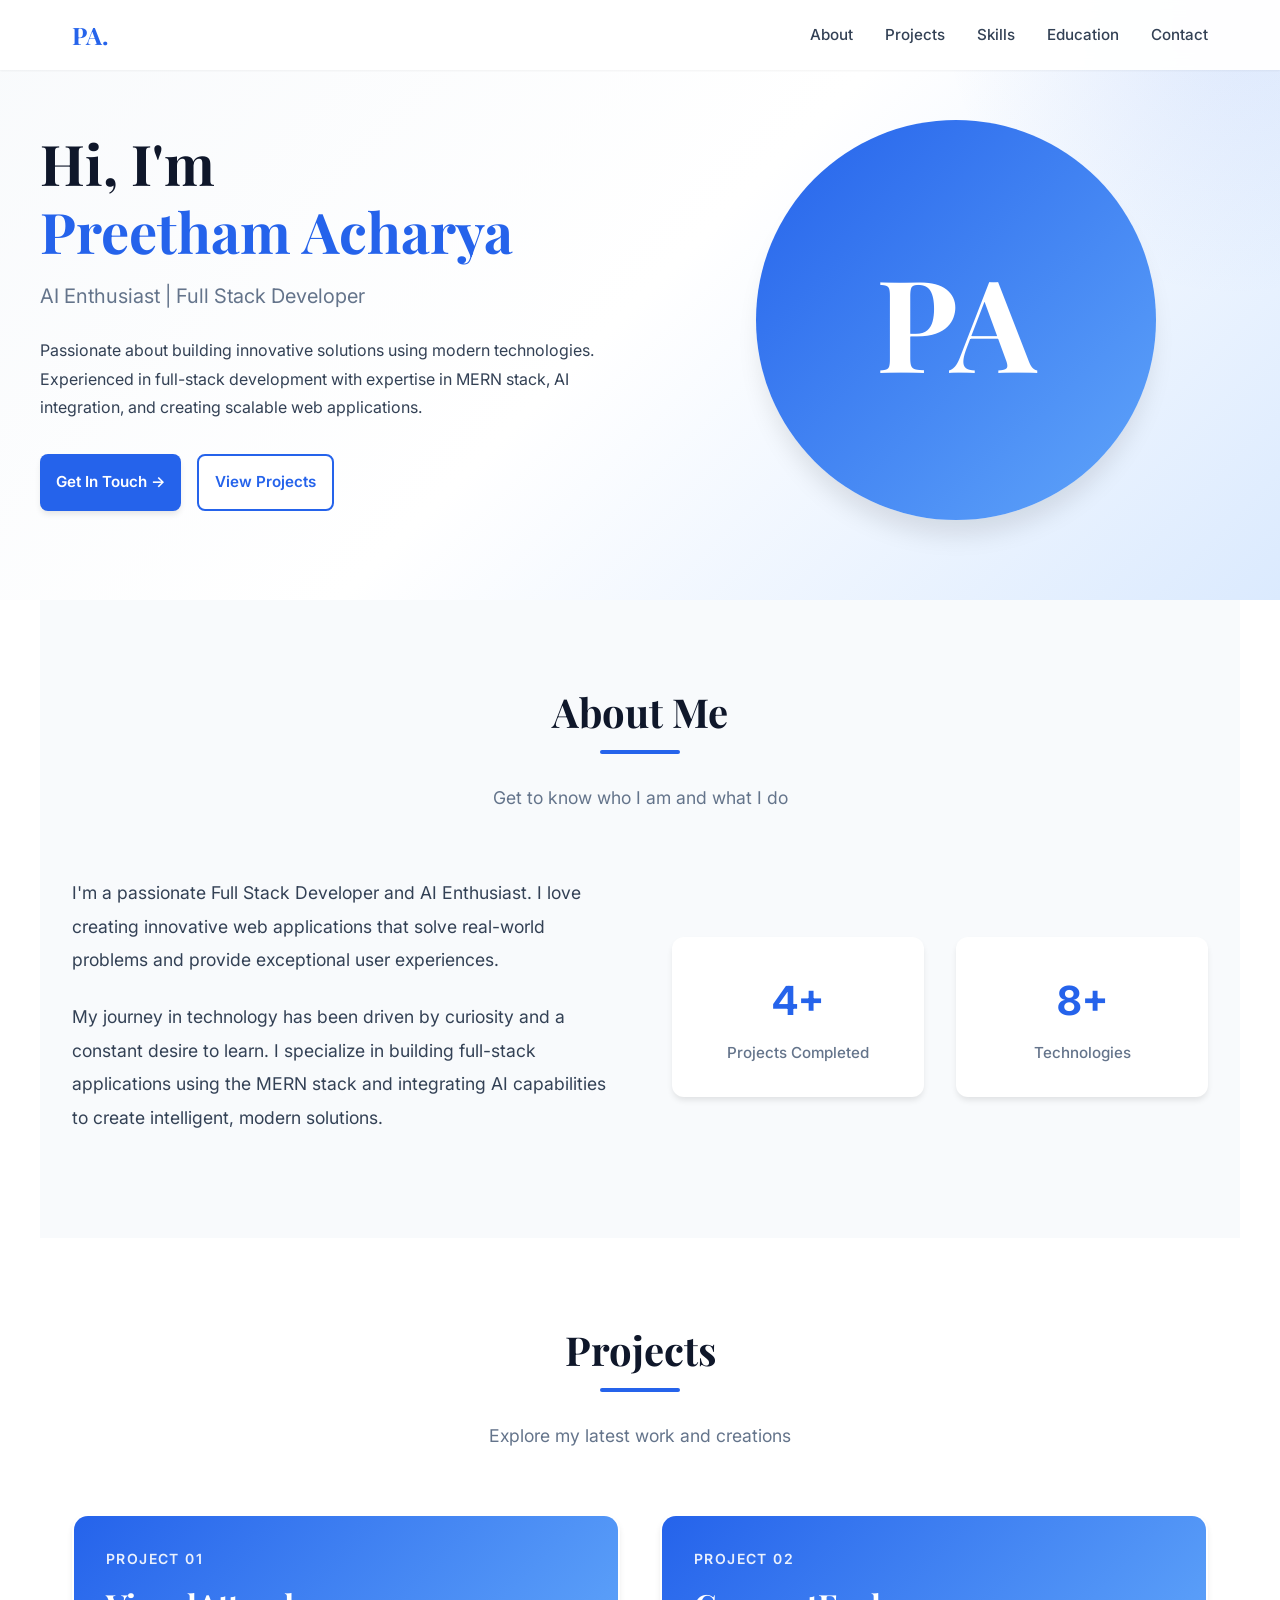
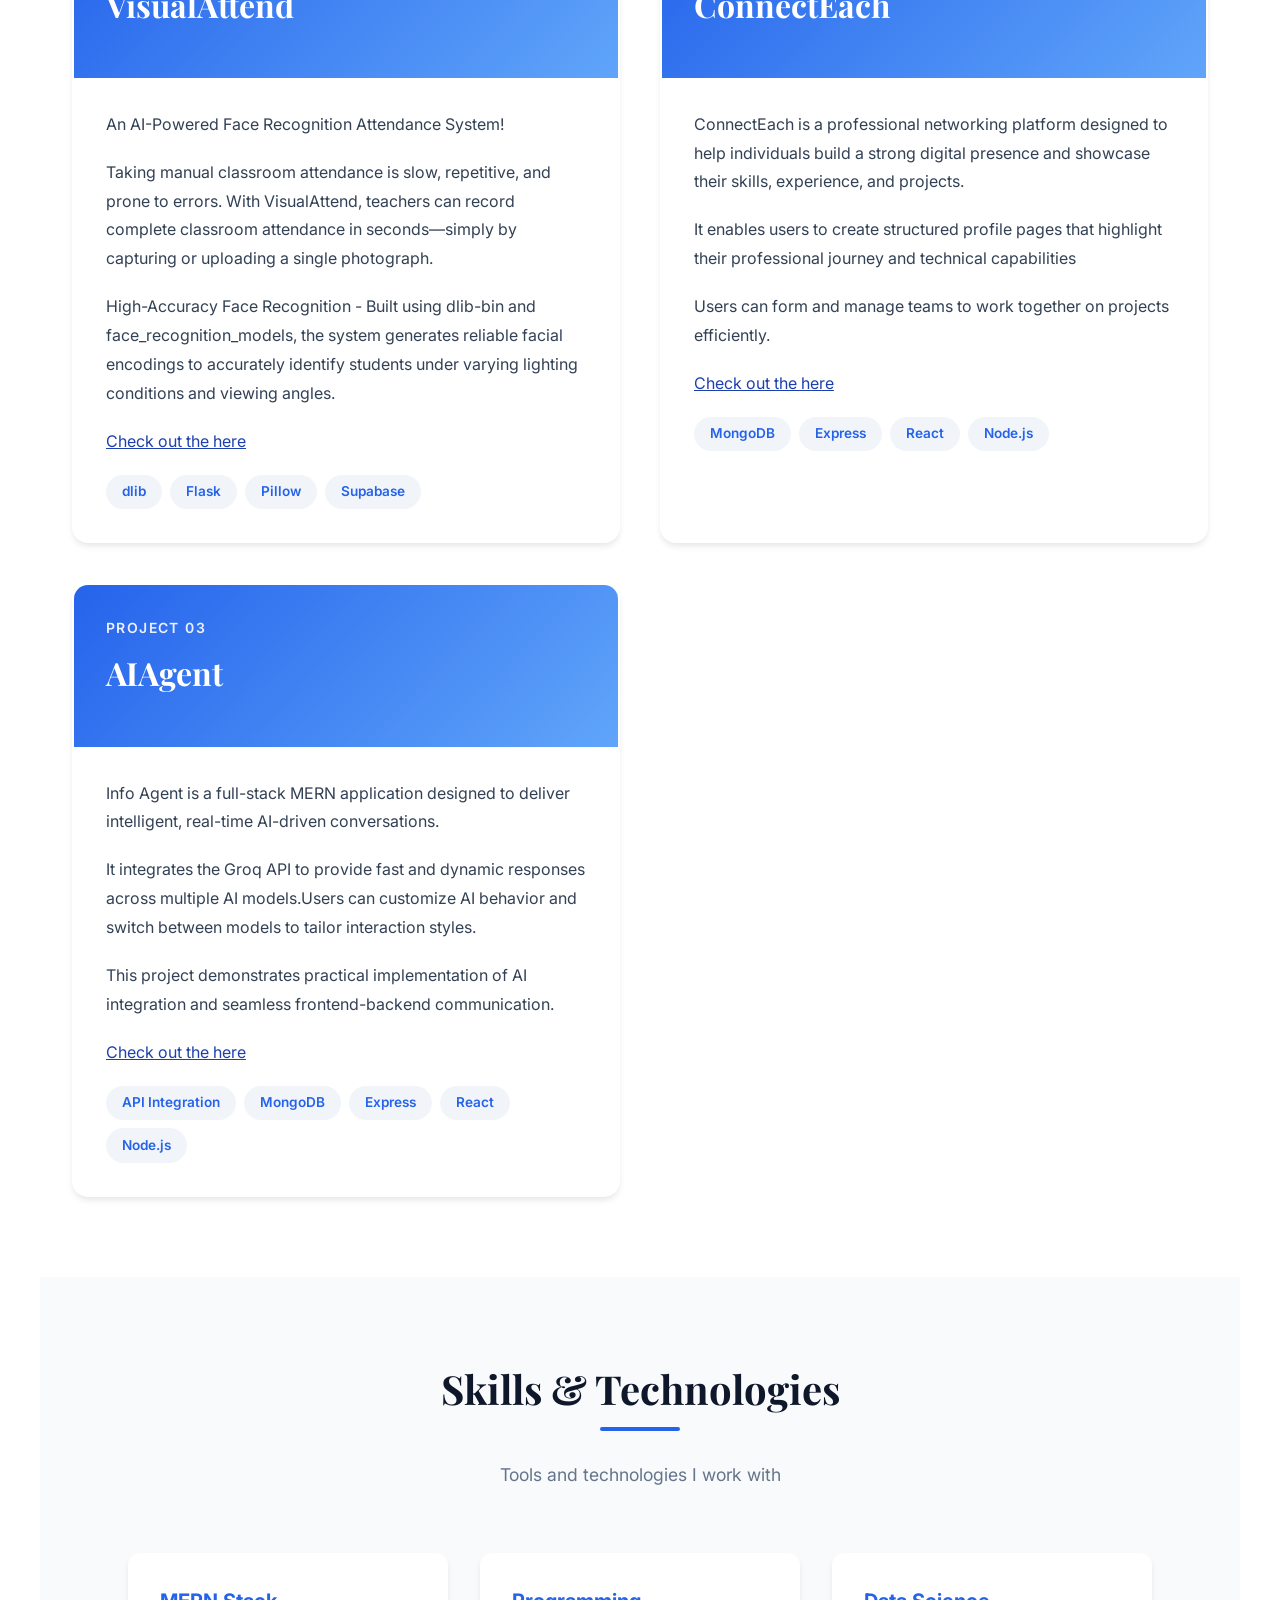
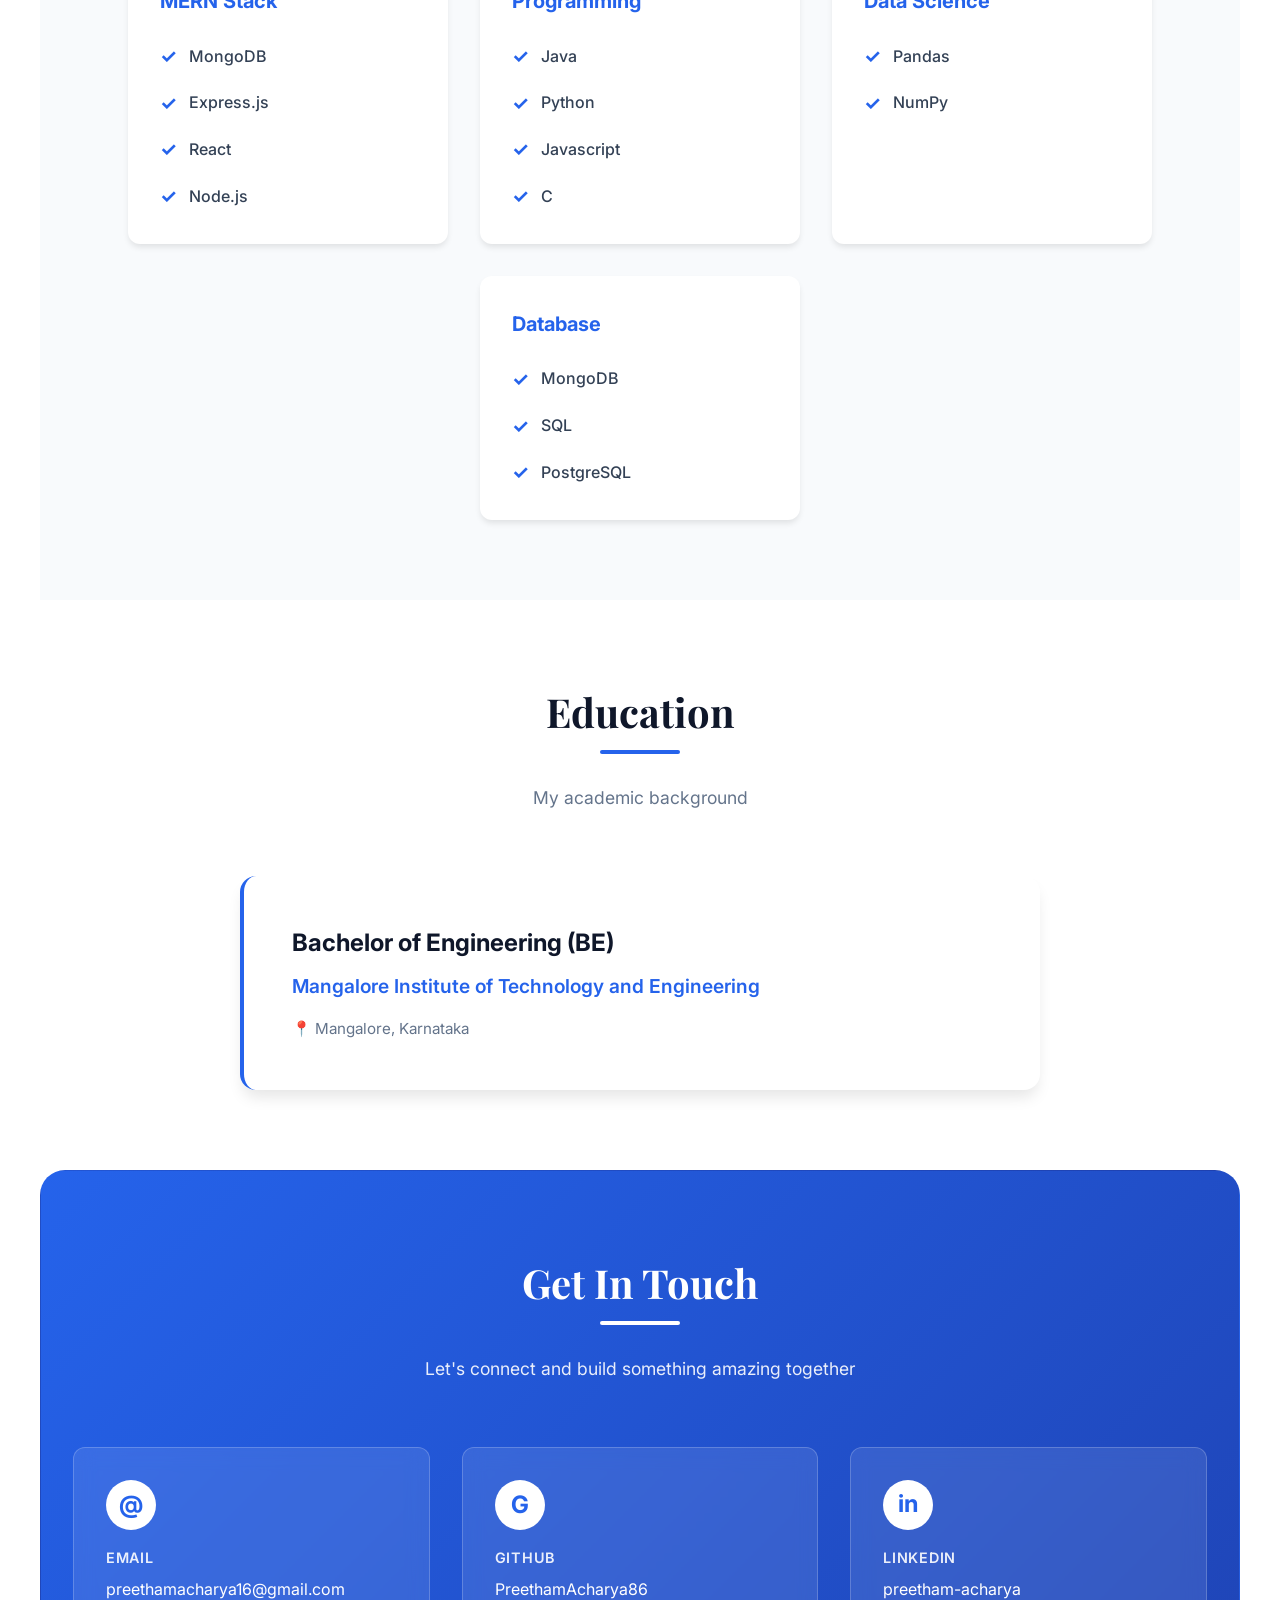
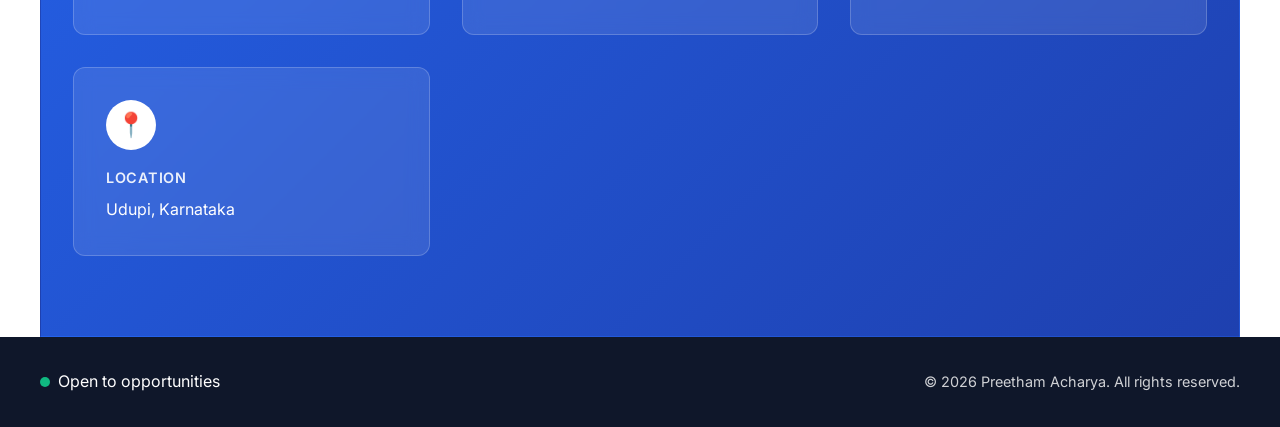
==== src/index.html @ 3389b412 "Add images" ====
<!DOCTYPE html>
<html lang="en">
<head>
  <meta charset="UTF-8">
  <meta name="viewport" content="width=device-width, initial-scale=1.0">
  <title>Preetham Acharya - Portfolio</title>
  <link rel="preconnect" href="https://fonts.googleapis.com">
  <link rel="stylesheet" href="style.css">
  <link href="https://fonts.googleapis.com/css2?family=Inter:wght@300;400;500;600;700&family=Playfair+Display:wght@400;600;700&display=swap" rel="stylesheet">

</head>
<body>

<!-- Navigation -->
<nav id="navbar">
  <div class="nav-container">
    <a href="#" class="logo">PA.</a>
    <button class="hamburger" id="hamburger" aria-label="Toggle menu" aria-expanded="false">
      <span></span>
      <span></span>
      <span></span>
    </button>
    <ul class="nav-links" id="nav-links">
      <li><a href="#about">About</a></li>
      <li><a href="#projects">Projects</a></li>
      <li><a href="#skills">Skills</a></li>
      <li><a href="#education">Education</a></li>
      <li><a href="#contact">Contact</a></li>
    </ul>
  </div>
</nav>

<!-- Hero Section -->
<section class="hero">
  <div class="hero-container">
    <div class="hero-content">
      <h1>
        Hi, I'm
        <span>Preetham Acharya</span>
      </h1>
      <p class="hero-subtitle">AI Enthusiast | Full Stack Developer</p>
      <p class="hero-description">
        Passionate about building innovative solutions using modern technologies. 
        Experienced in full-stack development with expertise in MERN stack, 
        AI integration, and creating scalable web applications.
      </p>
      <div class="hero-buttons">
        <a href="#contact" class="btn btn-primary">Get In Touch →</a>
        <a href="#projects" class="btn btn-secondary">View Projects</a>
      </div>
    </div>
    <div class="hero-image">
      <div class="hero-circle"></div>
    </div>
  </div>
</section>

<!-- About Section -->
<section id="about" class="section about">
  <div class="section-header">
    <h2 class="section-title">About Me</h2>
    <p class="section-subtitle">Get to know who I am and what I do</p>
  </div>
  <div class="about-content">
    <div class="about-text">
      <p>
        I'm a passionate Full Stack Developer and AI Enthusiast. 
        I love creating innovative web applications that solve real-world problems and 
        provide exceptional user experiences.
      </p>
      <p>
        My journey in technology has been driven by curiosity and a constant desire to learn. 
        I specialize in building full-stack applications using the MERN stack and integrating 
        AI capabilities to create intelligent, modern solutions.
      </p>
    </div>
    <div class="about-stats">
      <div class="stat-card fade-in">
        <div class="stat-number">4+</div>
        <div class="stat-label">Projects Completed</div>
      </div>
      <div class="stat-card fade-in">
        <div class="stat-number">8+</div>
        <div class="stat-label">Technologies</div>
      </div>
    </div>
  </div>
</section>

<!-- Projects Section -->
<section id="projects" class="section">
  <div class="section-header">
    <h2 class="section-title">Projects</h2>
    <p class="section-subtitle">Explore my latest work and creations</p>
  </div>
  <div class="projects-grid">
    <div class="project-card fade-in">
      <div class="project-header">
        <div class="project-number">PROJECT 01</div>
        <h3 class="project-title">VisualAttend</h3>
      </div>
      <div class="project-body">
        <p class="project-description"> 
          An AI-Powered Face Recognition Attendance System!
        </p>
        <p class="project-description">
          Taking manual classroom attendance is slow, repetitive, and prone to errors. With VisualAttend, teachers can record complete classroom attendance in seconds—simply by capturing or uploading a single photograph.
        </p>
        <p class="project-description">
          High-Accuracy Face Recognition - Built using dlib-bin and face_recognition_models, the system generates reliable facial encodings to accurately identify students under varying lighting conditions and viewing angles.
        </p>
        <p class="project-description">
          <a href="https://visualattendlanding.vercel.app" class="project-link">
            Check out the here
          </a>
        </p>
        
        <div class="project-tags">
          <span class="tag">dlib</span>
          <span class="tag">Flask</span>
          <span class="tag">Pillow</span>
          <span class="tag">Supabase</span>
        </div>
      </div>
    </div>
    <div class="project-card fade-in">
      <div class="project-header">
        <div class="project-number">PROJECT 02</div>
        <h3 class="project-title">ConnectEach</h3>
      </div>
      <div class="project-body">
        <p class="project-description"> 
          ConnectEach is a professional networking platform designed to help individuals build a strong digital presence and showcase their skills, experience, and projects.
        </p>
        <p class="project-description">
          It enables users to create structured profile pages that highlight their professional journey and technical capabilities
        </p>
        <p class="project-description">
          Users can form and manage teams to work together on projects efficiently.
        </p>
        <p class="project-description">
          <a href="https://connect-each.onrender.com" class="project-link">
            Check out the here
          </a>
        </p>
        
        <div class="project-tags">
          <span class="tag">MongoDB</span>
          <span class="tag">Express</span>
          <span class="tag">React</span>
          <span class="tag">Node.js</span>
        </div>
      </div>
    </div>
    
    <div class="project-card fade-in">
      <div class="project-header">
        <div class="project-number">PROJECT 03</div>
        <h3 class="project-title">AIAgent</h3>
      </div>
      <div class="project-body">
        <p class="project-description">
          Info Agent is a full-stack MERN application designed to deliver intelligent, real-time AI-driven conversations.
        </p>
        <p class="project-description">
          It integrates the Groq API to provide fast and dynamic responses across multiple AI models.Users can customize AI behavior and switch between models to tailor interaction styles.
        </p>
        <p class="project-description">
          This project demonstrates practical implementation of AI integration and seamless frontend-backend communication.
        </p>
        <p class="project-description">
          <a href="https://info-agent-50h6.onrender.com" class="project-link">
            Check out the here
          </a>
        </p>
        <div class="project-tags">
          <span class="tag">API Integration</span>
          <span class="tag">MongoDB</span>
          <span class="tag">Express</span>
          <span class="tag">React</span>
          <span class="tag">Node.js</span>
        </div>
      </div>
    </div>
  </div>
</section>

<!-- Skills Section -->
<section id="skills" class="section skills">
  <div class="section-header">
    <h2 class="section-title">Skills & Technologies</h2>
    <p class="section-subtitle">Tools and technologies I work with</p>
  </div>
  <div class="skills-container">
    <div class="skill-category fade-in">
      <h3 class="skill-category-title">
        MERN Stack
      </h3>
      <div class="skill-list">
        <div class="skill-item">
          <span class="skill-name">MongoDB</span>
        </div>
        <div class="skill-item">
          <span class="skill-name">Express.js</span>
        </div>
        <div class="skill-item">
          <span class="skill-name">React</span>
        </div>
        <div class="skill-item">
          <span class="skill-name">Node.js</span>
        </div>
      </div>
    </div>

    <div class="skill-category fade-in">
      <h3 class="skill-category-title">
        Programming
      </h3>
      <div class="skill-list">
        <div class="skill-item">
          <span class="skill-name">Java</span>
        </div>
        <div class="skill-item">
          <span class="skill-name">Python</span>
        </div>
        <div class="skill-item">
          <span class="skill-name">Javascript</span>
        </div>
        <div class="skill-item">
          <span class="skill-name">C</span>
        </div>
      </div>
    </div>

    <div class="skill-category fade-in">
      <h3 class="skill-category-title">
        Data Science
      </h3>
      <div class="skill-list">
        <div class="skill-item">
          <span class="skill-name">Pandas</span>
        </div>
        <div class="skill-item">
          <span class="skill-name">NumPy</span>
        </div>
      </div>
    </div>
    <div class="skill-category fade-in">
      <h3 class="skill-category-title">
        Database
      </h3>
      <div class="skill-list">
        <div class="skill-item">
          <span class="skill-name">MongoDB</span>
        </div>
        <div class="skill-item">
          <span class="skill-name">SQL</span>
        </div>
        <div class="skill-item">
          <span class="skill-name">PostgreSQL</span>
        </div>
      </div>
    </div>
  </div>
</section>

<!-- Education Section -->
<section id="education" class="section">
  <div class="section-header">
    <h2 class="section-title">Education</h2>
    <p class="section-subtitle">My academic background</p>
  </div>
  <div class="education-card fade-in">
    <h3 class="education-degree">Bachelor of Engineering (BE)</h3>
    <p class="education-institution">Mangalore Institute of Technology and Engineering</p>
    <div class="education-details">
      <span>📍 Mangalore, Karnataka</span>
    </div>
  </div>
</section>

<!-- Contact Section -->
<section id="contact" class="section contact">
  <div class="section-header">
    <h2 class="section-title">Get In Touch</h2>
    <p class="section-subtitle">Let's connect and build something amazing together</p>
  </div>
  <div class="contact-grid">
    <div class="contact-card fade-in">
      <div class="contact-icon">@</div>
      <div class="contact-label">EMAIL</div>
      <div class="contact-value">
        <a href="mailto:preethamacharya16@gmail.com">preethamacharya16@gmail.com</a>
      </div>
    </div>

    <div class="contact-card fade-in">
      <div class="contact-icon">G</div>
      <div class="contact-label">GITHUB</div>
      <div class="contact-value">
        <a href="https://github.com/PreethamAcharya86" target="_blank">PreethamAcharya86</a>
      </div>
    </div>

    <div class="contact-card fade-in">
      <div class="contact-icon">in</div>
      <div class="contact-label">LINKEDIN</div>
      <div class="contact-value">
        <a href="https://www.linkedin.com/in/preetham-acharya" target="_blank">preetham-acharya</a>
      </div>
    </div>

    <div class="contact-card fade-in">
      <div class="contact-icon">📍</div>
      <div class="contact-label">LOCATION</div>
      <div class="contact-value">Udupi, Karnataka</div>
    </div>
  </div>
</section>

<!-- Footer -->
<footer>
  <div class="footer-content">
    <div class="footer-status">
      <span class="status-dot"></span>
      <span>Open to opportunities</span>
    </div>
    <div class="footer-text">
      © 2026 Preetham Acharya. All rights reserved.
    </div>
  </div>
</footer>

<script>
// Navbar scroll effect
const navbar = document.getElementById('navbar');
window.addEventListener('scroll', () => {
  if (window.scrollY > 50) {
    navbar.classList.add('scrolled');
  } else {
    navbar.classList.remove('scrolled');
  }
});

// Hamburger toggle
const hamburger = document.getElementById('hamburger');
const navLinks = document.getElementById('nav-links');

hamburger.addEventListener('click', () => {
  const isOpen = navLinks.classList.toggle('open');
  hamburger.classList.toggle('open', isOpen);
  hamburger.setAttribute('aria-expanded', isOpen);
});

// Close menu when a nav link is clicked
navLinks.querySelectorAll('a').forEach(link => {
  link.addEventListener('click', () => {
    navLinks.classList.remove('open');
    hamburger.classList.remove('open');
    hamburger.setAttribute('aria-expanded', false);
  });
});

const observerOptions = {
  threshold: 0.1,
  rootMargin: '0px 0px -50px 0px'
};

const observer = new IntersectionObserver((entries) => {
  entries.forEach(entry => {
    if (entry.isIntersecting) {
      entry.target.classList.add('visible');
    }
  });
}, observerOptions);

document.querySelectorAll('.fade-in').forEach(el => {
  observer.observe(el);
});

document.querySelectorAll('a[href^="#"]').forEach(anchor => {
  anchor.addEventListener('click', function (e) {
    e.preventDefault();
    const target = document.querySelector(this.getAttribute('href'));
    if (target) {
      const offsetTop = target.offsetTop - 80;
      window.scrollTo({
        top: offsetTop,
        behavior: 'smooth'
      });
    }
  });
});
</script>
</body>
</html>
---- src/style.css ----
:root { 
  --primary-blue: #2563eb;
  --light-blue: #60a5fa;
  --dark-blue: #1e40af;
  --accent-blue: #3b82f6;
  --white: #ffffff;
  --off-white: #f8fafc;
  --light-gray: #f1f5f9;
  --gray: #64748b;
  --dark-gray: #334155;
  --text-dark: #0f172a;
  
  --shadow-sm: 0 1px 2px 0 rgba(0, 0, 0, 0.05);
  --shadow-md: 0 4px 6px -1px rgba(0, 0, 0, 0.1);
  --shadow-lg: 0 10px 15px -3px rgba(0, 0, 0, 0.1);
  --shadow-xl: 0 20px 25px -5px rgba(0, 0, 0, 0.1);
}

* {
  margin: 0;
  padding: 0;
  box-sizing: border-box;
}

html {
  scroll-behavior: smooth;
}

body {
  font-family: 'Inter', sans-serif;
  background: var(--white);
  color: var(--text-dark);
  line-height: 1.6;
  overflow-x: hidden;
}

/* Navigation */
nav {
  position: fixed;
  top: 0;
  left: 0;
  right: 0;
  background: rgba(255, 255, 255, 0.95);
  backdrop-filter: blur(10px);
  box-shadow: var(--shadow-sm);
  z-index: 1000;
  transition: all 0.3s ease;
}

nav.scrolled {
  box-shadow: var(--shadow-md);
}

.nav-container {
  max-width: 1200px;
  margin: 0 auto;
  padding: 1rem 2rem;
  display: flex;
  justify-content: space-between;
  align-items: center;
}

.logo {
  font-family: 'Playfair Display', serif;
  font-size: 1.5rem;
  font-weight: 700;
  color: var(--primary-blue);
  text-decoration: none;
}

.nav-links {
  display: flex;
  gap: 2rem;
  list-style: none;
}

.nav-links a {
  color: var(--dark-gray);
  text-decoration: none;
  font-weight: 500;
  font-size: 0.95rem;
  transition: color 0.3s ease;
  position: relative;
}

.nav-links a::after {
  content: '';
  position: absolute;
  bottom: -5px;
  left: 0;
  width: 0;
  height: 2px;
  background: var(--primary-blue);
  transition: width 0.3s ease;
}

.nav-links a:hover {
  color: var(--primary-blue);
}

.nav-links a:hover::after {
  width: 100%;
}

/* Hero Section */
.hero {
  padding: 120px 2rem 80px;
  background: linear-gradient(135deg, var(--off-white) 0%, var(--white) 50%, #dbeafe 100%);
  position: relative;
  overflow: hidden;
}

.hero::before {
  content: '';
  position: absolute;
  top: -50%;
  right: -20%;
  width: 600px;
  height: 600px;
  background: radial-gradient(circle, rgba(37, 99, 235, 0.1) 0%, transparent 70%);
  border-radius: 50%;
  animation: float 6s ease-in-out infinite;
}

@keyframes float {
  0%, 100% { transform: translateY(0px); }
  50% { transform: translateY(-30px); }
}

.hero-container {
  max-width: 1200px;
  margin: 0 auto;
  display: grid;
  grid-template-columns: 1fr 1fr;
  gap: 4rem;
  align-items: center;
  position: relative;
  z-index: 1;
}

.hero-content h1 {
  font-family: 'Playfair Display', serif;
  font-size: 3.5rem;
  font-weight: 700;
  color: var(--text-dark);
  margin-bottom: 1rem;
  line-height: 1.2;
}

.hero-content h1 span {
  color: var(--primary-blue);
  display: block;
}

.hero-subtitle {
  font-size: 1.25rem;
  color: var(--gray);
  margin-bottom: 1.5rem;
}

.hero-description {
  font-size: 1rem;
  color: var(--dark-gray);
  margin-bottom: 2rem;
  line-height: 1.8;
}

.hero-buttons {
  display: flex;
  gap: 1rem;
}

.btn {
  padding: 0.875rem 1rem;
  border-radius: 8px;
  text-decoration: none;
  font-weight: 600;
  font-size: 0.95rem;
  transition: all 0.3s ease;
  display: inline-flex;
  align-items: center;
  gap: 0.5rem;
}

.btn-primary {
  background: var(--primary-blue);
  color: var(--white);
  box-shadow: var(--shadow-md);
}

.btn-primary:hover {
  background: var(--dark-blue);
  box-shadow: var(--shadow-lg);
  transform: translateY(-2px);
}

.btn-secondary {
  background: var(--white);
  color: var(--primary-blue);
  border: 2px solid var(--primary-blue);
}

.btn-secondary:hover {
  background: var(--primary-blue);
  color: var(--white);
}

.hero-image {
  position: relative;
  display: flex;
  justify-content: center;
  align-items: center;
}

.hero-circle {
  width: 400px;
  height: 400px;
  background: linear-gradient(135deg, var(--primary-blue) 0%, var(--light-blue) 100%);
  border-radius: 50%;
  display: flex;
  justify-content: center;
  align-items: center;
  box-shadow: var(--shadow-xl);
  position: relative;
  animation: pulse 3s ease-in-out infinite;
}

@keyframes pulse {
  0%, 100% { box-shadow: 0 0 0 0 rgba(37, 99, 235, 0.4); }
  50% { box-shadow: 0 0 0 30px rgba(37, 99, 235, 0); }
}

.hero-circle::before {
  content: 'PA';
  font-family: 'Playfair Display', serif;
  font-size: 8rem;
  font-weight: 700;
  color: var(--white);
}

/* Section Styles */
.section {
  padding: 80px 2rem;
  max-width: 1200px;
  margin: 0 auto;
}

.section-header {
  text-align: center;
  margin-bottom: 4rem;
}

.section-title {
  font-family: 'Playfair Display', serif;
  font-size: 2.5rem;
  font-weight: 700;
  color: var(--text-dark);
  margin-bottom: 1rem;
  position: relative;
  display: inline-block;
}

.section-title::after {
  content: '';
  position: absolute;
  bottom: -10px;
  left: 50%;
  transform: translateX(-50%);
  width: 80px;
  height: 4px;
  background: var(--primary-blue);
  border-radius: 2px;
}

.section-subtitle {
  font-size: 1.1rem;
  color: var(--gray);
  margin-top: 1.5rem;
}

/* About Section */
.about {
  background: var(--off-white);
}

.about-content {
  display: grid;
  grid-template-columns: 1fr 1fr;
  gap: 4rem;
  align-items: center;
}

.about-text {
  font-size: 1.1rem;
  color: var(--dark-gray);
  line-height: 1.9;
}

.about-text p {
  margin-bottom: 1.5rem;
}

.about-stats {
  display: grid;
  grid-template-columns: 1fr 1fr;
  gap: 2rem;
}

.stat-card {
  background: var(--white);
  padding: 2rem;
  border-radius: 12px;
  box-shadow: var(--shadow-md);
  text-align: center;
  transition: transform 0.3s ease;
}

.stat-card:hover {
  transform: translateY(-5px);
  box-shadow: var(--shadow-lg);
}

.stat-number {
  font-size: 2.5rem;
  font-weight: 700;
  color: var(--primary-blue);
  margin-bottom: 0.5rem;
}

.stat-label {
  font-size: 0.95rem;
  color: var(--gray);
  font-weight: 500;
}

/* Projects Section */
.projects-grid {
  display: grid;
  grid-template-columns: repeat(auto-fit, minmax(500px, 1fr));
  gap: 2.5rem;
}

.project-card {
  background: var(--white);
  border-radius: 16px;
  overflow: hidden;
  box-shadow: var(--shadow-md);
  transition: all 0.3s ease;
  border: 2px solid transparent;
}

.project-card:hover {
  transform: translateY(-8px);
  box-shadow: var(--shadow-xl);
  border-color: var(--primary-blue);
}

.project-header {
  background: linear-gradient(135deg, var(--primary-blue) 0%, var(--light-blue) 100%);
  padding: 2rem;
  color: var(--white);
}

.project-number {
  font-size: 0.875rem;
  font-weight: 600;
  letter-spacing: 0.1em;
  margin-bottom: 0.5rem;
  opacity: 0.9;
}

.project-title {
  font-family: 'Playfair Display', serif;
  font-size: 2rem;
  font-weight: 700;
  margin-bottom: 1rem;
}

.project-body {
  padding: 2rem;
}

.project-description {
  color: var(--dark-gray);
  margin-bottom: 1.2rem;
  line-height: 1.8;
}

.project-tags {
  display: flex;
  flex-wrap: wrap;
  gap: 0.5rem;
}

.tag {
  background: var(--light-gray);
  color: var(--primary-blue);
  padding: 0.4rem 1rem;
  border-radius: 20px;
  font-size: 0.85rem;
  font-weight: 600;
}

/* Skills Section */
.skills {
  background: var(--off-white);
}

.skills-container {
  display: flex;
  flex-wrap: wrap;
  justify-content: center;
  gap: 2rem;
}

.skill-category {
  background: var(--white);
  padding: 2rem;
  flex: 1 1 280px;
  max-width: 320px;
  border-radius: 12px;
  box-shadow: var(--shadow-md);
  transition: transform 0.3s ease;
}

.skill-category:hover {
  transform: translateY(-5px);
  box-shadow: var(--shadow-lg);
}

.skill-category-title {
  font-size: 1.25rem;
  font-weight: 700;
  color: var(--primary-blue);
  margin-bottom: 1.5rem;
  display: flex;
  align-items: center;
  gap: 0.75rem;
}

.skill-icon {
  width: 32px;
  height: 32px;
  background: var(--primary-blue);
  border-radius: 8px;
  display: flex;
  align-items: center;
  justify-content: center;
  color: var(--white);
  font-weight: 700;
}

.skill-list {
  display: flex;
  flex-direction: column;
  gap: 1rem;
}

.skill-item {
  display: flex;
  align-items: center;
  gap: 0.75rem;
}

.skill-item::before {
  content: '✓';
  color: var(--primary-blue);
  font-weight: 700;
  font-size: 1.2rem;
}
.project-link {
  color: #1e40af;
}

.skill-name {
  color: var(--dark-gray);
  font-weight: 500;
}

/* Education Section */
.education-card {
  background: var(--white);
  padding: 3rem;
  border-radius: 16px;
  box-shadow: var(--shadow-lg);
  border-left: 4px solid var(--primary-blue);
  max-width: 800px;
  margin: 0 auto;
}

.education-degree {
  font-size: 1.5rem;
  font-weight: 700;
  color: var(--text-dark);
  margin-bottom: 0.5rem;
}

.education-institution {
  font-size: 1.2rem;
  color: var(--primary-blue);
  font-weight: 600;
  margin-bottom: 1rem;
}

.education-details {
  display: flex;
  gap: 2rem;
  color: var(--gray);
  font-size: 0.95rem;
}

/* Contact Section */
.contact {
  background: linear-gradient(135deg, var(--primary-blue) 0%, var(--dark-blue) 100%);
  border: 1px solid transparent;
  border-top-left-radius: 25px;
  border-top-right-radius: 25px;
  color: var(--white);
}

.contact .section-title {
  color: var(--white);
}

.contact .section-title::after {
  background: var(--white);
}

.contact .section-subtitle {
  color: rgba(255, 255, 255, 0.9);
}

.contact-grid {
  display: grid;
  grid-template-columns: repeat(auto-fit, minmax(280px, 1fr));
  gap: 2rem;
  margin-top: 3rem;
}

.contact-card {
  background: rgba(255, 255, 255, 0.1);
  backdrop-filter: blur(10px);
  padding: 2rem;
  border-radius: 12px;
  border: 1px solid rgba(255, 255, 255, 0.2);
  transition: all 0.3s ease;
}

.contact-card:hover {
  background: rgba(255, 255, 255, 0.15);
  transform: translateY(-5px);
}

.contact-icon {
  width: 50px;
  height: 50px;
  background: var(--white);
  color: var(--primary-blue);
  border-radius: 50%;
  display: flex;
  align-items: center;
  justify-content: center;
  margin-bottom: 1rem;
  font-size: 1.5rem;
  font-weight: 700;
}

.contact-label {
  font-size: 0.9rem;
  font-weight: 600;
  letter-spacing: 0.05em;
  margin-bottom: 0.5rem;
  opacity: 0.9;
}

.contact-value {
  font-size: 1rem;
  word-break: break-all;
}

.contact-value a {
  color: var(--white);
  text-decoration: none;
  transition: opacity 0.3s ease;
}

.contact-value a:hover {
  opacity: 0.8;
}

/* Footer */
footer {
  background: var(--text-dark);
  color: var(--white);
  padding: 2rem;
  text-align: center;
}

.footer-content {
  max-width: 1200px;
  margin: 0 auto;
  display: flex;
  justify-content: space-between;
  align-items: center;
  flex-wrap: wrap;
  gap: 1rem;
}

.footer-status {
  display: flex;
  align-items: center;
  gap: 0.5rem;
}

.status-dot {
  width: 10px;
  height: 10px;
  background: #10b981;
  border-radius: 50%;
  animation: blink 2s ease-in-out infinite;
}

@keyframes blink {
  0%, 100% { opacity: 1; }
  50% { opacity: 0.5; }
}

.footer-text {
  font-size: 0.9rem;
  opacity: 0.8;
}

/* Responsive Design */
@media (max-width: 968px) {
  .hero-container {
    grid-template-columns: 1fr;
    text-align: center;
  }
  
  .hero-content h1 {
    font-size: 2.5rem;
  }
  
  .hero-buttons {
    justify-content: center;
  }
  
  .hero-circle {
    width: 300px;
    height: 300px;
  }
  
  .hero-circle::before {
    font-size: 6rem;
  }
  
  .about-content {
    grid-template-columns: 1fr;
  }
  
  .projects-grid {
    grid-template-columns: 1fr;
  }
  
  .nav-links {
    gap: 1rem;
  }
}

@media (max-width: 640px) {
  .nav-container {
    padding: 1rem;
  }
  
  .nav-links {
    font-size: 0.85rem;
  }
  
  .hero {
    padding: 100px 1rem 60px;
  }
  
  .hero-content h1 {
    font-size: 2rem;
  }
  
  .section {
    padding: 60px 1rem;
  }
  
  .section-title {
    font-size: 2rem;
  }
  
  .footer-content {
    flex-direction: column;
    text-align: center;
  }
}

/* Scroll animations */
.fade-in {
  opacity: 0;
  transform: translateY(30px);
  transition: opacity 0.6s ease, transform 0.6s ease;
}

.fade-in.visible {
  opacity: 1;
  transform: translateY(0);
}

.hamburger {
  display: none;
  flex-direction: column;
  gap: 5px;
  cursor: pointer;
  background: none;
  border: none;
  padding: 4px;
}

.hamburger span {
  display: block;
  width: 24px;
  height: 2px;
  background: currentColor;
  border-radius: 2px;
  transition: transform 0.3s ease, opacity 0.3s ease;
}

.hamburger.open span:nth-child(1) {
  transform: translateY(7px) rotate(45deg);
}

.hamburger.open span:nth-child(2) {
  opacity: 0;
}

.hamburger.open span:nth-child(3) {
  transform: translateY(-7px) rotate(-45deg);
}

@media (max-width: 768px) {
  .hamburger {
    display: flex;
  }

  .nav-links {
    display: none;
    flex-direction: column;
    position: absolute;
    top: 100%;
    left: 0;
    right: 0;
    padding: 12px 0;
    border-top: 1px solid rgba(128,128,128,0.15);
    background: rgb(246, 247, 249);
    box-shadow: 0 8px 24px rgba(0,0,0,0.12);
    z-index: 999;
  }

  .nav-links.open {
    display: flex;
  }

  .nav-links li {
    list-style: none;
  }

  .nav-links li a {
    display: block;
    padding: 10px 24px;
    font-size: 0.95rem;
  }
}
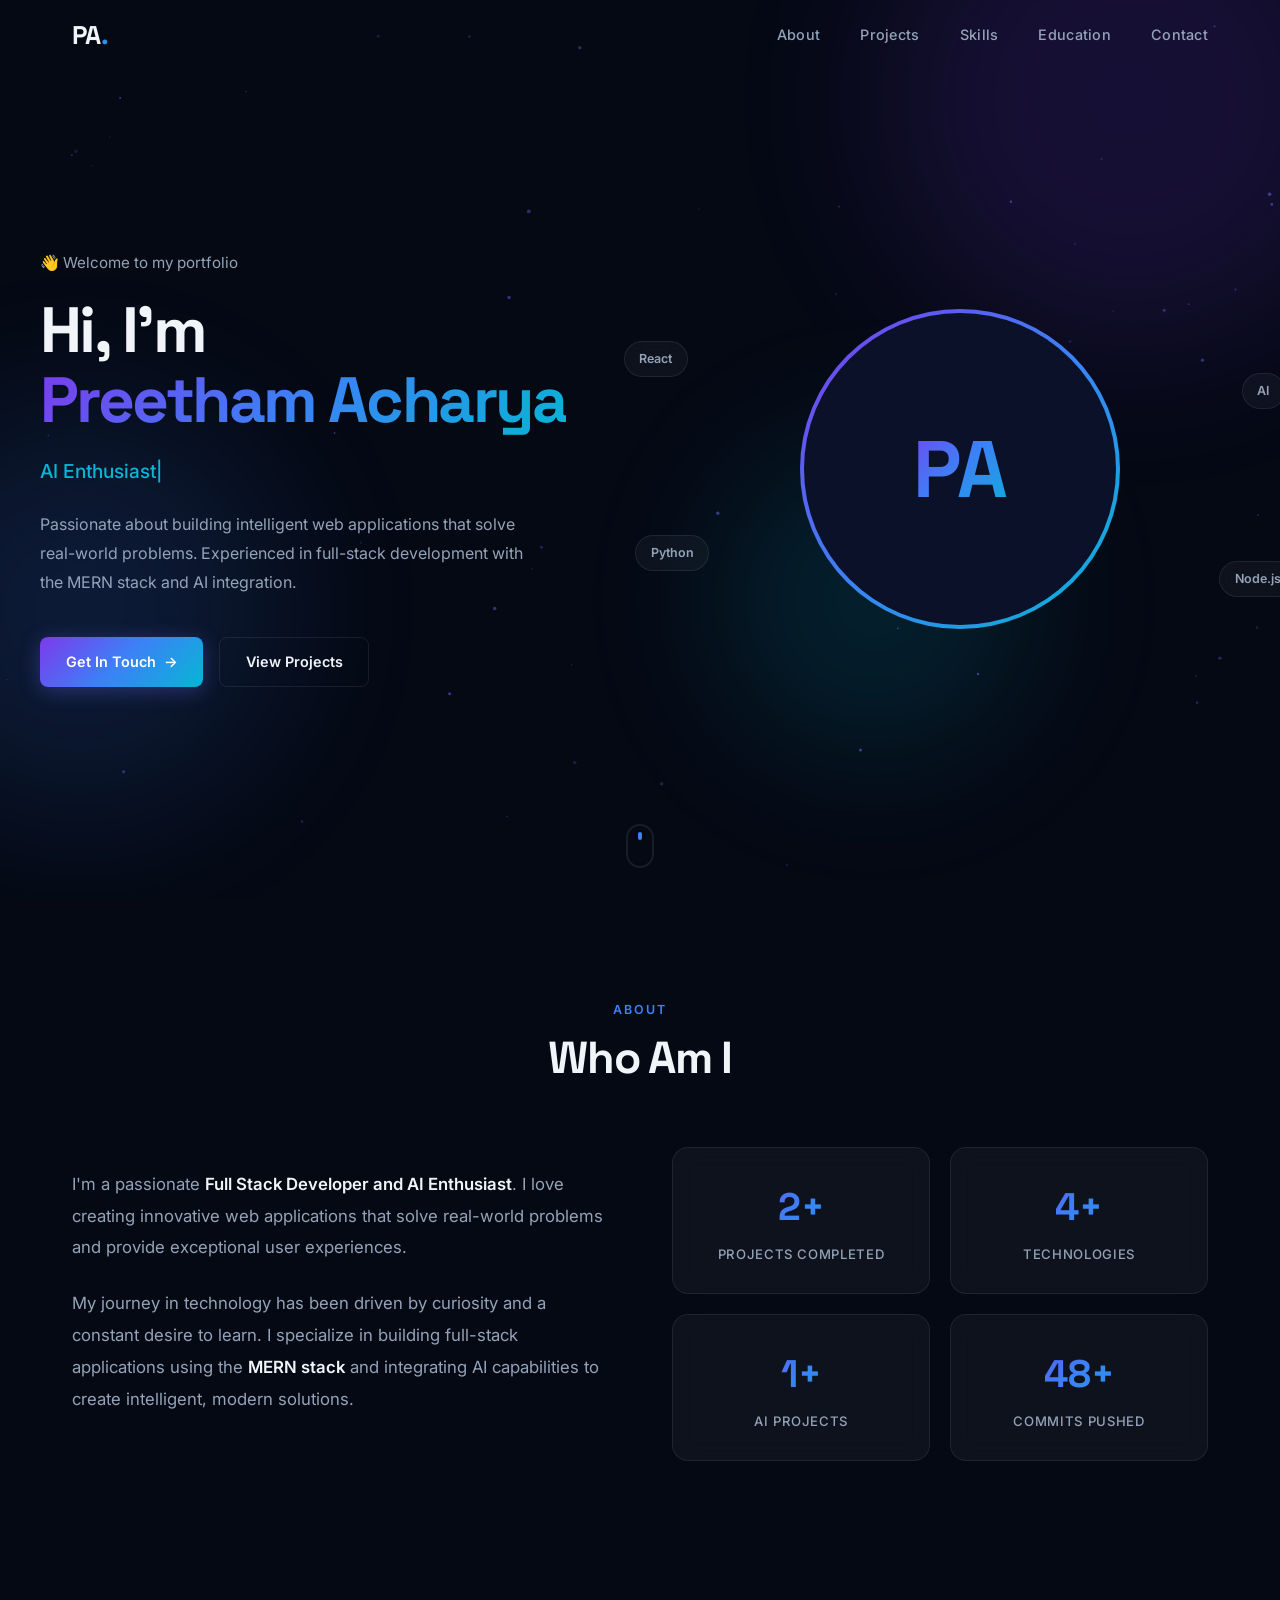
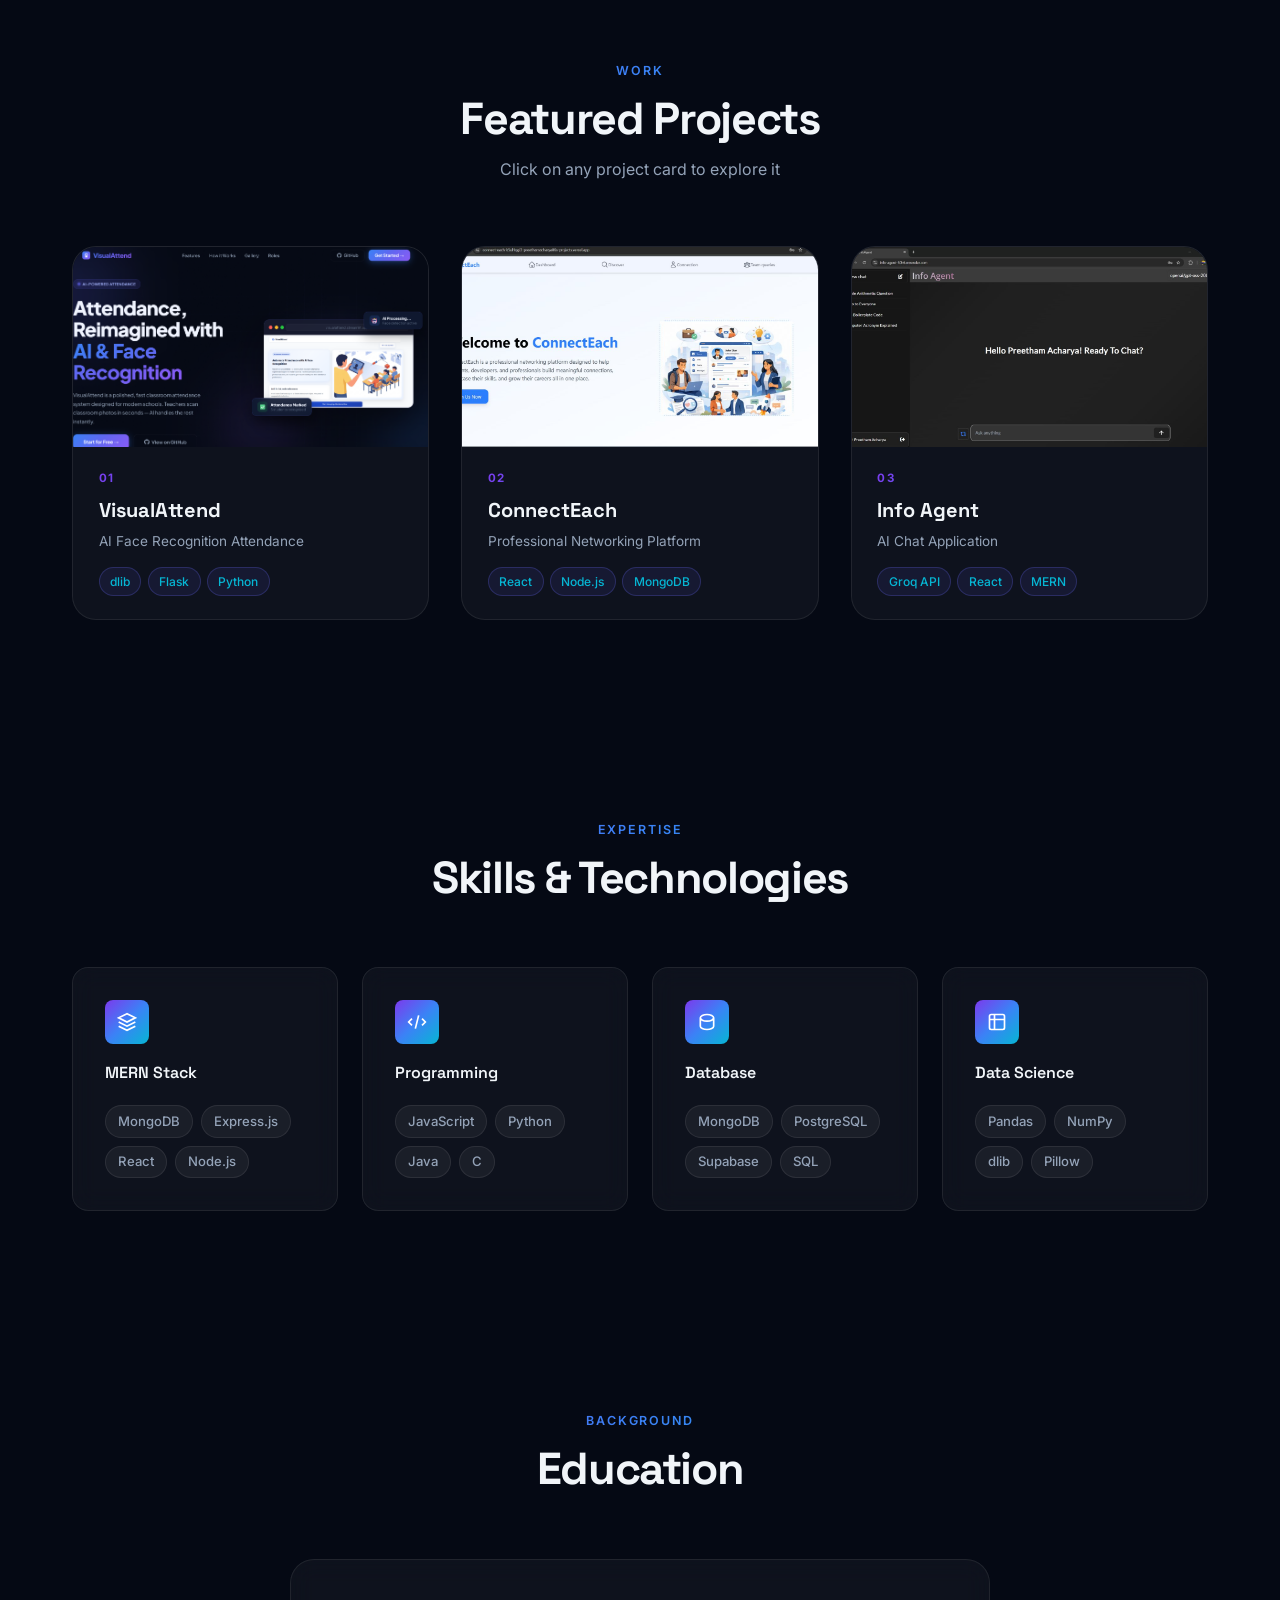
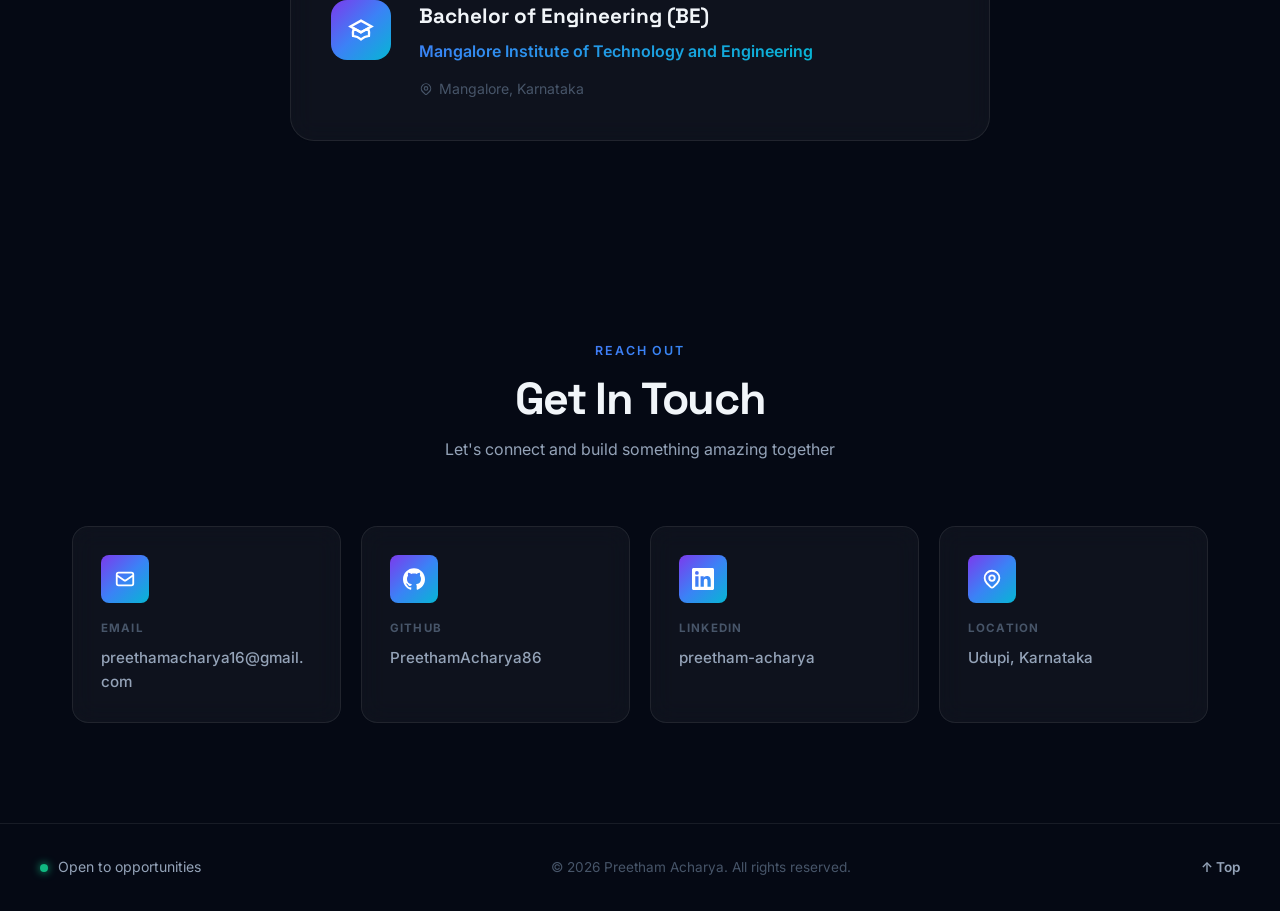
==== commit d2515c19: "ui modernize" ====
--- a/src/index.html
+++ b/src/index.html
@@ -1,24 +1,33 @@
-<!DOCTYPE html>
+﻿<!DOCTYPE html>
 <html lang="en">
 <head>
   <meta charset="UTF-8">
   <meta name="viewport" content="width=device-width, initial-scale=1.0">
-  <title>Preetham Acharya - Portfolio</title>
+  <title>Preetham Acharya &mdash; Portfolio</title>
+  <meta name="description" content="Preetham Acharya &mdash; AI Enthusiast &amp; Full Stack Developer. Explore projects, skills, and contact info.">
   <link rel="preconnect" href="https://fonts.googleapis.com">
+  <link rel="preconnect" href="https://fonts.gstatic.com" crossorigin>
+  <link href="https://fonts.googleapis.com/css2?family=Space+Grotesk:wght@300;400;500;600;700&family=Inter:wght@300;400;500;600&display=swap" rel="stylesheet">
   <link rel="stylesheet" href="style.css">
-  <link href="https://fonts.googleapis.com/css2?family=Inter:wght@300;400;500;600;700&family=Playfair+Display:wght@400;600;700&display=swap" rel="stylesheet">
-
 </head>
 <body>
 
-<!-- Navigation -->
+<!-- Particle canvas -->
+<canvas id="particles" aria-hidden="true"></canvas>
+
+<!-- Background mesh orbs -->
+<div class="bg-orbs" aria-hidden="true">
+  <div class="orb orb-1"></div>
+  <div class="orb orb-2"></div>
+  <div class="orb orb-3"></div>
+</div>
+
+<!-- ===================== NAVIGATION ===================== -->
 <nav id="navbar">
   <div class="nav-container">
-    <a href="#" class="logo">PA.</a>
+    <a href="#" class="logo">PA<span>.</span></a>
     <button class="hamburger" id="hamburger" aria-label="Toggle menu" aria-expanded="false">
-      <span></span>
-      <span></span>
-      <span></span>
+      <span></span><span></span><span></span>
     </button>
     <ul class="nav-links" id="nav-links">
       <li><a href="#about">About</a></li>
@@ -30,367 +39,345 @@
   </div>
 </nav>
 
-<!-- Hero Section -->
-<section class="hero">
+<!-- ===================== HERO ===================== -->
+<section class="hero" id="hero">
   <div class="hero-container">
     <div class="hero-content">
-      <h1>
-        Hi, I'm
-        <span>Preetham Acharya</span>
+      <p class="hero-eyebrow fade-in">&#128075; Welcome to my portfolio</p>
+      <h1 class="fade-in">
+        Hi, I&apos;m<br>
+        <span class="gradient-text">Preetham Acharya</span>
       </h1>
-      <p class="hero-subtitle">AI Enthusiast | Full Stack Developer</p>
-      <p class="hero-description">
-        Passionate about building innovative solutions using modern technologies. 
-        Experienced in full-stack development with expertise in MERN stack, 
-        AI integration, and creating scalable web applications.
+      <p class="hero-subtitle fade-in"><span class="typewriter" id="typewriter"></span></p>
+      <p class="hero-description fade-in">
+        Passionate about building intelligent web applications that solve real-world problems.
+        Experienced in full-stack development with the MERN stack and AI integration.
       </p>
-      <div class="hero-buttons">
-        <a href="#contact" class="btn btn-primary">Get In Touch →</a>
-        <a href="#projects" class="btn btn-secondary">View Projects</a>
-      </div>
-    </div>
-    <div class="hero-image">
-      <div class="hero-circle"></div>
-    </div>
-  </div>
-</section>
-
-<!-- About Section -->
-<section id="about" class="section about">
-  <div class="section-header">
-    <h2 class="section-title">About Me</h2>
-    <p class="section-subtitle">Get to know who I am and what I do</p>
-  </div>
-  <div class="about-content">
-    <div class="about-text">
-      <p>
-        I'm a passionate Full Stack Developer and AI Enthusiast. 
-        I love creating innovative web applications that solve real-world problems and 
-        provide exceptional user experiences.
-      </p>
-      <p>
-        My journey in technology has been driven by curiosity and a constant desire to learn. 
-        I specialize in building full-stack applications using the MERN stack and integrating 
-        AI capabilities to create intelligent, modern solutions.
-      </p>
-    </div>
-    <div class="about-stats">
-      <div class="stat-card fade-in">
-        <div class="stat-number">4+</div>
-        <div class="stat-label">Projects Completed</div>
-      </div>
-      <div class="stat-card fade-in">
-        <div class="stat-number">8+</div>
-        <div class="stat-label">Technologies</div>
-      </div>
-    </div>
-  </div>
-</section>
-
-<!-- Projects Section -->
+      <div class="hero-buttons fade-in">
+        <a href="#contact" class="btn btn-primary" id="hero-contact-btn">Get In Touch <span class="btn-arrow">&rarr;</span></a>
+        <a href="#projects" class="btn btn-ghost" id="hero-projects-btn">View Projects</a>
+      </div>
+    </div>
+    <div class="hero-visual fade-in">
+      <div class="avatar-ring">
+        <div class="avatar-inner"><span>PA</span></div>
+      </div>
+      <div class="floating-badge badge-1">React</div>
+      <div class="floating-badge badge-2">AI</div>
+      <div class="floating-badge badge-3">Python</div>
+      <div class="floating-badge badge-4">Node.js</div>
+    </div>
+  </div>
+  <a href="#about" class="scroll-indicator" aria-label="Scroll to About">
+    <div class="scroll-dot"></div>
+  </a>
+</section>
+
+<!-- ===================== ABOUT ===================== -->
+<section id="about" class="section">
+  <div class="section-inner">
+    <div class="section-header fade-in">
+      <p class="section-eyebrow">About</p>
+      <h2 class="section-title">Who Am I</h2>
+    </div>
+    <div class="about-grid">
+      <div class="about-text fade-in">
+        <p>I&apos;m a passionate <strong>Full Stack Developer and AI Enthusiast</strong>. I love creating innovative web applications that solve real-world problems and provide exceptional user experiences.</p>
+        <p>My journey in technology has been driven by curiosity and a constant desire to learn. I specialize in building full-stack applications using the <strong>MERN stack</strong> and integrating AI capabilities to create intelligent, modern solutions.</p>
+      </div>
+      <div class="about-stats">
+        <div class="stat-card fade-in"><div class="stat-number" data-target="4">0+</div><div class="stat-label">Projects Completed</div></div>
+        <div class="stat-card fade-in"><div class="stat-number" data-target="8">0+</div><div class="stat-label">Technologies</div></div>
+        <div class="stat-card fade-in"><div class="stat-number" data-target="3">0+</div><div class="stat-label">AI Projects</div></div>
+        <div class="stat-card fade-in"><div class="stat-number" data-target="100">0+</div><div class="stat-label">Commits Pushed</div></div>
+      </div>
+    </div>
+  </div>
+</section>
+
+<!-- ===================== PROJECTS ===================== -->
 <section id="projects" class="section">
-  <div class="section-header">
-    <h2 class="section-title">Projects</h2>
-    <p class="section-subtitle">Explore my latest work and creations</p>
-  </div>
-  <div class="projects-grid">
-    <div class="project-card fade-in">
-      <div class="project-header">
-        <div class="project-number">PROJECT 01</div>
-        <h3 class="project-title">VisualAttend</h3>
-      </div>
-      <div class="project-body">
-        <p class="project-description"> 
-          An AI-Powered Face Recognition Attendance System!
-        </p>
-        <p class="project-description">
-          Taking manual classroom attendance is slow, repetitive, and prone to errors. With VisualAttend, teachers can record complete classroom attendance in seconds—simply by capturing or uploading a single photograph.
-        </p>
-        <p class="project-description">
-          High-Accuracy Face Recognition - Built using dlib-bin and face_recognition_models, the system generates reliable facial encodings to accurately identify students under varying lighting conditions and viewing angles.
-        </p>
-        <p class="project-description">
-          <a href="https://visualattendlanding.vercel.app" class="project-link">
-            Check out the here
-          </a>
-        </p>
-        
-        <div class="project-tags">
-          <span class="tag">dlib</span>
-          <span class="tag">Flask</span>
-          <span class="tag">Pillow</span>
-          <span class="tag">Supabase</span>
-        </div>
-      </div>
-    </div>
-    <div class="project-card fade-in">
-      <div class="project-header">
-        <div class="project-number">PROJECT 02</div>
-        <h3 class="project-title">ConnectEach</h3>
-      </div>
-      <div class="project-body">
-        <p class="project-description"> 
-          ConnectEach is a professional networking platform designed to help individuals build a strong digital presence and showcase their skills, experience, and projects.
-        </p>
-        <p class="project-description">
-          It enables users to create structured profile pages that highlight their professional journey and technical capabilities
-        </p>
-        <p class="project-description">
-          Users can form and manage teams to work together on projects efficiently.
-        </p>
-        <p class="project-description">
-          <a href="https://connect-each.onrender.com" class="project-link">
-            Check out the here
-          </a>
-        </p>
-        
-        <div class="project-tags">
-          <span class="tag">MongoDB</span>
-          <span class="tag">Express</span>
-          <span class="tag">React</span>
-          <span class="tag">Node.js</span>
-        </div>
-      </div>
-    </div>
-    
-    <div class="project-card fade-in">
-      <div class="project-header">
-        <div class="project-number">PROJECT 03</div>
-        <h3 class="project-title">AIAgent</h3>
-      </div>
-      <div class="project-body">
-        <p class="project-description">
-          Info Agent is a full-stack MERN application designed to deliver intelligent, real-time AI-driven conversations.
-        </p>
-        <p class="project-description">
-          It integrates the Groq API to provide fast and dynamic responses across multiple AI models.Users can customize AI behavior and switch between models to tailor interaction styles.
-        </p>
-        <p class="project-description">
-          This project demonstrates practical implementation of AI integration and seamless frontend-backend communication.
-        </p>
-        <p class="project-description">
-          <a href="https://info-agent-50h6.onrender.com" class="project-link">
-            Check out the here
-          </a>
-        </p>
-        <div class="project-tags">
-          <span class="tag">API Integration</span>
-          <span class="tag">MongoDB</span>
-          <span class="tag">Express</span>
-          <span class="tag">React</span>
-          <span class="tag">Node.js</span>
-        </div>
-      </div>
-    </div>
-  </div>
-</section>
-
-<!-- Skills Section -->
-<section id="skills" class="section skills">
-  <div class="section-header">
-    <h2 class="section-title">Skills & Technologies</h2>
-    <p class="section-subtitle">Tools and technologies I work with</p>
-  </div>
-  <div class="skills-container">
-    <div class="skill-category fade-in">
-      <h3 class="skill-category-title">
-        MERN Stack
-      </h3>
-      <div class="skill-list">
-        <div class="skill-item">
-          <span class="skill-name">MongoDB</span>
-        </div>
-        <div class="skill-item">
-          <span class="skill-name">Express.js</span>
-        </div>
-        <div class="skill-item">
-          <span class="skill-name">React</span>
-        </div>
-        <div class="skill-item">
-          <span class="skill-name">Node.js</span>
-        </div>
-      </div>
-    </div>
-
-    <div class="skill-category fade-in">
-      <h3 class="skill-category-title">
-        Programming
-      </h3>
-      <div class="skill-list">
-        <div class="skill-item">
-          <span class="skill-name">Java</span>
-        </div>
-        <div class="skill-item">
-          <span class="skill-name">Python</span>
-        </div>
-        <div class="skill-item">
-          <span class="skill-name">Javascript</span>
-        </div>
-        <div class="skill-item">
-          <span class="skill-name">C</span>
-        </div>
-      </div>
-    </div>
-
-    <div class="skill-category fade-in">
-      <h3 class="skill-category-title">
-        Data Science
-      </h3>
-      <div class="skill-list">
-        <div class="skill-item">
-          <span class="skill-name">Pandas</span>
-        </div>
-        <div class="skill-item">
-          <span class="skill-name">NumPy</span>
-        </div>
-      </div>
-    </div>
-    <div class="skill-category fade-in">
-      <h3 class="skill-category-title">
-        Database
-      </h3>
-      <div class="skill-list">
-        <div class="skill-item">
-          <span class="skill-name">MongoDB</span>
-        </div>
-        <div class="skill-item">
-          <span class="skill-name">SQL</span>
-        </div>
-        <div class="skill-item">
-          <span class="skill-name">PostgreSQL</span>
-        </div>
-      </div>
-    </div>
-  </div>
-</section>
-
-<!-- Education Section -->
+  <div class="section-inner">
+    <div class="section-header fade-in">
+      <p class="section-eyebrow">Work</p>
+      <h2 class="section-title">Featured Projects</h2>
+      <p class="section-subtitle">Click on any project card to explore it</p>
+    </div>
+    <div class="projects-grid">
+
+      <!-- Project 01: VisualAttend -->
+      <div id="project-visualattend"
+           class="project-card project-img-btn fade-in"
+           tabindex="0"
+           role="button"
+           aria-label="View VisualAttend project details"
+           data-title="VisualAttend"
+           data-img="../Images/visualAttend_landing.png"
+           data-link="https://visualattendlanding.vercel.app"
+           data-tags='["dlib","Flask","Pillow","Supabase","Python"]'>
+        <div class="project-img-wrap">
+          <img src="../Images/visualAttend_landing.png" alt="VisualAttend Project" loading="lazy">
+          <div class="project-overlay">
+            <div class="overlay-icon">
+              <svg xmlns="http://www.w3.org/2000/svg" width="24" height="24" fill="none" viewBox="0 0 24 24" stroke="currentColor" stroke-width="2"><path d="M15 12a3 3 0 11-6 0 3 3 0 016 0z"/><path d="M2.458 12C3.732 7.943 7.523 5 12 5c4.478 0 8.268 2.943 9.542 7-1.274 4.057-5.064 7-9.542 7-4.477 0-8.268-2.943-9.542-7z"/></svg>
+            </div>
+            <span>View Details</span>
+          </div>
+        </div>
+        <div class="project-info">
+          <div class="project-number">01</div>
+          <h3 class="project-name">VisualAttend</h3>
+          <p class="project-tagline">AI Face Recognition Attendance</p>
+          <div class="project-tags-small">
+            <span>dlib</span><span>Flask</span><span>Python</span>
+          </div>
+        </div>
+      </div>
+
+      <!-- Project 02: ConnectEach -->
+      <div id="project-connecteach"
+           class="project-card project-img-btn fade-in"
+           tabindex="0"
+           role="button"
+           aria-label="View ConnectEach project details"
+           data-title="ConnectEach"
+           data-img="../Images/connectEach_landing.jpg"
+           data-link="https://connect-each.onrender.com"
+           data-tags='["MongoDB","Express","React","Node.js"]'>
+        <div class="project-img-wrap">
+          <img src="../Images/connectEach_landing.jpg" alt="ConnectEach Project" loading="lazy">
+          <div class="project-overlay">
+            <div class="overlay-icon">
+              <svg xmlns="http://www.w3.org/2000/svg" width="24" height="24" fill="none" viewBox="0 0 24 24" stroke="currentColor" stroke-width="2"><path d="M15 12a3 3 0 11-6 0 3 3 0 016 0z"/><path d="M2.458 12C3.732 7.943 7.523 5 12 5c4.478 0 8.268 2.943 9.542 7-1.274 4.057-5.064 7-9.542 7-4.477 0-8.268-2.943-9.542-7z"/></svg>
+            </div>
+            <span>View Details</span>
+          </div>
+        </div>
+        <div class="project-info">
+          <div class="project-number">02</div>
+          <h3 class="project-name">ConnectEach</h3>
+          <p class="project-tagline">Professional Networking Platform</p>
+          <div class="project-tags-small">
+            <span>React</span><span>Node.js</span><span>MongoDB</span>
+          </div>
+        </div>
+      </div>
+
+      <!-- Project 03: AIAgent -->
+      <div id="project-aiagent"
+           class="project-card project-img-btn fade-in"
+           tabindex="0"
+           role="button"
+           aria-label="View Info Agent project details"
+           data-title="Info Agent"
+           data-img="../Images/infoAgent_landing.jpg"
+           data-link="https://info-agent-50h6.onrender.com"
+           data-tags='["Groq API","MongoDB","Express","React","Node.js"]'>
+        <div class="project-img-wrap">
+          <img src="../Images/infoAgent_landing.jpg" alt="AIAgent Project" loading="lazy">
+          <div class="project-overlay">
+            <div class="overlay-icon">
+              <svg xmlns="http://www.w3.org/2000/svg" width="24" height="24" fill="none" viewBox="0 0 24 24" stroke="currentColor" stroke-width="2"><path d="M15 12a3 3 0 11-6 0 3 3 0 016 0z"/><path d="M2.458 12C3.732 7.943 7.523 5 12 5c4.478 0 8.268 2.943 9.542 7-1.274 4.057-5.064 7-9.542 7-4.477 0-8.268-2.943-9.542-7z"/></svg>
+            </div>
+            <span>View Details</span>
+          </div>
+        </div>
+        <div class="project-info">
+          <div class="project-number">03</div>
+          <h3 class="project-name">Info Agent</h3>
+          <p class="project-tagline">AI Chat Application</p>
+          <div class="project-tags-small">
+            <span>Groq API</span><span>React</span><span>MERN</span>
+          </div>
+        </div>
+      </div>
+
+    </div>
+  </div>
+</section>
+
+<!-- ===================== PROJECT MODAL ===================== -->
+<div id="project-modal" class="modal" role="dialog" aria-modal="true" aria-labelledby="modal-title">
+  <div class="modal-box">
+    <button class="modal-close" id="modal-close" aria-label="Close modal">
+      <svg xmlns="http://www.w3.org/2000/svg" width="20" height="20" fill="none" viewBox="0 0 24 24" stroke="currentColor" stroke-width="2.5"><path d="M6 18L18 6M6 6l12 12"/></svg>
+    </button>
+    <div class="modal-img-wrap">
+      <img id="modal-img" src="" alt="" loading="lazy">
+    </div>
+    <div class="modal-content">
+      <h3 id="modal-title" class="modal-title"></h3>
+      <div id="modal-desc" class="modal-desc"></div>
+      <div id="modal-tags" class="modal-tags"></div>
+      <a id="modal-link" href="#" target="_blank" rel="noopener noreferrer" class="btn btn-primary modal-cta">
+        Live Demo <span class="btn-arrow">&#8599;</span>
+      </a>
+    </div>
+  </div>
+</div>
+
+<!-- ===================== SKILLS ===================== -->
+<section id="skills" class="section">
+  <div class="section-inner">
+    <div class="section-header fade-in">
+      <p class="section-eyebrow">Expertise</p>
+      <h2 class="section-title">Skills &amp; Technologies</h2>
+    </div>
+    <div class="skills-grid">
+      <div class="skill-group fade-in">
+        <div class="skill-group-icon">
+          <svg xmlns="http://www.w3.org/2000/svg" width="20" height="20" fill="none" viewBox="0 0 24 24" stroke="currentColor" stroke-width="2"><path d="M12 2L2 7l10 5 10-5-10-5zM2 17l10 5 10-5M2 12l10 5 10-5"/></svg>
+        </div>
+        <h3>MERN Stack</h3>
+        <div class="skill-pills">
+          <span class="pill">MongoDB</span><span class="pill">Express.js</span><span class="pill">React</span><span class="pill">Node.js</span>
+        </div>
+      </div>
+      <div class="skill-group fade-in">
+        <div class="skill-group-icon">
+          <svg xmlns="http://www.w3.org/2000/svg" width="20" height="20" fill="none" viewBox="0 0 24 24" stroke="currentColor" stroke-width="2"><path d="M10 20l4-16m4 4l4 4-4 4M6 16l-4-4 4-4"/></svg>
+        </div>
+        <h3>Programming</h3>
+        <div class="skill-pills">
+          <span class="pill">JavaScript</span><span class="pill">Python</span><span class="pill">Java</span><span class="pill">C</span>
+        </div>
+      </div>
+      <div class="skill-group fade-in">
+        <div class="skill-group-icon">
+          <svg xmlns="http://www.w3.org/2000/svg" width="20" height="20" fill="none" viewBox="0 0 24 24" stroke="currentColor" stroke-width="2"><path d="M4 7v10c0 2.21 3.582 4 8 4s8-1.79 8-4V7M4 7c0 2.21 3.582 4 8 4s8-1.79 8-4M4 7c0-2.21 3.582-4 8-4s8 1.79 8 4"/></svg>
+        </div>
+        <h3>Database</h3>
+        <div class="skill-pills">
+          <span class="pill">MongoDB</span><span class="pill">PostgreSQL</span><span class="pill">Supabase</span><span class="pill">SQL</span>
+        </div>
+      </div>
+      <div class="skill-group fade-in">
+        <div class="skill-group-icon">
+          <svg xmlns="http://www.w3.org/2000/svg" width="20" height="20" fill="none" viewBox="0 0 24 24" stroke="currentColor" stroke-width="2"><path d="M9 3H5a2 2 0 00-2 2v4m6-6h10a2 2 0 012 2v4M9 3v18m0 0h10a2 2 0 002-2V9M9 21H5a2 2 0 01-2-2V9m0 0h18"/></svg>
+        </div>
+        <h3>Data Science</h3>
+        <div class="skill-pills">
+          <span class="pill">Pandas</span><span class="pill">NumPy</span><span class="pill">dlib</span><span class="pill">Pillow</span>
+        </div>
+      </div>
+    </div>
+  </div>
+</section>
+
+<!-- ===================== EDUCATION ===================== -->
 <section id="education" class="section">
-  <div class="section-header">
-    <h2 class="section-title">Education</h2>
-    <p class="section-subtitle">My academic background</p>
-  </div>
-  <div class="education-card fade-in">
-    <h3 class="education-degree">Bachelor of Engineering (BE)</h3>
-    <p class="education-institution">Mangalore Institute of Technology and Engineering</p>
-    <div class="education-details">
-      <span>📍 Mangalore, Karnataka</span>
-    </div>
-  </div>
-</section>
-
-<!-- Contact Section -->
-<section id="contact" class="section contact">
-  <div class="section-header">
-    <h2 class="section-title">Get In Touch</h2>
-    <p class="section-subtitle">Let's connect and build something amazing together</p>
-  </div>
-  <div class="contact-grid">
-    <div class="contact-card fade-in">
-      <div class="contact-icon">@</div>
-      <div class="contact-label">EMAIL</div>
-      <div class="contact-value">
-        <a href="mailto:preethamacharya16@gmail.com">preethamacharya16@gmail.com</a>
-      </div>
-    </div>
-
-    <div class="contact-card fade-in">
-      <div class="contact-icon">G</div>
-      <div class="contact-label">GITHUB</div>
-      <div class="contact-value">
-        <a href="https://github.com/PreethamAcharya86" target="_blank">PreethamAcharya86</a>
-      </div>
-    </div>
-
-    <div class="contact-card fade-in">
-      <div class="contact-icon">in</div>
-      <div class="contact-label">LINKEDIN</div>
-      <div class="contact-value">
-        <a href="https://www.linkedin.com/in/preetham-acharya" target="_blank">preetham-acharya</a>
-      </div>
-    </div>
-
-    <div class="contact-card fade-in">
-      <div class="contact-icon">📍</div>
-      <div class="contact-label">LOCATION</div>
-      <div class="contact-value">Udupi, Karnataka</div>
-    </div>
-  </div>
-</section>
-
-<!-- Footer -->
+  <div class="section-inner">
+    <div class="section-header fade-in">
+      <p class="section-eyebrow">Background</p>
+      <h2 class="section-title">Education</h2>
+    </div>
+    <div class="education-card fade-in">
+      <div class="edu-icon">
+        <svg xmlns="http://www.w3.org/2000/svg" width="28" height="28" fill="none" viewBox="0 0 24 24" stroke="currentColor" stroke-width="2"><path d="M12 14l9-5-9-5-9 5 9 5z"/><path d="M12 14l6.16-3.422a12.083 12.083 0 01.665 6.479A11.952 11.952 0 0012 20.055a11.952 11.952 0 00-6.824-2.998 12.078 12.078 0 01.665-6.479L12 14z"/></svg>
+      </div>
+      <div class="edu-body">
+        <h3 class="edu-degree">Bachelor of Engineering (BE)</h3>
+        <p class="edu-institution">Mangalore Institute of Technology and Engineering</p>
+        <div class="edu-meta">
+          <span class="edu-meta-item">
+            <svg xmlns="http://www.w3.org/2000/svg" width="14" height="14" fill="none" viewBox="0 0 24 24" stroke="currentColor" stroke-width="2"><path d="M17.657 16.657L13.414 20.9a1.998 1.998 0 01-2.827 0l-4.244-4.243a8 8 0 1111.314 0z"/><path d="M15 11a3 3 0 11-6 0 3 3 0 016 0z"/></svg>
+            Mangalore, Karnataka
+          </span>
+        </div>
+      </div>
+    </div>
+  </div>
+</section>
+
+<!-- ===================== CONTACT ===================== -->
+<section id="contact" class="section section-contact">
+  <div class="section-inner">
+    <div class="section-header fade-in">
+      <p class="section-eyebrow">Reach Out</p>
+      <h2 class="section-title">Get In Touch</h2>
+      <p class="section-subtitle">Let&apos;s connect and build something amazing together</p>
+    </div>
+    <div class="contact-grid">
+      <a href="mailto:preethamacharya16@gmail.com" class="contact-card fade-in" id="contact-email">
+        <div class="contact-icon">
+          <svg xmlns="http://www.w3.org/2000/svg" width="22" height="22" fill="none" viewBox="0 0 24 24" stroke="currentColor" stroke-width="2"><path d="M3 8l7.89 5.26a2 2 0 002.22 0L21 8M5 19h14a2 2 0 002-2V7a2 2 0 00-2-2H5a2 2 0 00-2 2v10a2 2 0 002 2z"/></svg>
+        </div>
+        <div class="contact-label">Email</div>
+        <div class="contact-value">preethamacharya16@gmail.com</div>
+      </a>
+      <a href="https://github.com/PreethamAcharya86" target="_blank" rel="noopener noreferrer" class="contact-card fade-in" id="contact-github">
+        <div class="contact-icon">
+          <svg xmlns="http://www.w3.org/2000/svg" width="22" height="22" viewBox="0 0 24 24" fill="currentColor"><path d="M12 .297c-6.63 0-12 5.373-12 12 0 5.303 3.438 9.8 8.205 11.385.6.113.82-.258.82-.577 0-.285-.01-1.04-.015-2.04-3.338.724-4.042-1.61-4.042-1.61C4.422 18.07 3.633 17.7 3.633 17.7c-1.087-.744.084-.729.084-.729 1.205.084 1.838 1.236 1.838 1.236 1.07 1.835 2.809 1.305 3.495.998.108-.776.417-1.305.76-1.605-2.665-.3-5.466-1.332-5.466-5.93 0-1.31.465-2.38 1.235-3.22-.135-.303-.54-1.523.105-3.176 0 0 1.005-.322 3.3 1.23.96-.267 1.98-.399 3-.405 1.02.006 2.04.138 3 .405 2.28-1.552 3.285-1.23 3.285-1.23.645 1.653.24 2.873.12 3.176.765.84 1.23 1.91 1.23 3.22 0 4.61-2.805 5.625-5.475 5.92.42.36.81 1.096.81 2.22 0 1.606-.015 2.896-.015 3.286 0 .315.21.69.825.57C20.565 22.092 24 17.592 24 12.297c0-6.627-5.373-12-12-12"/></svg>
+        </div>
+        <div class="contact-label">GitHub</div>
+        <div class="contact-value">PreethamAcharya86</div>
+      </a>
+      <a href="https://www.linkedin.com/in/preetham-acharya" target="_blank" rel="noopener noreferrer" class="contact-card fade-in" id="contact-linkedin">
+        <div class="contact-icon">
+          <svg xmlns="http://www.w3.org/2000/svg" width="22" height="22" viewBox="0 0 24 24" fill="currentColor"><path d="M20.447 20.452h-3.554v-5.569c0-1.328-.027-3.037-1.852-3.037-1.853 0-2.136 1.445-2.136 2.939v5.667H9.351V9h3.414v1.561h.046c.477-.9 1.637-1.85 3.37-1.85 3.601 0 4.267 2.37 4.267 5.455v6.286zM5.337 7.433a2.062 2.062 0 01-2.063-2.065 2.064 2.064 0 112.063 2.065zm1.782 13.019H3.555V9h3.564v11.452zM22.225 0H1.771C.792 0 0 .774 0 1.729v20.542C0 23.227.792 24 1.771 24h20.451C23.2 24 24 23.227 24 22.271V1.729C24 .774 23.2 0 22.222 0h.003z"/></svg>
+        </div>
+        <div class="contact-label">LinkedIn</div>
+        <div class="contact-value">preetham-acharya</div>
+      </a>
+      <div class="contact-card fade-in" id="contact-location">
+        <div class="contact-icon">
+          <svg xmlns="http://www.w3.org/2000/svg" width="22" height="22" fill="none" viewBox="0 0 24 24" stroke="currentColor" stroke-width="2"><path d="M17.657 16.657L13.414 20.9a1.998 1.998 0 01-2.827 0l-4.244-4.243a8 8 0 1111.314 0z"/><path d="M15 11a3 3 0 11-6 0 3 3 0 016 0z"/></svg>
+        </div>
+        <div class="contact-label">Location</div>
+        <div class="contact-value">Udupi, Karnataka</div>
+      </div>
+    </div>
+  </div>
+</section>
+
+<!-- ===================== FOOTER ===================== -->
 <footer>
-  <div class="footer-content">
+  <div class="footer-inner">
     <div class="footer-status">
       <span class="status-dot"></span>
       <span>Open to opportunities</span>
     </div>
-    <div class="footer-text">
-      © 2026 Preetham Acharya. All rights reserved.
-    </div>
+    <p class="footer-copy">&copy; 2026 Preetham Acharya. All rights reserved.</p>
+    <a href="#hero" class="footer-top" aria-label="Back to top">&#8593; Top</a>
   </div>
 </footer>
 
+<script src="script.js"></script>
 <script>
-// Navbar scroll effect
-const navbar = document.getElementById('navbar');
-window.addEventListener('scroll', () => {
-  if (window.scrollY > 50) {
-    navbar.classList.add('scrolled');
-  } else {
-    navbar.classList.remove('scrolled');
+// Project descriptions (inline to avoid encoding issues)
+(function setProjectDescriptions() {
+  const descs = {
+    'project-visualattend': '<p>An <strong>AI-Powered Face Recognition Attendance System</strong> that transforms how teachers track classroom attendance.</p><p>Taking manual classroom attendance is slow, repetitive, and prone to errors. With VisualAttend, teachers can record complete classroom attendance in seconds by capturing or uploading a single photograph.</p><p>Built using <strong>dlib</strong> and <strong>face_recognition_models</strong>, the system generates reliable facial encodings to accurately identify students under varying lighting conditions and viewing angles.</p>',
+    'project-connecteach': '<p>A <strong>professional networking platform</strong> designed to help individuals build a strong digital presence and showcase their skills, experience, and projects.</p><p>It enables users to create structured profile pages that highlight their professional journey and technical capabilities.</p><p>Users can form and manage <strong>teams</strong> to work together on projects efficiently, making collaboration seamless and productive.</p>',
+    'project-aiagent': '<p><strong>Info Agent</strong> is a full-stack MERN application designed to deliver intelligent, real-time AI-driven conversations.</p><p>It integrates the <strong>Groq API</strong> to provide fast and dynamic responses across multiple AI models. Users can customize AI behavior and switch between models to tailor interaction styles.</p><p>This project demonstrates practical implementation of <strong>AI integration</strong> and seamless frontend-backend communication.</p>'
+  };
+  Object.entries(descs).forEach(([id, html]) => {
+    const el = document.getElementById(id);
+    if (el) el.dataset.desc = html;
+  });
+})();
+
+// Typewriter effect
+(function typewriter() {
+  const el = document.getElementById('typewriter');
+  if (!el) return;
+  const phrases = ['AI Enthusiast', 'Full Stack Developer', 'MERN Developer', 'Problem Solver'];
+  let phraseIdx = 0, charIdx = 0, deleting = false;
+
+  function tick() {
+    const phrase = phrases[phraseIdx];
+    if (deleting) {
+      el.textContent = phrase.slice(0, --charIdx);
+      if (charIdx === 0) { deleting = false; phraseIdx = (phraseIdx + 1) % phrases.length; setTimeout(tick, 400); return; }
+      setTimeout(tick, 50);
+    } else {
+      el.textContent = phrase.slice(0, ++charIdx);
+      if (charIdx === phrase.length) { deleting = true; setTimeout(tick, 1800); return; }
+      setTimeout(tick, 80);
+    }
   }
-});
-
-// Hamburger toggle
-const hamburger = document.getElementById('hamburger');
-const navLinks = document.getElementById('nav-links');
-
-hamburger.addEventListener('click', () => {
-  const isOpen = navLinks.classList.toggle('open');
-  hamburger.classList.toggle('open', isOpen);
-  hamburger.setAttribute('aria-expanded', isOpen);
-});
-
-// Close menu when a nav link is clicked
-navLinks.querySelectorAll('a').forEach(link => {
-  link.addEventListener('click', () => {
-    navLinks.classList.remove('open');
-    hamburger.classList.remove('open');
-    hamburger.setAttribute('aria-expanded', false);
-  });
-});
-
-const observerOptions = {
-  threshold: 0.1,
-  rootMargin: '0px 0px -50px 0px'
-};
-
-const observer = new IntersectionObserver((entries) => {
-  entries.forEach(entry => {
-    if (entry.isIntersecting) {
-      entry.target.classList.add('visible');
-    }
-  });
-}, observerOptions);
-
-document.querySelectorAll('.fade-in').forEach(el => {
-  observer.observe(el);
-});
-
-document.querySelectorAll('a[href^="#"]').forEach(anchor => {
-  anchor.addEventListener('click', function (e) {
-    e.preventDefault();
-    const target = document.querySelector(this.getAttribute('href'));
-    if (target) {
-      const offsetTop = target.offsetTop - 80;
-      window.scrollTo({
-        top: offsetTop,
-        behavior: 'smooth'
-      });
-    }
-  });
-});
+  setTimeout(tick, 600);
+})();
 </script>
 </body>
-</html>+</html>
--- a/src/style.css
+++ b/src/style.css
@@ -1,776 +1,991 @@
-:root { 
-  --primary-blue: #2563eb;
-  --light-blue: #60a5fa;
-  --dark-blue: #1e40af;
-  --accent-blue: #3b82f6;
-  --white: #ffffff;
-  --off-white: #f8fafc;
-  --light-gray: #f1f5f9;
-  --gray: #64748b;
-  --dark-gray: #334155;
-  --text-dark: #0f172a;
-  
-  --shadow-sm: 0 1px 2px 0 rgba(0, 0, 0, 0.05);
-  --shadow-md: 0 4px 6px -1px rgba(0, 0, 0, 0.1);
-  --shadow-lg: 0 10px 15px -3px rgba(0, 0, 0, 0.1);
-  --shadow-xl: 0 20px 25px -5px rgba(0, 0, 0, 0.1);
-}
-
-* {
-  margin: 0;
-  padding: 0;
-  box-sizing: border-box;
-}
-
-html {
-  scroll-behavior: smooth;
-}
+﻿/* =============================================
+   PORTFOLIO — style.css
+   Dark-mode Glassmorphism Design
+   Preetham Acharya Portfolio
+   ============================================= */
+
+/* ---- Google Fonts ---- */
+@import url('https://fonts.googleapis.com/css2?family=Space+Grotesk:wght@300;400;500;600;700&family=Inter:wght@300;400;500;600&display=swap');
+
+/* ---- Design Tokens ---- */
+:root {
+  --bg-base:       #050914;
+  --bg-surface:    #0a1128;
+  --bg-card:       rgba(255,255,255,0.04);
+  --bg-card-hover: rgba(255,255,255,0.08);
+
+  --accent-purple: #7c3aed;
+  --accent-blue:   #3b82f6;
+  --accent-cyan:   #06b6d4;
+  --accent-grad:   linear-gradient(135deg, #7c3aed 0%, #3b82f6 50%, #06b6d4 100%);
+  --accent-grad-2: linear-gradient(135deg, #3b82f6 0%, #06b6d4 100%);
+
+  --text-primary:   #f1f5f9;
+  --text-secondary: #94a3b8;
+  --text-muted:     #475569;
+
+  --border:        rgba(255,255,255,0.08);
+  --border-glow:   rgba(99, 102, 241, 0.4);
+
+  --shadow-card: 0 4px 24px rgba(0,0,0,0.4);
+  --shadow-glow: 0 0 40px rgba(99,102,241,0.2);
+
+  --radius-sm: 8px;
+  --radius-md: 16px;
+  --radius-lg: 24px;
+  --radius-xl: 32px;
+
+  --font-head: 'Space Grotesk', sans-serif;
+  --font-body: 'Inter', sans-serif;
+
+  --nav-h: 70px;
+  --transition: 0.3s cubic-bezier(0.4,0,0.2,1);
+}
+
+/* ---- Reset ---- */
+*, *::before, *::after { margin:0; padding:0; box-sizing:border-box; }
+html { scroll-behavior:smooth; font-size:16px; }
 
 body {
-  font-family: 'Inter', sans-serif;
-  background: var(--white);
-  color: var(--text-dark);
+  font-family: var(--font-body);
+  background: var(--bg-base);
+  color: var(--text-primary);
   line-height: 1.6;
   overflow-x: hidden;
-}
-
-/* Navigation */
+  min-height: 100vh;
+}
+
+a { text-decoration: none; color: inherit; }
+img { display:block; max-width:100%; height:auto; }
+button { font-family: inherit; cursor:pointer; border:none; background:none; }
+
+/* ---- Background canvas ---- */
+#particles {
+  position: fixed;
+  inset: 0;
+  z-index: 0;
+  pointer-events: none;
+}
+
+/* ---- Background orbs ---- */
+.bg-orbs {
+  position: fixed;
+  inset: 0;
+  z-index: 0;
+  pointer-events: none;
+  overflow: hidden;
+}
+.orb {
+  position: absolute;
+  border-radius: 50%;
+  filter: blur(80px);
+  opacity: 0.15;
+  animation: orbFloat 12s ease-in-out infinite;
+}
+.orb-1 { width:500px; height:500px; background:#7c3aed; top:-150px; right:-100px; animation-delay:0s; }
+.orb-2 { width:400px; height:400px; background:#3b82f6; bottom:10%; left:-120px; animation-delay:-4s; }
+.orb-3 { width:300px; height:300px; background:#06b6d4; top:50%; right:20%; animation-delay:-8s; }
+
+@keyframes orbFloat {
+  0%,100% { transform: translateY(0) scale(1); }
+  50%      { transform: translateY(-40px) scale(1.05); }
+}
+
+/* ============================================
+   NAVIGATION
+   ============================================ */
 nav {
   position: fixed;
-  top: 0;
-  left: 0;
-  right: 0;
-  background: rgba(255, 255, 255, 0.95);
-  backdrop-filter: blur(10px);
-  box-shadow: var(--shadow-sm);
+  top: 0; left: 0; right: 0;
+  height: var(--nav-h);
   z-index: 1000;
-  transition: all 0.3s ease;
-}
-
+  transition: var(--transition);
+}
 nav.scrolled {
-  box-shadow: var(--shadow-md);
+  background: rgba(5,9,20,0.85);
+  backdrop-filter: blur(20px);
+  border-bottom: 1px solid var(--border);
+  box-shadow: 0 4px 30px rgba(0,0,0,0.3);
 }
 
 .nav-container {
   max-width: 1200px;
   margin: 0 auto;
-  padding: 1rem 2rem;
-  display: flex;
+  padding: 0 2rem;
+  height: 100%;
+  display: flex;
+  align-items: center;
   justify-content: space-between;
-  align-items: center;
 }
 
 .logo {
-  font-family: 'Playfair Display', serif;
-  font-size: 1.5rem;
+  font-family: var(--font-head);
+  font-size: 1.6rem;
   font-weight: 700;
-  color: var(--primary-blue);
-  text-decoration: none;
-}
+  color: var(--text-primary);
+  letter-spacing: -0.02em;
+}
+.logo span { background: var(--accent-grad); -webkit-background-clip: text; -webkit-text-fill-color: transparent; background-clip: text; }
 
 .nav-links {
   display: flex;
-  gap: 2rem;
+  gap: 2.5rem;
   list-style: none;
 }
-
 .nav-links a {
-  color: var(--dark-gray);
-  text-decoration: none;
+  font-size: 0.9rem;
   font-weight: 500;
-  font-size: 0.95rem;
-  transition: color 0.3s ease;
-  position: relative;
-}
-
+  color: var(--text-secondary);
+  letter-spacing: 0.02em;
+  transition: color var(--transition);
+  position: relative;
+}
 .nav-links a::after {
   content: '';
   position: absolute;
-  bottom: -5px;
-  left: 0;
-  width: 0;
-  height: 2px;
-  background: var(--primary-blue);
-  transition: width 0.3s ease;
-}
-
-.nav-links a:hover {
-  color: var(--primary-blue);
-}
-
-.nav-links a:hover::after {
+  bottom: -4px; left: 0;
+  width: 0; height: 2px;
+  background: var(--accent-grad);
+  border-radius: 2px;
+  transition: width var(--transition);
+}
+.nav-links a:hover,
+.nav-links a.active-link {
+  color: var(--text-primary);
+}
+.nav-links a:hover::after,
+.nav-links a.active-link::after {
   width: 100%;
 }
 
-/* Hero Section */
+/* Hamburger */
+.hamburger {
+  display: none;
+  flex-direction: column;
+  gap: 5px;
+  padding: 4px;
+  color: var(--text-primary);
+}
+.hamburger span {
+  display: block;
+  width: 22px; height: 2px;
+  background: currentColor;
+  border-radius: 2px;
+  transition: transform var(--transition), opacity var(--transition);
+}
+.hamburger.open span:nth-child(1) { transform: translateY(7px) rotate(45deg); }
+.hamburger.open span:nth-child(2) { opacity: 0; }
+.hamburger.open span:nth-child(3) { transform: translateY(-7px) rotate(-45deg); }
+
+/* ============================================
+   UTILITIES
+   ============================================ */
+.gradient-text {
+  background: var(--accent-grad);
+  -webkit-background-clip: text;
+  -webkit-text-fill-color: transparent;
+  background-clip: text;
+}
+
+.glass {
+  background: var(--bg-card);
+  border: 1px solid var(--border);
+  backdrop-filter: blur(12px);
+}
+
+.btn {
+  display: inline-flex;
+  align-items: center;
+  gap: 0.5rem;
+  padding: 0.8rem 1.6rem;
+  border-radius: var(--radius-sm);
+  font-family: var(--font-body);
+  font-size: 0.9rem;
+  font-weight: 600;
+  transition: all var(--transition);
+  cursor: pointer;
+  white-space: nowrap;
+}
+.btn-primary {
+  background: var(--accent-grad);
+  color: #fff;
+  box-shadow: 0 4px 20px rgba(99,102,241,0.35);
+}
+.btn-primary:hover {
+  transform: translateY(-2px);
+  box-shadow: 0 8px 30px rgba(99,102,241,0.5);
+}
+.btn-ghost {
+  background: transparent;
+  color: var(--text-primary);
+  border: 1px solid var(--border);
+}
+.btn-ghost:hover {
+  background: var(--bg-card-hover);
+  border-color: rgba(255,255,255,0.2);
+  transform: translateY(-2px);
+}
+.btn-arrow { transition: transform var(--transition); }
+.btn:hover .btn-arrow { transform: translateX(4px); }
+
+/* Fade-in scroll animation */
+.fade-in {
+  opacity: 0;
+  transform: translateY(28px);
+  transition: opacity 0.7s ease, transform 0.7s ease;
+}
+.fade-in.visible {
+  opacity: 1;
+  transform: translateY(0);
+}
+.fade-in:nth-child(2) { transition-delay: 0.1s; }
+.fade-in:nth-child(3) { transition-delay: 0.2s; }
+.fade-in:nth-child(4) { transition-delay: 0.3s; }
+.fade-in:nth-child(5) { transition-delay: 0.4s; }
+
+/* ============================================
+   SECTION BASE
+   ============================================ */
+.section {
+  position: relative;
+  z-index: 1;
+  padding: 100px 0;
+}
+.section-inner {
+  max-width: 1200px;
+  margin: 0 auto;
+  padding: 0 2rem;
+}
+.section-header {
+  text-align: center;
+  margin-bottom: 4rem;
+}
+.section-eyebrow {
+  font-size: 0.78rem;
+  font-weight: 600;
+  letter-spacing: 0.15em;
+  text-transform: uppercase;
+  background: var(--accent-grad);
+  -webkit-background-clip: text;
+  -webkit-text-fill-color: transparent;
+  background-clip: text;
+  margin-bottom: 0.75rem;
+}
+.section-title {
+  font-family: var(--font-head);
+  font-size: clamp(2rem, 4vw, 2.8rem);
+  font-weight: 700;
+  letter-spacing: -0.03em;
+  color: var(--text-primary);
+  line-height: 1.15;
+}
+.section-subtitle {
+  font-size: 1rem;
+  color: var(--text-secondary);
+  margin-top: 0.75rem;
+}
+
+/* ============================================
+   HERO
+   ============================================ */
 .hero {
-  padding: 120px 2rem 80px;
-  background: linear-gradient(135deg, var(--off-white) 0%, var(--white) 50%, #dbeafe 100%);
-  position: relative;
-  overflow: hidden;
-}
-
-.hero::before {
-  content: '';
-  position: absolute;
-  top: -50%;
-  right: -20%;
-  width: 600px;
-  height: 600px;
-  background: radial-gradient(circle, rgba(37, 99, 235, 0.1) 0%, transparent 70%);
-  border-radius: 50%;
-  animation: float 6s ease-in-out infinite;
-}
-
-@keyframes float {
-  0%, 100% { transform: translateY(0px); }
-  50% { transform: translateY(-30px); }
-}
-
+  min-height: 100vh;
+  display: flex;
+  flex-direction: column;
+  justify-content: center;
+  position: relative;
+  z-index: 1;
+  padding: calc(var(--nav-h) + 2rem) 2rem 4rem;
+}
 .hero-container {
   max-width: 1200px;
   margin: 0 auto;
   display: grid;
   grid-template-columns: 1fr 1fr;
-  gap: 4rem;
-  align-items: center;
-  position: relative;
-  z-index: 1;
-}
-
+  gap: 5rem;
+  align-items: center;
+  width: 100%;
+}
+.hero-eyebrow {
+  font-size: 0.95rem;
+  color: var(--text-secondary);
+  margin-bottom: 1.25rem;
+  transition-delay: 0s !important;
+}
 .hero-content h1 {
-  font-family: 'Playfair Display', serif;
-  font-size: 3.5rem;
+  font-family: var(--font-head);
+  font-size: clamp(2.5rem, 5vw, 4rem);
   font-weight: 700;
-  color: var(--text-dark);
-  margin-bottom: 1rem;
-  line-height: 1.2;
-}
-
-.hero-content h1 span {
-  color: var(--primary-blue);
-  display: block;
-}
-
+  letter-spacing: -0.04em;
+  line-height: 1.1;
+  margin-bottom: 1.25rem;
+  transition-delay: 0.1s !important;
+}
 .hero-subtitle {
-  font-size: 1.25rem;
-  color: var(--gray);
-  margin-bottom: 1.5rem;
-}
+  font-size: 1.2rem;
+  color: var(--accent-cyan);
+  font-weight: 500;
+  margin-bottom: 1.25rem;
+  min-height: 1.8em;
+  transition-delay: 0.2s !important;
+}
+.typewriter::after {
+  content: '|';
+  animation: blink 1s step-end infinite;
+}
+@keyframes blink { 0%,100%{opacity:1} 50%{opacity:0} }
 
 .hero-description {
   font-size: 1rem;
-  color: var(--dark-gray);
-  margin-bottom: 2rem;
+  color: var(--text-secondary);
   line-height: 1.8;
-}
-
+  max-width: 500px;
+  margin-bottom: 2.5rem;
+  transition-delay: 0.3s !important;
+}
 .hero-buttons {
   display: flex;
   gap: 1rem;
-}
-
-.btn {
-  padding: 0.875rem 1rem;
-  border-radius: 8px;
-  text-decoration: none;
+  flex-wrap: wrap;
+  transition-delay: 0.4s !important;
+}
+
+/* Avatar */
+.hero-visual {
+  display: flex;
+  justify-content: center;
+  align-items: center;
+  position: relative;
+  transition-delay: 0.2s !important;
+}
+.avatar-ring {
+  width: 320px; height: 320px;
+  border-radius: 50%;
+  background: var(--accent-grad);
+  padding: 4px;
+  animation: spin-slow 12s linear infinite;
+  position: relative;
+}
+@keyframes spin-slow {
+  0%   { box-shadow: 0 0 0 0 rgba(99,102,241,0.4), 0 0 60px rgba(99,102,241,0.15); }
+  50%  { box-shadow: 0 0 0 20px rgba(99,102,241,0), 0 0 80px rgba(99,102,241,0.25); }
+  100% { box-shadow: 0 0 0 0 rgba(99,102,241,0.4), 0 0 60px rgba(99,102,241,0.15); }
+}
+.avatar-inner {
+  width: 100%; height: 100%;
+  border-radius: 50%;
+  background: var(--bg-surface);
+  display: flex;
+  align-items: center;
+  justify-content: center;
+}
+.avatar-inner span {
+  font-family: var(--font-head);
+  font-size: 5rem;
+  font-weight: 700;
+  background: var(--accent-grad);
+  -webkit-background-clip: text;
+  -webkit-text-fill-color: transparent;
+  background-clip: text;
+}
+.floating-badge {
+  position: absolute;
+  background: var(--bg-card);
+  border: 1px solid var(--border);
+  backdrop-filter: blur(12px);
+  padding: 0.45rem 0.9rem;
+  border-radius: 999px;
+  font-size: 0.78rem;
   font-weight: 600;
-  font-size: 0.95rem;
-  transition: all 0.3s ease;
-  display: inline-flex;
-  align-items: center;
-  gap: 0.5rem;
-}
-
-.btn-primary {
-  background: var(--primary-blue);
-  color: var(--white);
-  box-shadow: var(--shadow-md);
-}
-
-.btn-primary:hover {
-  background: var(--dark-blue);
-  box-shadow: var(--shadow-lg);
-  transform: translateY(-2px);
-}
-
-.btn-secondary {
-  background: var(--white);
-  color: var(--primary-blue);
-  border: 2px solid var(--primary-blue);
-}
-
-.btn-secondary:hover {
-  background: var(--primary-blue);
-  color: var(--white);
-}
-
-.hero-image {
-  position: relative;
-  display: flex;
-  justify-content: center;
-  align-items: center;
-}
-
-.hero-circle {
-  width: 400px;
-  height: 400px;
-  background: linear-gradient(135deg, var(--primary-blue) 0%, var(--light-blue) 100%);
-  border-radius: 50%;
-  display: flex;
-  justify-content: center;
-  align-items: center;
-  box-shadow: var(--shadow-xl);
-  position: relative;
-  animation: pulse 3s ease-in-out infinite;
-}
-
-@keyframes pulse {
-  0%, 100% { box-shadow: 0 0 0 0 rgba(37, 99, 235, 0.4); }
-  50% { box-shadow: 0 0 0 30px rgba(37, 99, 235, 0); }
-}
-
-.hero-circle::before {
-  content: 'PA';
-  font-family: 'Playfair Display', serif;
-  font-size: 8rem;
-  font-weight: 700;
-  color: var(--white);
-}
-
-/* Section Styles */
-.section {
-  padding: 80px 2rem;
-  max-width: 1200px;
-  margin: 0 auto;
-}
-
-.section-header {
-  text-align: center;
-  margin-bottom: 4rem;
-}
-
-.section-title {
-  font-family: 'Playfair Display', serif;
-  font-size: 2.5rem;
-  font-weight: 700;
-  color: var(--text-dark);
-  margin-bottom: 1rem;
-  position: relative;
-  display: inline-block;
-}
-
-.section-title::after {
-  content: '';
+  color: var(--text-secondary);
+  white-space: nowrap;
+  animation: floatBadge 5s ease-in-out infinite;
+}
+.badge-1 { top: 10%;  left: -10%; animation-delay: 0s; }
+.badge-2 { top: 20%;  right: -8%; animation-delay: -1.5s; }
+.badge-3 { bottom: 18%; left: -8%; animation-delay: -3s; }
+.badge-4 { bottom: 10%; right: -10%; animation-delay: -4.5s; }
+@keyframes floatBadge {
+  0%,100% { transform: translateY(0); }
+  50%      { transform: translateY(-10px); }
+}
+
+/* Scroll indicator */
+.scroll-indicator {
   position: absolute;
-  bottom: -10px;
+  bottom: 2rem;
   left: 50%;
   transform: translateX(-50%);
-  width: 80px;
-  height: 4px;
-  background: var(--primary-blue);
-  border-radius: 2px;
-}
-
-.section-subtitle {
-  font-size: 1.1rem;
-  color: var(--gray);
-  margin-top: 1.5rem;
-}
-
-/* About Section */
-.about {
-  background: var(--off-white);
-}
-
-.about-content {
+  display: flex;
+  justify-content: center;
+  width: 28px; height: 44px;
+  border: 2px solid var(--border);
+  border-radius: 999px;
+}
+.scroll-dot {
+  width: 4px; height: 8px;
+  background: var(--accent-blue);
+  border-radius: 999px;
+  margin-top: 6px;
+  animation: scrollDot 2s ease-in-out infinite;
+}
+@keyframes scrollDot {
+  0%,100% { transform: translateY(0); opacity: 1; }
+  100%     { transform: translateY(16px); opacity: 0; }
+}
+
+/* ============================================
+   ABOUT
+   ============================================ */
+.about-grid {
   display: grid;
   grid-template-columns: 1fr 1fr;
   gap: 4rem;
   align-items: center;
 }
-
 .about-text {
-  font-size: 1.1rem;
-  color: var(--dark-gray);
+  font-size: 1.05rem;
+  color: var(--text-secondary);
   line-height: 1.9;
 }
-
-.about-text p {
-  margin-bottom: 1.5rem;
-}
+.about-text p { margin-bottom: 1.5rem; }
+.about-text strong { color: var(--text-primary); font-weight: 600; }
 
 .about-stats {
   display: grid;
   grid-template-columns: 1fr 1fr;
-  gap: 2rem;
-}
-
+  gap: 1.25rem;
+}
 .stat-card {
-  background: var(--white);
-  padding: 2rem;
-  border-radius: 12px;
-  box-shadow: var(--shadow-md);
+  background: var(--bg-card);
+  border: 1px solid var(--border);
+  border-radius: var(--radius-md);
+  padding: 1.75rem 1.25rem;
   text-align: center;
-  transition: transform 0.3s ease;
-}
-
+  backdrop-filter: blur(12px);
+  transition: all var(--transition);
+  position: relative;
+  overflow: hidden;
+}
+.stat-card::before {
+  content: '';
+  position: absolute;
+  inset: 0;
+  background: var(--accent-grad);
+  opacity: 0;
+  transition: opacity var(--transition);
+}
 .stat-card:hover {
-  transform: translateY(-5px);
-  box-shadow: var(--shadow-lg);
-}
-
+  transform: translateY(-6px);
+  border-color: var(--border-glow);
+  box-shadow: var(--shadow-glow);
+}
+.stat-card:hover::before { opacity: 0.06; }
 .stat-number {
-  font-size: 2.5rem;
+  font-family: var(--font-head);
+  font-size: 2.4rem;
   font-weight: 700;
-  color: var(--primary-blue);
-  margin-bottom: 0.5rem;
-}
-
+  background: var(--accent-grad);
+  -webkit-background-clip: text;
+  -webkit-text-fill-color: transparent;
+  background-clip: text;
+  margin-bottom: 0.4rem;
+  position: relative;
+}
 .stat-label {
-  font-size: 0.95rem;
-  color: var(--gray);
+  font-size: 0.82rem;
+  color: var(--text-secondary);
   font-weight: 500;
-}
-
-/* Projects Section */
+  text-transform: uppercase;
+  letter-spacing: 0.05em;
+  position: relative;
+}
+
+/* ============================================
+   PROJECTS
+   ============================================ */
 .projects-grid {
   display: grid;
-  grid-template-columns: repeat(auto-fit, minmax(500px, 1fr));
-  gap: 2.5rem;
+  grid-template-columns: repeat(auto-fit, minmax(320px, 1fr));
+  gap: 2rem;
 }
 
 .project-card {
-  background: var(--white);
-  border-radius: 16px;
+  background: var(--bg-card);
+  border: 1px solid var(--border);
+  border-radius: var(--radius-lg);
   overflow: hidden;
-  box-shadow: var(--shadow-md);
-  transition: all 0.3s ease;
-  border: 2px solid transparent;
-}
-
+  cursor: pointer;
+  transition: all var(--transition);
+  outline: none;
+}
 .project-card:hover {
+  border-color: var(--border-glow);
   transform: translateY(-8px);
-  box-shadow: var(--shadow-xl);
-  border-color: var(--primary-blue);
-}
-
-.project-header {
-  background: linear-gradient(135deg, var(--primary-blue) 0%, var(--light-blue) 100%);
+  box-shadow: 0 20px 60px rgba(0,0,0,0.4), var(--shadow-glow);
+}
+.project-card:focus-visible {
+  outline: 2px solid var(--accent-blue);
+  outline-offset: 3px;
+}
+
+/* Image wrap */
+.project-img-wrap {
+  position: relative;
+  overflow: hidden;
+  aspect-ratio: 16/9;
+}
+.project-img-wrap img {
+  width: 100%; height: 100%;
+  object-fit: cover;
+  transition: transform 0.5s ease;
+}
+.project-card:hover .project-img-wrap img {
+  transform: scale(1.07);
+}
+
+/* Overlay */
+.project-overlay {
+  position: absolute;
+  inset: 0;
+  background: rgba(7, 12, 28, 0.75);
+  backdrop-filter: blur(4px);
+  display: flex;
+  flex-direction: column;
+  align-items: center;
+  justify-content: center;
+  gap: 0.6rem;
+  opacity: 0;
+  transition: opacity var(--transition);
+  color: #fff;
+  font-weight: 600;
+  font-size: 0.9rem;
+  letter-spacing: 0.05em;
+}
+.project-card:hover .project-overlay,
+.project-card:focus-visible .project-overlay {
+  opacity: 1;
+}
+.overlay-icon {
+  width: 52px; height: 52px;
+  border-radius: 50%;
+  background: rgba(255,255,255,0.1);
+  border: 2px solid rgba(255,255,255,0.3);
+  display: flex;
+  align-items: center;
+  justify-content: center;
+}
+
+/* Project info */
+.project-info {
+  padding: 1.4rem 1.6rem;
+}
+.project-number {
+  font-size: 0.72rem;
+  font-weight: 700;
+  letter-spacing: 0.12em;
+  text-transform: uppercase;
+  background: var(--accent-grad);
+  -webkit-background-clip: text;
+  -webkit-text-fill-color: transparent;
+  background-clip: text;
+  margin-bottom: 0.4rem;
+}
+.project-name {
+  font-family: var(--font-head);
+  font-size: 1.25rem;
+  font-weight: 700;
+  color: var(--text-primary);
+  margin-bottom: 0.3rem;
+}
+.project-tagline {
+  font-size: 0.85rem;
+  color: var(--text-secondary);
+  margin-bottom: 0.9rem;
+}
+.project-tags-small {
+  display: flex;
+  flex-wrap: wrap;
+  gap: 0.4rem;
+}
+.project-tags-small span {
+  padding: 0.25rem 0.65rem;
+  background: rgba(99,102,241,0.1);
+  border: 1px solid rgba(99,102,241,0.25);
+  border-radius: 999px;
+  font-size: 0.75rem;
+  font-weight: 500;
+  color: var(--accent-cyan);
+}
+
+/* ============================================
+   PROJECT MODAL
+   ============================================ */
+.modal {
+  position: fixed;
+  inset: 0;
+  z-index: 2000;
+  display: flex;
+  align-items: center;
+  justify-content: center;
+  padding: 1.5rem;
+  background: rgba(5,9,20,0.8);
+  backdrop-filter: blur(8px);
+  opacity: 0;
+  pointer-events: none;
+  transition: opacity 0.3s ease;
+}
+.modal.active {
+  opacity: 1;
+  pointer-events: all;
+}
+.modal-box {
+  background: #0d1526;
+  border: 1px solid var(--border);
+  border-radius: var(--radius-xl);
+  width: 100%;
+  max-width: 780px;
+  max-height: 90vh;
+  overflow-y: auto;
+  position: relative;
+  box-shadow: 0 30px 80px rgba(0,0,0,0.7);
+  transform: scale(0.92) translateY(20px);
+  transition: transform 0.35s cubic-bezier(0.34,1.56,0.64,1), opacity 0.3s ease;
+  scrollbar-width: thin;
+  scrollbar-color: var(--border) transparent;
+}
+.modal.active .modal-box {
+  transform: scale(1) translateY(0);
+}
+.modal-close {
+  position: absolute;
+  top: 1rem; right: 1rem;
+  width: 38px; height: 38px;
+  border-radius: 50%;
+  background: var(--bg-card);
+  border: 1px solid var(--border);
+  color: var(--text-secondary);
+  display: flex;
+  align-items: center;
+  justify-content: center;
+  transition: all var(--transition);
+  z-index: 10;
+}
+.modal-close:hover {
+  background: rgba(255,255,255,0.1);
+  color: var(--text-primary);
+  transform: rotate(90deg);
+}
+.modal-img-wrap {
+  width: 100%;
+  aspect-ratio: 16/8;
+  overflow: hidden;
+  border-radius: var(--radius-xl) var(--radius-xl) 0 0;
+}
+.modal-img-wrap img {
+  width: 100%; height: 100%;
+  object-fit: cover;
+}
+.modal-content {
   padding: 2rem;
-  color: var(--white);
-}
-
-.project-number {
-  font-size: 0.875rem;
-  font-weight: 600;
-  letter-spacing: 0.1em;
-  margin-bottom: 0.5rem;
-  opacity: 0.9;
-}
-
-.project-title {
-  font-family: 'Playfair Display', serif;
-  font-size: 2rem;
+}
+.modal-title {
+  font-family: var(--font-head);
+  font-size: 1.75rem;
   font-weight: 700;
-  margin-bottom: 1rem;
-}
-
-.project-body {
-  padding: 2rem;
-}
-
-.project-description {
-  color: var(--dark-gray);
-  margin-bottom: 1.2rem;
-  line-height: 1.8;
-}
-
-.project-tags {
+  color: var(--text-primary);
+  margin-bottom: 1.25rem;
+}
+.modal-desc {
+  font-size: 0.97rem;
+  color: var(--text-secondary);
+  line-height: 1.85;
+  margin-bottom: 1.5rem;
+}
+.modal-desc p { margin-bottom: 0.9rem; }
+.modal-desc strong { color: var(--text-primary); font-weight: 600; }
+.modal-tags {
   display: flex;
   flex-wrap: wrap;
   gap: 0.5rem;
-}
-
+  margin-bottom: 1.75rem;
+}
 .tag {
-  background: var(--light-gray);
-  color: var(--primary-blue);
-  padding: 0.4rem 1rem;
-  border-radius: 20px;
+  padding: 0.35rem 0.85rem;
+  background: rgba(99,102,241,0.12);
+  border: 1px solid rgba(99,102,241,0.3);
+  border-radius: 999px;
+  font-size: 0.82rem;
+  font-weight: 500;
+  color: var(--accent-cyan);
+}
+.modal-cta { width: fit-content; }
+
+/* ============================================
+   SKILLS
+   ============================================ */
+.skills-grid {
+  display: grid;
+  grid-template-columns: repeat(auto-fit, minmax(240px, 1fr));
+  gap: 1.5rem;
+}
+.skill-group {
+  background: var(--bg-card);
+  border: 1px solid var(--border);
+  border-radius: var(--radius-md);
+  padding: 2rem;
+  transition: all var(--transition);
+  backdrop-filter: blur(12px);
+}
+.skill-group:hover {
+  border-color: var(--border-glow);
+  transform: translateY(-5px);
+  box-shadow: var(--shadow-glow);
+}
+.skill-group-icon {
+  width: 44px; height: 44px;
+  border-radius: var(--radius-sm);
+  background: var(--accent-grad);
+  display: flex;
+  align-items: center;
+  justify-content: center;
+  color: #fff;
+  margin-bottom: 1rem;
+}
+.skill-group h3 {
+  font-family: var(--font-head);
+  font-size: 1rem;
+  font-weight: 600;
+  color: var(--text-primary);
+  margin-bottom: 1.2rem;
+}
+.skill-pills {
+  display: flex;
+  flex-wrap: wrap;
+  gap: 0.5rem;
+}
+.pill {
+  padding: 0.3rem 0.75rem;
+  background: rgba(255,255,255,0.05);
+  border: 1px solid var(--border);
+  border-radius: 999px;
+  font-size: 0.82rem;
+  font-weight: 500;
+  color: var(--text-secondary);
+  transition: all var(--transition);
+}
+.skill-group:hover .pill {
+  border-color: rgba(99,102,241,0.3);
+  color: var(--text-primary);
+}
+
+/* ============================================
+   EDUCATION
+   ============================================ */
+.education-card {
+  display: flex;
+  align-items: flex-start;
+  gap: 1.75rem;
+  background: var(--bg-card);
+  border: 1px solid var(--border);
+  border-radius: var(--radius-lg);
+  padding: 2.5rem;
+  max-width: 700px;
+  margin: 0 auto;
+  backdrop-filter: blur(12px);
+  transition: all var(--transition);
+}
+.education-card:hover {
+  border-color: var(--border-glow);
+  box-shadow: var(--shadow-glow);
+  transform: translateY(-4px);
+}
+.edu-icon {
+  width: 60px; height: 60px;
+  border-radius: var(--radius-md);
+  background: var(--accent-grad);
+  display: flex;
+  align-items: center;
+  justify-content: center;
+  color: #fff;
+  flex-shrink: 0;
+}
+.edu-degree {
+  font-family: var(--font-head);
+  font-size: 1.3rem;
+  font-weight: 700;
+  color: var(--text-primary);
+  margin-bottom: 0.4rem;
+}
+.edu-institution {
+  font-size: 1rem;
+  font-weight: 600;
+  background: var(--accent-grad-2);
+  -webkit-background-clip: text;
+  -webkit-text-fill-color: transparent;
+  background-clip: text;
+  margin-bottom: 0.8rem;
+}
+.edu-meta { display: flex; gap: 1.5rem; flex-wrap: wrap; }
+.edu-meta-item {
+  display: flex;
+  align-items: center;
+  gap: 0.4rem;
+  font-size: 0.88rem;
+  color: var(--text-muted);
+}
+
+/* ============================================
+   CONTACT
+   ============================================ */
+.contact-grid {
+  display: grid;
+  grid-template-columns: repeat(auto-fit, minmax(240px, 1fr));
+  gap: 1.25rem;
+}
+.contact-card {
+  display: flex;
+  flex-direction: column;
+  gap: 0.5rem;
+  background: var(--bg-card);
+  border: 1px solid var(--border);
+  border-radius: var(--radius-md);
+  padding: 1.75rem;
+  backdrop-filter: blur(12px);
+  transition: all var(--transition);
+  color: var(--text-primary);
+}
+.contact-card:hover {
+  border-color: var(--border-glow);
+  transform: translateY(-6px);
+  box-shadow: var(--shadow-glow);
+  background: var(--bg-card-hover);
+}
+.contact-icon {
+  width: 48px; height: 48px;
+  border-radius: var(--radius-sm);
+  background: var(--accent-grad);
+  display: flex;
+  align-items: center;
+  justify-content: center;
+  color: #fff;
+  margin-bottom: 0.5rem;
+}
+.contact-label {
+  font-size: 0.72rem;
+  font-weight: 700;
+  letter-spacing: 0.1em;
+  text-transform: uppercase;
+  color: var(--text-muted);
+}
+.contact-value {
+  font-size: 0.95rem;
+  font-weight: 500;
+  color: var(--text-secondary);
+  word-break: break-all;
+  transition: color var(--transition);
+}
+.contact-card:hover .contact-value { color: var(--text-primary); }
+
+/* ============================================
+   FOOTER
+   ============================================ */
+footer {
+  position: relative;
+  z-index: 1;
+  border-top: 1px solid var(--border);
+  padding: 2rem;
+}
+.footer-inner {
+  max-width: 1200px;
+  margin: 0 auto;
+  display: flex;
+  align-items: center;
+  justify-content: space-between;
+  flex-wrap: wrap;
+  gap: 1rem;
+}
+.footer-status {
+  display: flex;
+  align-items: center;
+  gap: 0.6rem;
+  font-size: 0.88rem;
+  color: var(--text-secondary);
+}
+.status-dot {
+  width: 8px; height: 8px;
+  background: #10b981;
+  border-radius: 50%;
+  box-shadow: 0 0 8px #10b981;
+  animation: pulse-dot 2s ease-in-out infinite;
+}
+@keyframes pulse-dot {
+  0%,100% { opacity:1; transform:scale(1); }
+  50%      { opacity:0.6; transform:scale(1.2); }
+}
+.footer-copy {
+  font-size: 0.85rem;
+  color: var(--text-muted);
+}
+.footer-top {
   font-size: 0.85rem;
   font-weight: 600;
-}
-
-/* Skills Section */
-.skills {
-  background: var(--off-white);
-}
-
-.skills-container {
-  display: flex;
-  flex-wrap: wrap;
-  justify-content: center;
-  gap: 2rem;
-}
-
-.skill-category {
-  background: var(--white);
-  padding: 2rem;
-  flex: 1 1 280px;
-  max-width: 320px;
-  border-radius: 12px;
-  box-shadow: var(--shadow-md);
-  transition: transform 0.3s ease;
-}
-
-.skill-category:hover {
-  transform: translateY(-5px);
-  box-shadow: var(--shadow-lg);
-}
-
-.skill-category-title {
-  font-size: 1.25rem;
-  font-weight: 700;
-  color: var(--primary-blue);
-  margin-bottom: 1.5rem;
-  display: flex;
-  align-items: center;
-  gap: 0.75rem;
-}
-
-.skill-icon {
-  width: 32px;
-  height: 32px;
-  background: var(--primary-blue);
-  border-radius: 8px;
-  display: flex;
-  align-items: center;
-  justify-content: center;
-  color: var(--white);
-  font-weight: 700;
-}
-
-.skill-list {
-  display: flex;
-  flex-direction: column;
-  gap: 1rem;
-}
-
-.skill-item {
-  display: flex;
-  align-items: center;
-  gap: 0.75rem;
-}
-
-.skill-item::before {
-  content: '✓';
-  color: var(--primary-blue);
-  font-weight: 700;
-  font-size: 1.2rem;
-}
-.project-link {
-  color: #1e40af;
-}
-
-.skill-name {
-  color: var(--dark-gray);
-  font-weight: 500;
-}
-
-/* Education Section */
-.education-card {
-  background: var(--white);
-  padding: 3rem;
-  border-radius: 16px;
-  box-shadow: var(--shadow-lg);
-  border-left: 4px solid var(--primary-blue);
-  max-width: 800px;
-  margin: 0 auto;
-}
-
-.education-degree {
-  font-size: 1.5rem;
-  font-weight: 700;
-  color: var(--text-dark);
-  margin-bottom: 0.5rem;
-}
-
-.education-institution {
-  font-size: 1.2rem;
-  color: var(--primary-blue);
-  font-weight: 600;
-  margin-bottom: 1rem;
-}
-
-.education-details {
-  display: flex;
-  gap: 2rem;
-  color: var(--gray);
-  font-size: 0.95rem;
-}
-
-/* Contact Section */
-.contact {
-  background: linear-gradient(135deg, var(--primary-blue) 0%, var(--dark-blue) 100%);
-  border: 1px solid transparent;
-  border-top-left-radius: 25px;
-  border-top-right-radius: 25px;
-  color: var(--white);
-}
-
-.contact .section-title {
-  color: var(--white);
-}
-
-.contact .section-title::after {
-  background: var(--white);
-}
-
-.contact .section-subtitle {
-  color: rgba(255, 255, 255, 0.9);
-}
-
-.contact-grid {
-  display: grid;
-  grid-template-columns: repeat(auto-fit, minmax(280px, 1fr));
-  gap: 2rem;
-  margin-top: 3rem;
-}
-
-.contact-card {
-  background: rgba(255, 255, 255, 0.1);
-  backdrop-filter: blur(10px);
-  padding: 2rem;
-  border-radius: 12px;
-  border: 1px solid rgba(255, 255, 255, 0.2);
-  transition: all 0.3s ease;
-}
-
-.contact-card:hover {
-  background: rgba(255, 255, 255, 0.15);
-  transform: translateY(-5px);
-}
-
-.contact-icon {
-  width: 50px;
-  height: 50px;
-  background: var(--white);
-  color: var(--primary-blue);
-  border-radius: 50%;
-  display: flex;
-  align-items: center;
-  justify-content: center;
-  margin-bottom: 1rem;
-  font-size: 1.5rem;
-  font-weight: 700;
-}
-
-.contact-label {
-  font-size: 0.9rem;
-  font-weight: 600;
-  letter-spacing: 0.05em;
-  margin-bottom: 0.5rem;
-  opacity: 0.9;
-}
-
-.contact-value {
-  font-size: 1rem;
-  word-break: break-all;
-}
-
-.contact-value a {
-  color: var(--white);
-  text-decoration: none;
-  transition: opacity 0.3s ease;
-}
-
-.contact-value a:hover {
-  opacity: 0.8;
-}
-
-/* Footer */
-footer {
-  background: var(--text-dark);
-  color: var(--white);
-  padding: 2rem;
-  text-align: center;
-}
-
-.footer-content {
-  max-width: 1200px;
-  margin: 0 auto;
-  display: flex;
-  justify-content: space-between;
-  align-items: center;
-  flex-wrap: wrap;
-  gap: 1rem;
-}
-
-.footer-status {
-  display: flex;
-  align-items: center;
-  gap: 0.5rem;
-}
-
-.status-dot {
-  width: 10px;
-  height: 10px;
-  background: #10b981;
-  border-radius: 50%;
-  animation: blink 2s ease-in-out infinite;
-}
-
-@keyframes blink {
-  0%, 100% { opacity: 1; }
-  50% { opacity: 0.5; }
-}
-
-.footer-text {
-  font-size: 0.9rem;
-  opacity: 0.8;
-}
-
-/* Responsive Design */
-@media (max-width: 968px) {
-  .hero-container {
-    grid-template-columns: 1fr;
-    text-align: center;
-  }
-  
-  .hero-content h1 {
-    font-size: 2.5rem;
-  }
-  
-  .hero-buttons {
-    justify-content: center;
-  }
-  
-  .hero-circle {
-    width: 300px;
-    height: 300px;
-  }
-  
-  .hero-circle::before {
-    font-size: 6rem;
-  }
-  
-  .about-content {
-    grid-template-columns: 1fr;
-  }
-  
-  .projects-grid {
-    grid-template-columns: 1fr;
-  }
-  
-  .nav-links {
-    gap: 1rem;
-  }
-}
-
-@media (max-width: 640px) {
-  .nav-container {
-    padding: 1rem;
-  }
-  
-  .nav-links {
-    font-size: 0.85rem;
-  }
-  
-  .hero {
-    padding: 100px 1rem 60px;
-  }
-  
-  .hero-content h1 {
-    font-size: 2rem;
-  }
-  
-  .section {
-    padding: 60px 1rem;
-  }
-  
-  .section-title {
-    font-size: 2rem;
-  }
-  
-  .footer-content {
-    flex-direction: column;
-    text-align: center;
-  }
-}
-
-/* Scroll animations */
-.fade-in {
-  opacity: 0;
-  transform: translateY(30px);
-  transition: opacity 0.6s ease, transform 0.6s ease;
-}
-
-.fade-in.visible {
-  opacity: 1;
-  transform: translateY(0);
-}
-
-.hamburger {
-  display: none;
-  flex-direction: column;
-  gap: 5px;
-  cursor: pointer;
-  background: none;
-  border: none;
-  padding: 4px;
-}
-
-.hamburger span {
-  display: block;
-  width: 24px;
-  height: 2px;
-  background: currentColor;
-  border-radius: 2px;
-  transition: transform 0.3s ease, opacity 0.3s ease;
-}
-
-.hamburger.open span:nth-child(1) {
-  transform: translateY(7px) rotate(45deg);
-}
-
-.hamburger.open span:nth-child(2) {
-  opacity: 0;
-}
-
-.hamburger.open span:nth-child(3) {
-  transform: translateY(-7px) rotate(-45deg);
+  color: var(--text-secondary);
+  transition: color var(--transition);
+}
+.footer-top:hover { color: var(--text-primary); }
+
+/* ============================================
+   RESPONSIVE
+   ============================================ */
+@media (max-width: 960px) {
+  .hero-container { grid-template-columns: 1fr; gap: 3rem; text-align: center; }
+  .hero-description { margin-left: auto; margin-right: auto; }
+  .hero-buttons { justify-content: center; }
+  .hero-visual { order: -1; }
+  .avatar-ring { width: 240px; height: 240px; }
+  .avatar-inner span { font-size: 3.5rem; }
+  .badge-1,.badge-2,.badge-3,.badge-4 { display: none; }
+  .about-grid { grid-template-columns: 1fr; gap: 2.5rem; }
 }
 
 @media (max-width: 768px) {
-  .hamburger {
-    display: flex;
-  }
-
+  .hamburger { display: flex; }
   .nav-links {
     display: none;
     flex-direction: column;
     position: absolute;
-    top: 100%;
-    left: 0;
-    right: 0;
-    padding: 12px 0;
-    border-top: 1px solid rgba(128,128,128,0.15);
-    background: rgb(246, 247, 249);
-    box-shadow: 0 8px 24px rgba(0,0,0,0.12);
+    top: var(--nav-h);
+    left: 0; right: 0;
+    padding: 1rem 0;
+    background: rgba(5,9,20,0.97);
+    border-top: 1px solid var(--border);
+    border-bottom: 1px solid var(--border);
+    box-shadow: 0 10px 30px rgba(0,0,0,0.4);
     z-index: 999;
+    gap: 0;
   }
-
-  .nav-links.open {
-    display: flex;
-  }
-
-  .nav-links li {
-    list-style: none;
-  }
-
+  .nav-links.open { display: flex; }
   .nav-links li a {
     display: block;
-    padding: 10px 24px;
-    font-size: 0.95rem;
+    padding: 0.85rem 2rem;
+    font-size: 1rem;
   }
-}+  .nav-links a::after { display: none; }
+  .section { padding: 70px 0; }
+  .projects-grid { grid-template-columns: 1fr; }
+  .modal-box { max-width: 100%; border-radius: var(--radius-md); }
+  .modal-content { padding: 1.5rem; }
+}
+
+@media (max-width: 480px) {
+  :root { --nav-h: 60px; }
+  .hero-content h1 { font-size: 2.2rem; }
+  .section-title { font-size: 1.75rem; }
+  .about-stats { grid-template-columns: 1fr 1fr; }
+  .stat-card { padding: 1.25rem 0.75rem; }
+  .education-card { flex-direction: column; gap: 1rem; padding: 1.5rem; }
+  .footer-inner { flex-direction: column; align-items: center; text-align: center; }
+  .hero-buttons { flex-direction: column; align-items: center; }
+  .btn { justify-content: center; }
+}
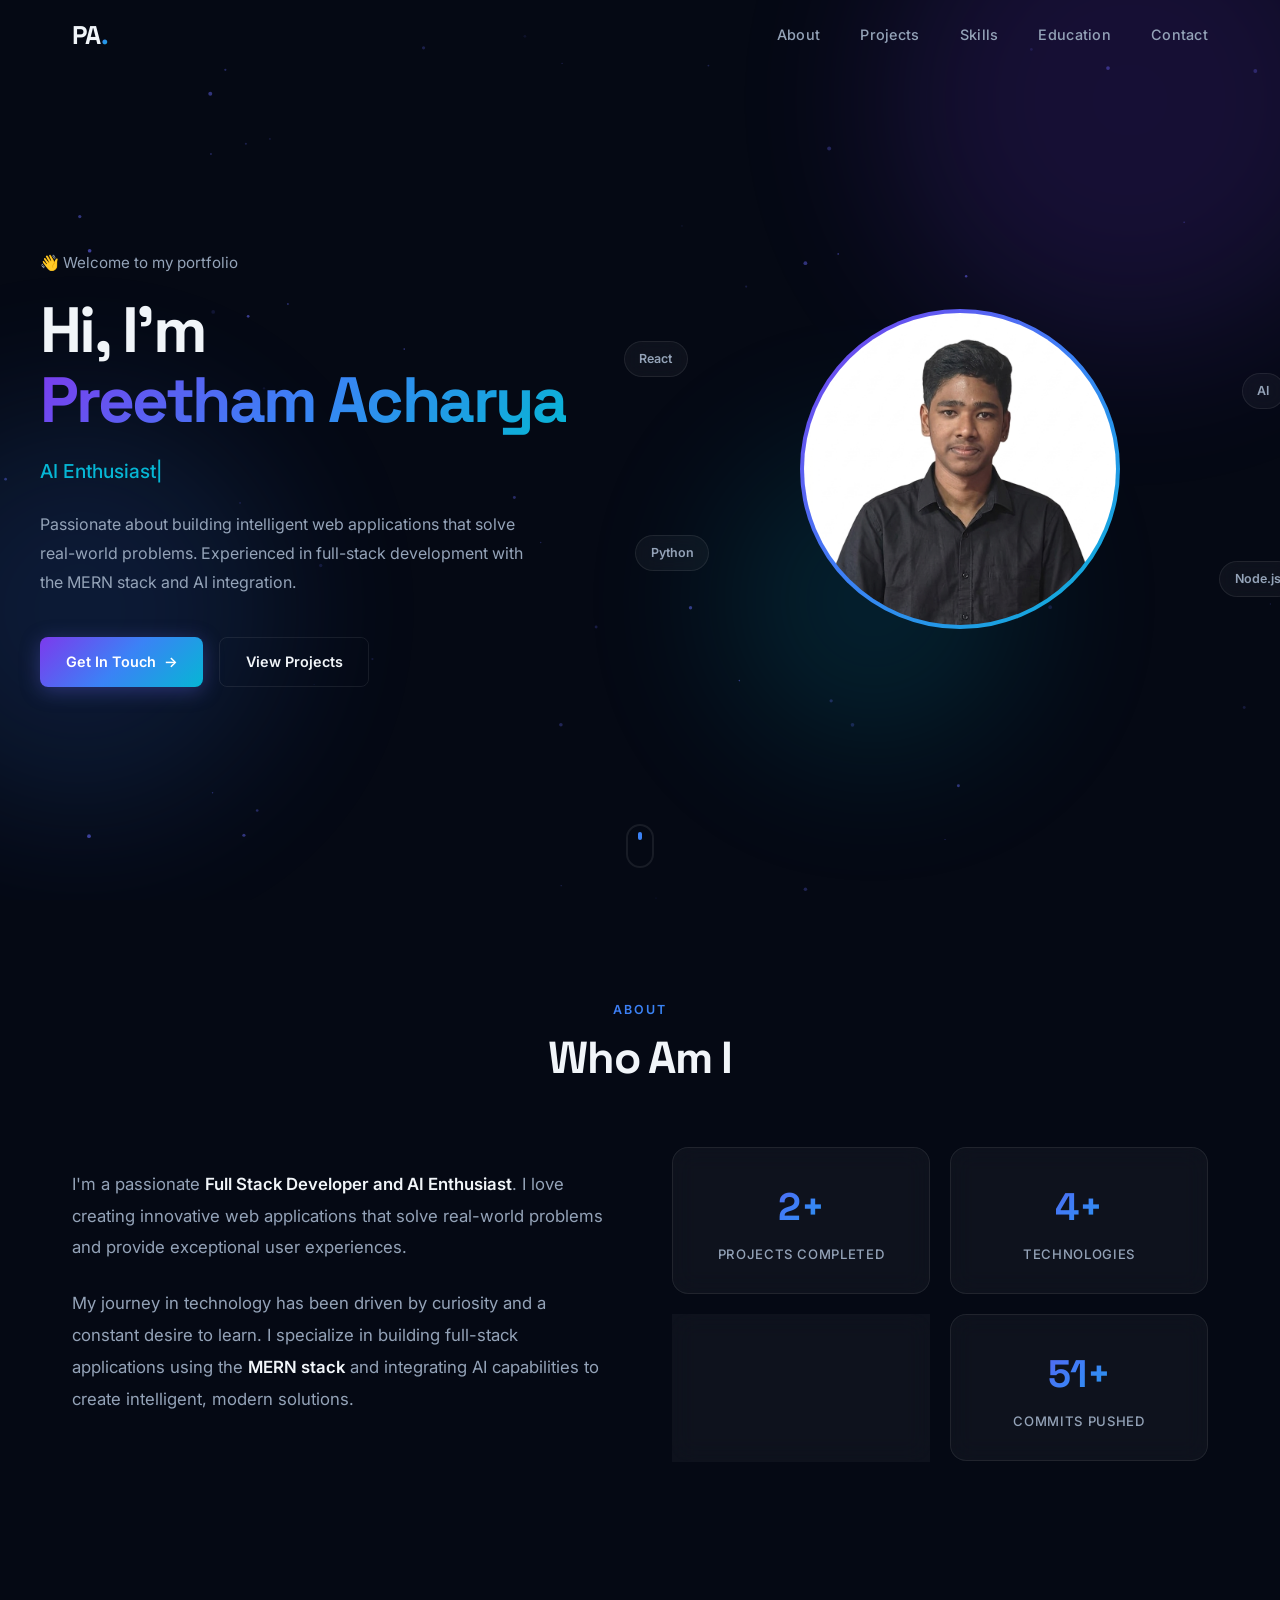
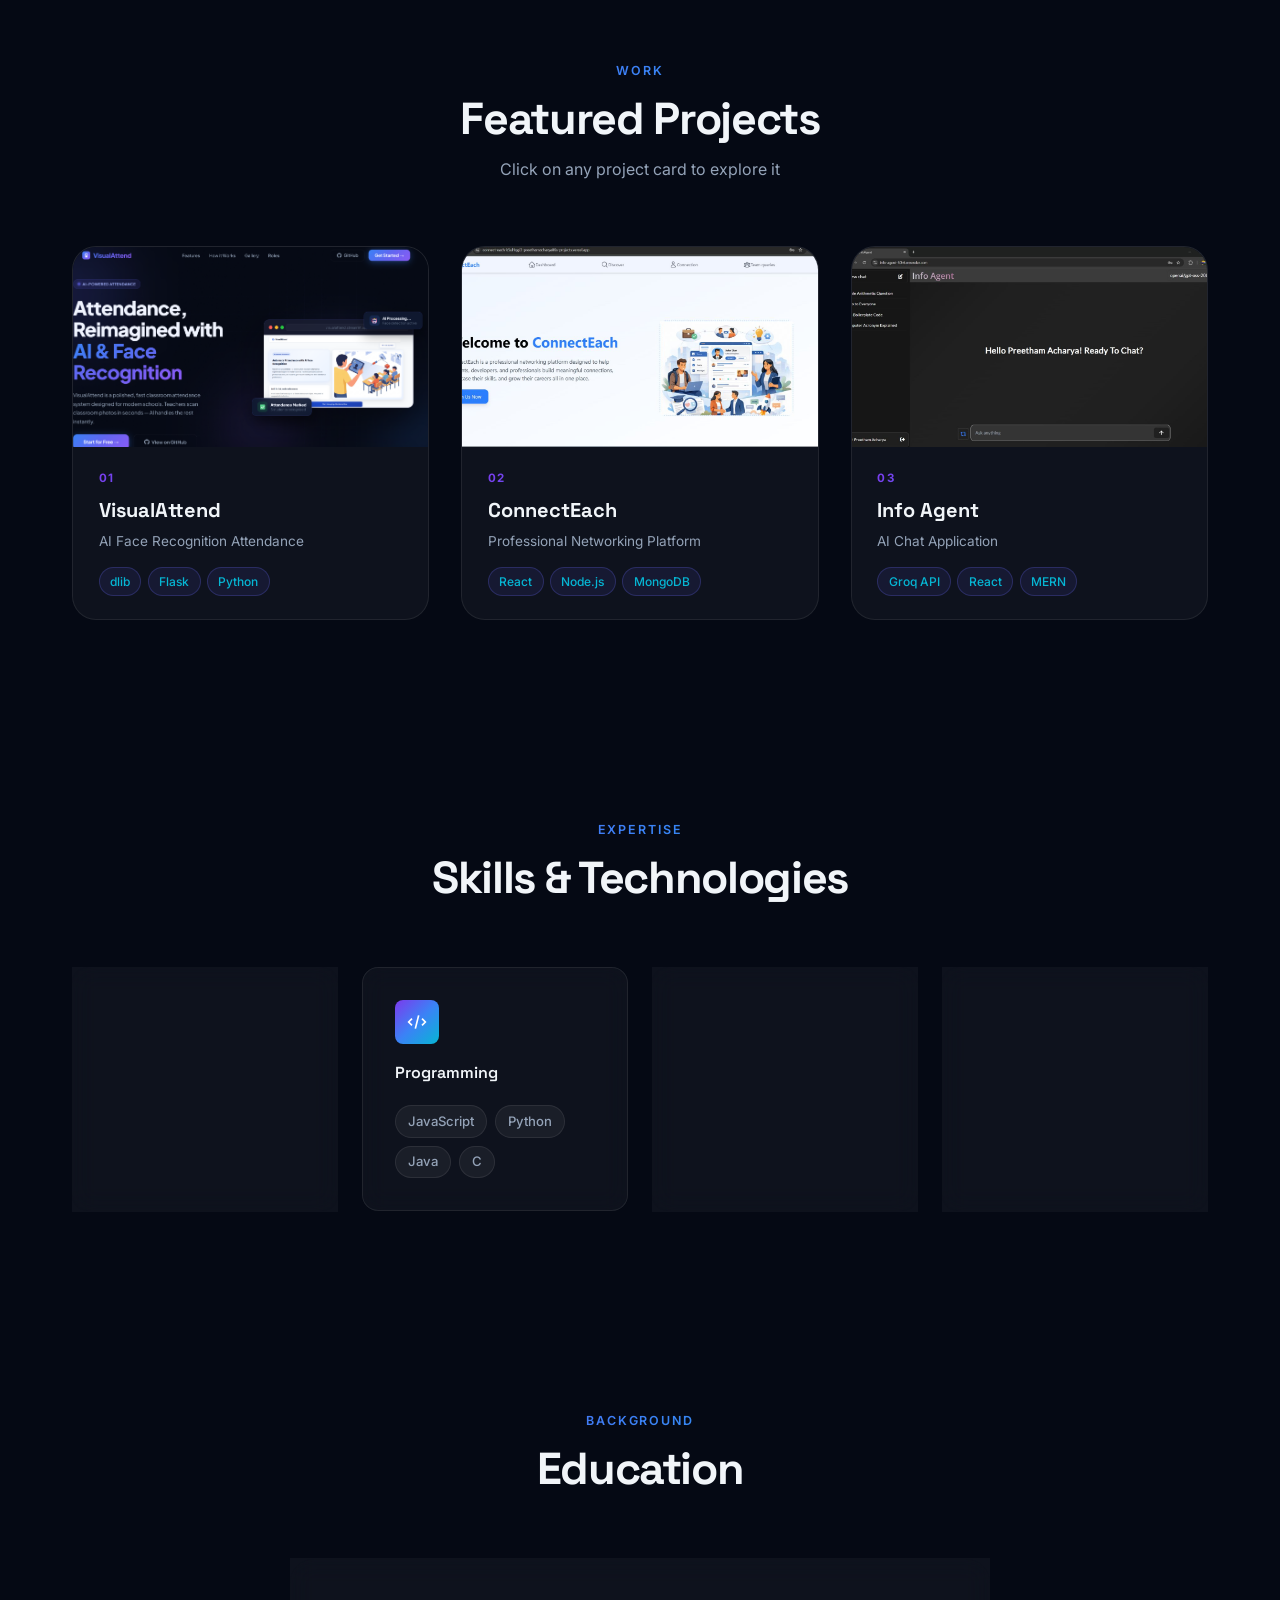
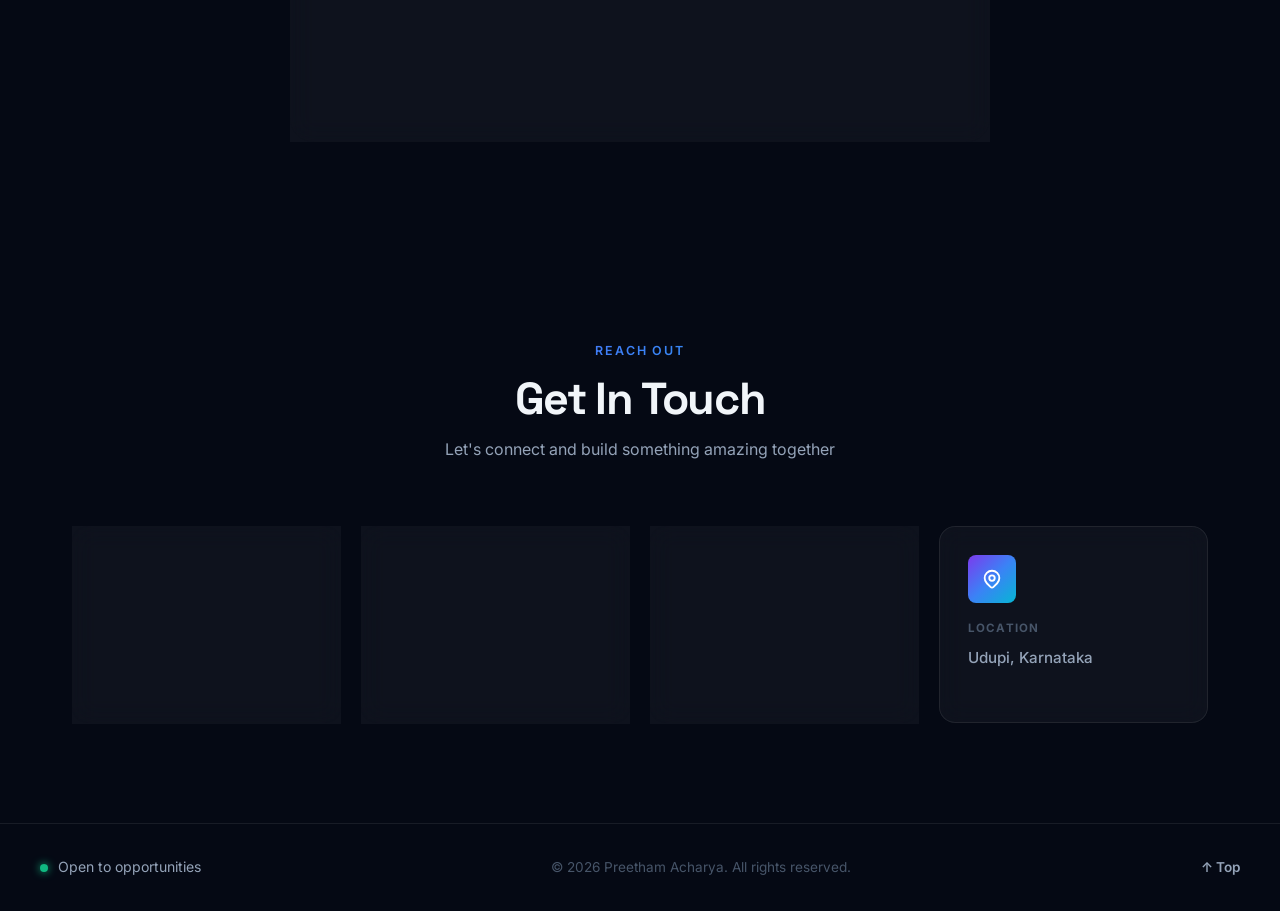
==== commit eb2537bd: "Add profile picture" ====
--- a/src/index.html
+++ b/src/index.html
@@ -60,7 +60,9 @@
     </div>
     <div class="hero-visual fade-in">
       <div class="avatar-ring">
-        <div class="avatar-inner"><span>PA</span></div>
+        <div class="avatar-inner">
+          <img src="Images/profile_picture.png" alt="Preetham Acharya">
+        </div>
       </div>
       <div class="floating-badge badge-1">React</div>
       <div class="floating-badge badge-2">AI</div>
--- a/src/style.css
+++ b/src/style.css
@@ -378,6 +378,12 @@
   display: flex;
   align-items: center;
   justify-content: center;
+  overflow: hidden;
+}
+.avatar-inner img {
+  width: 100%;
+  height: 100%;
+  object-fit: cover;
 }
 .avatar-inner span {
   font-family: var(--font-head);
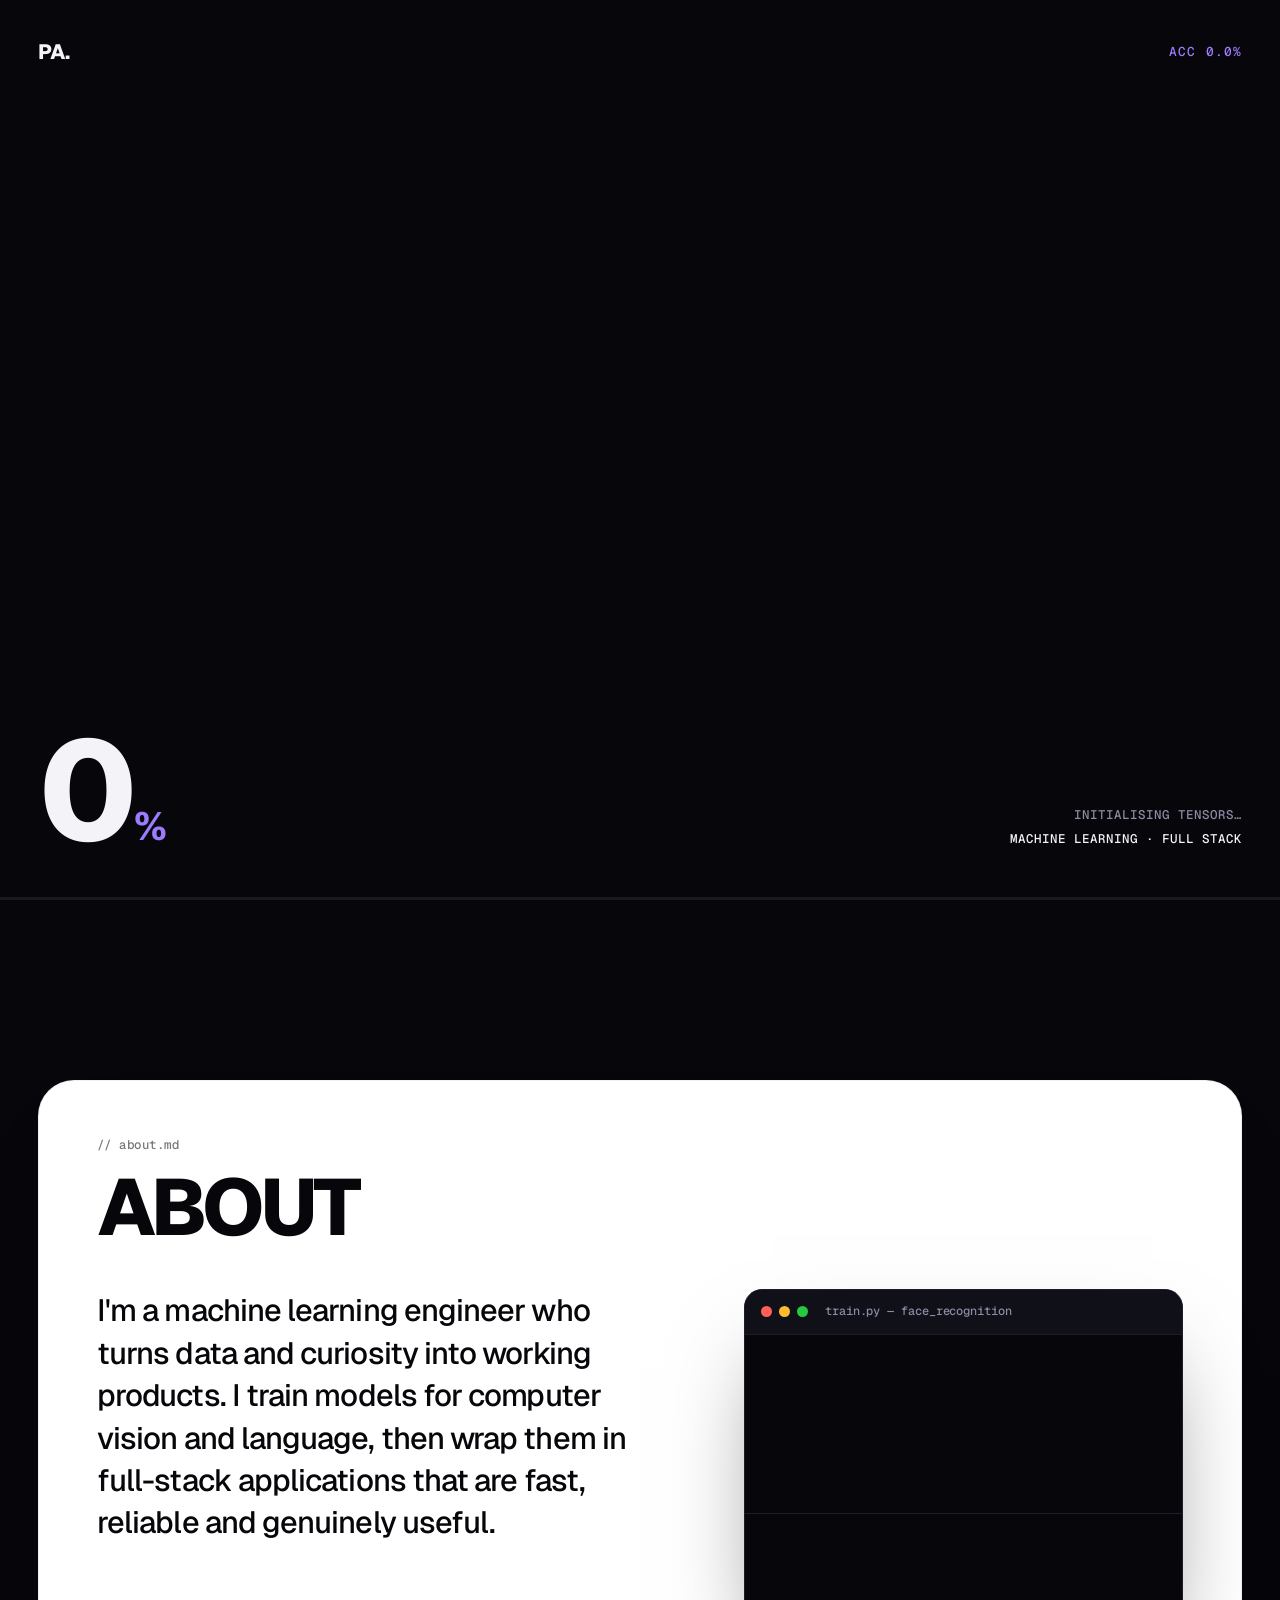
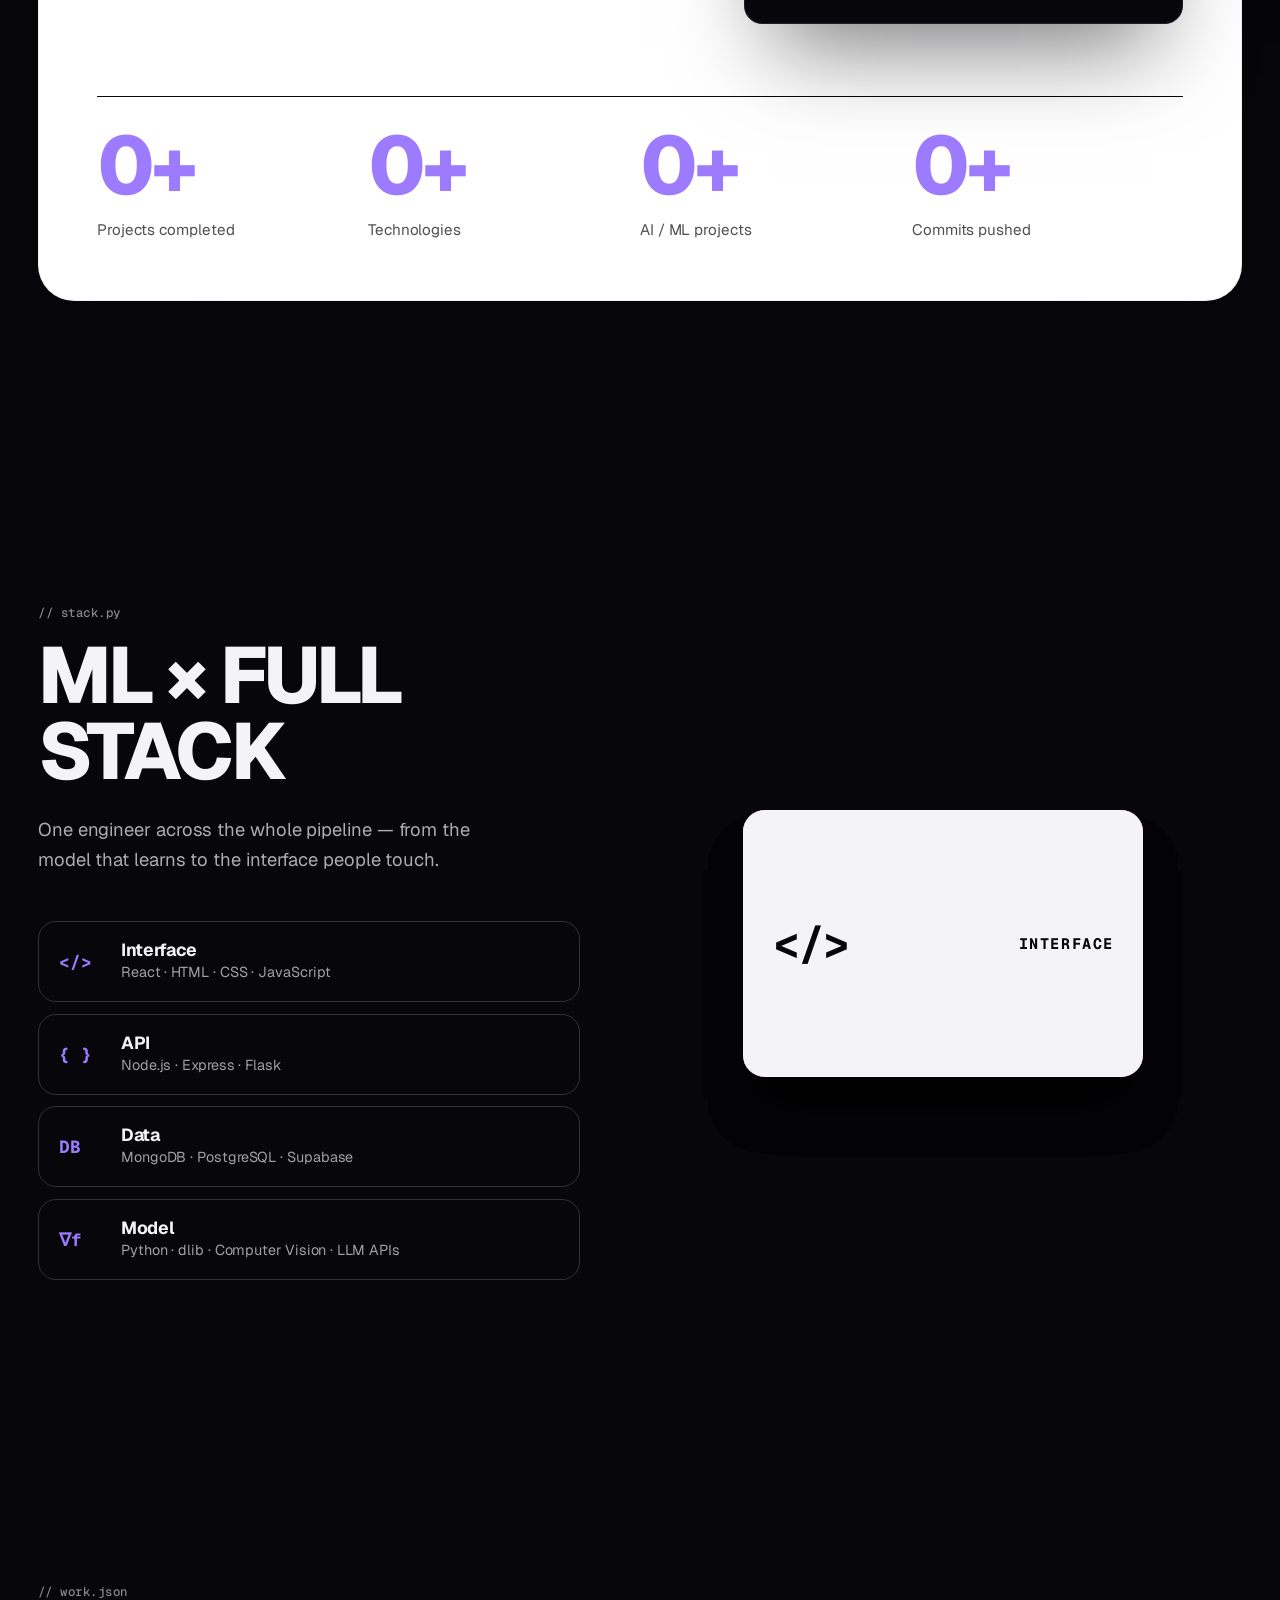
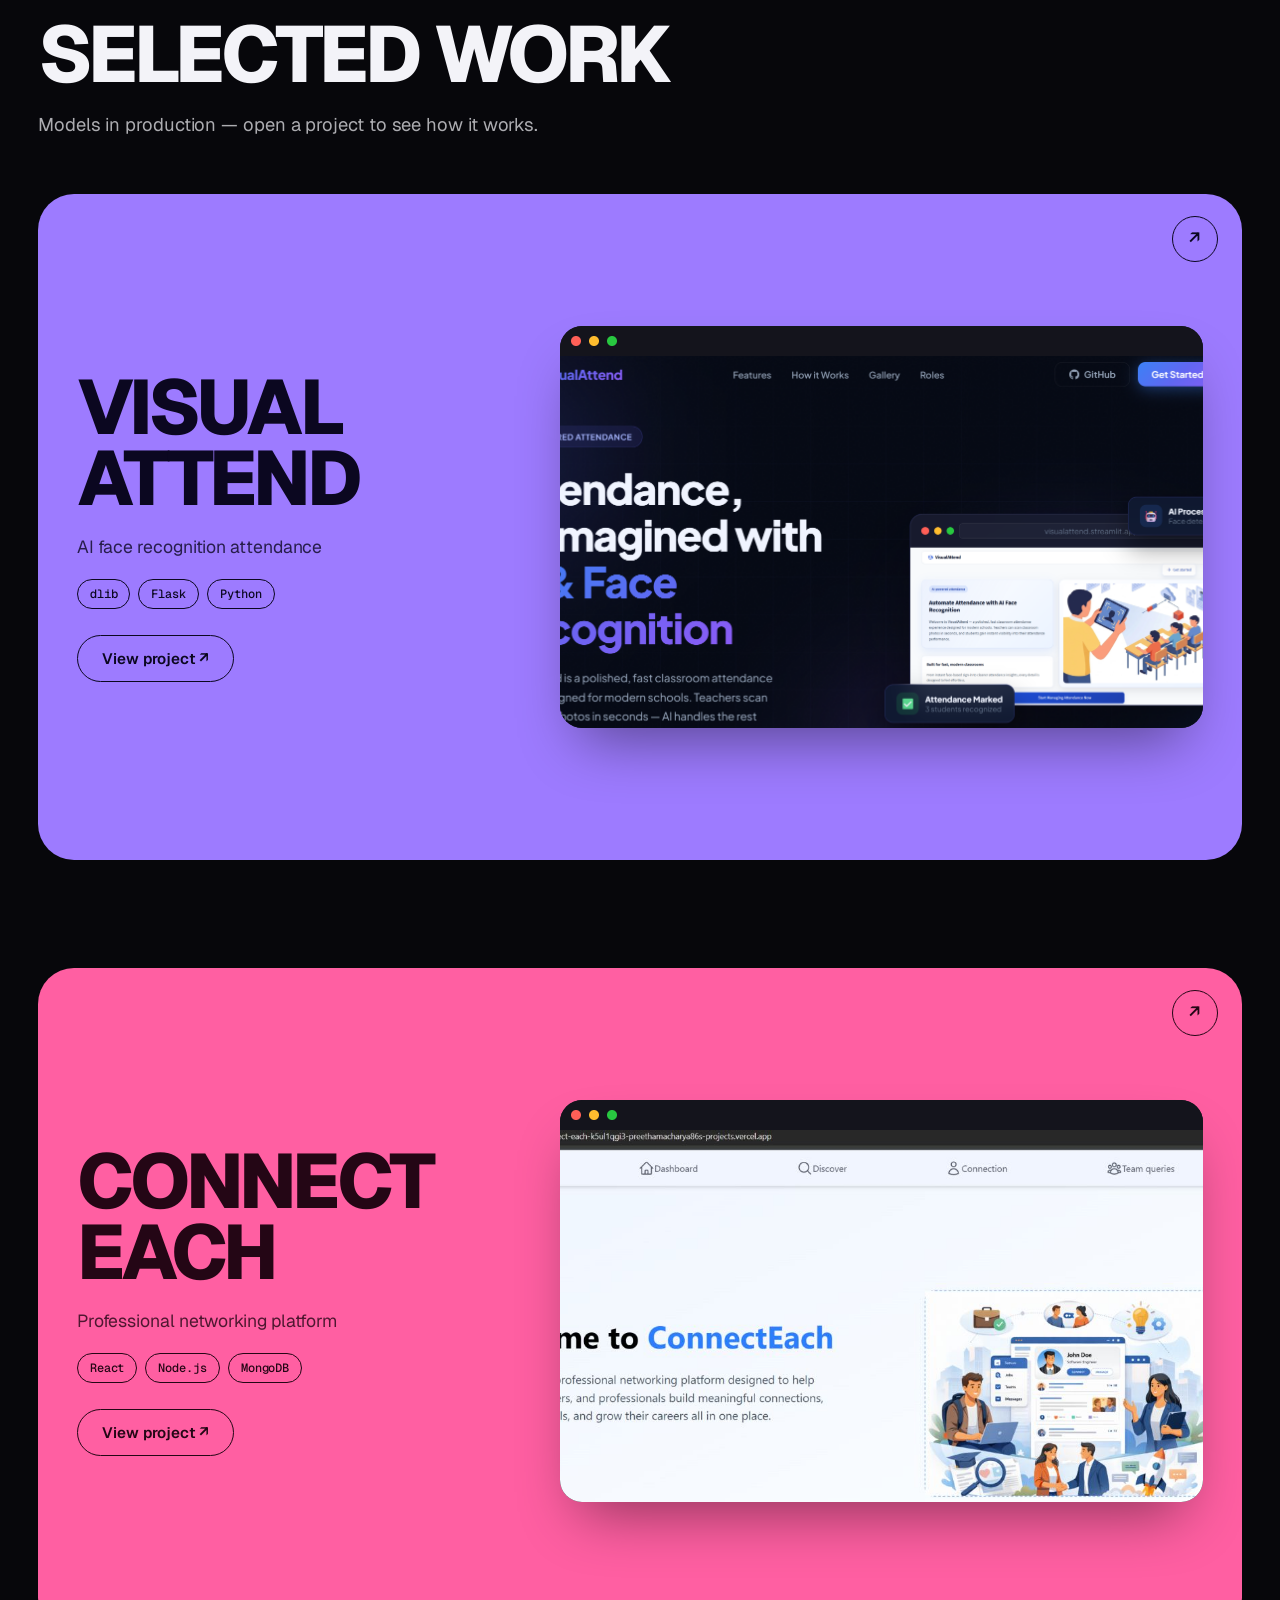
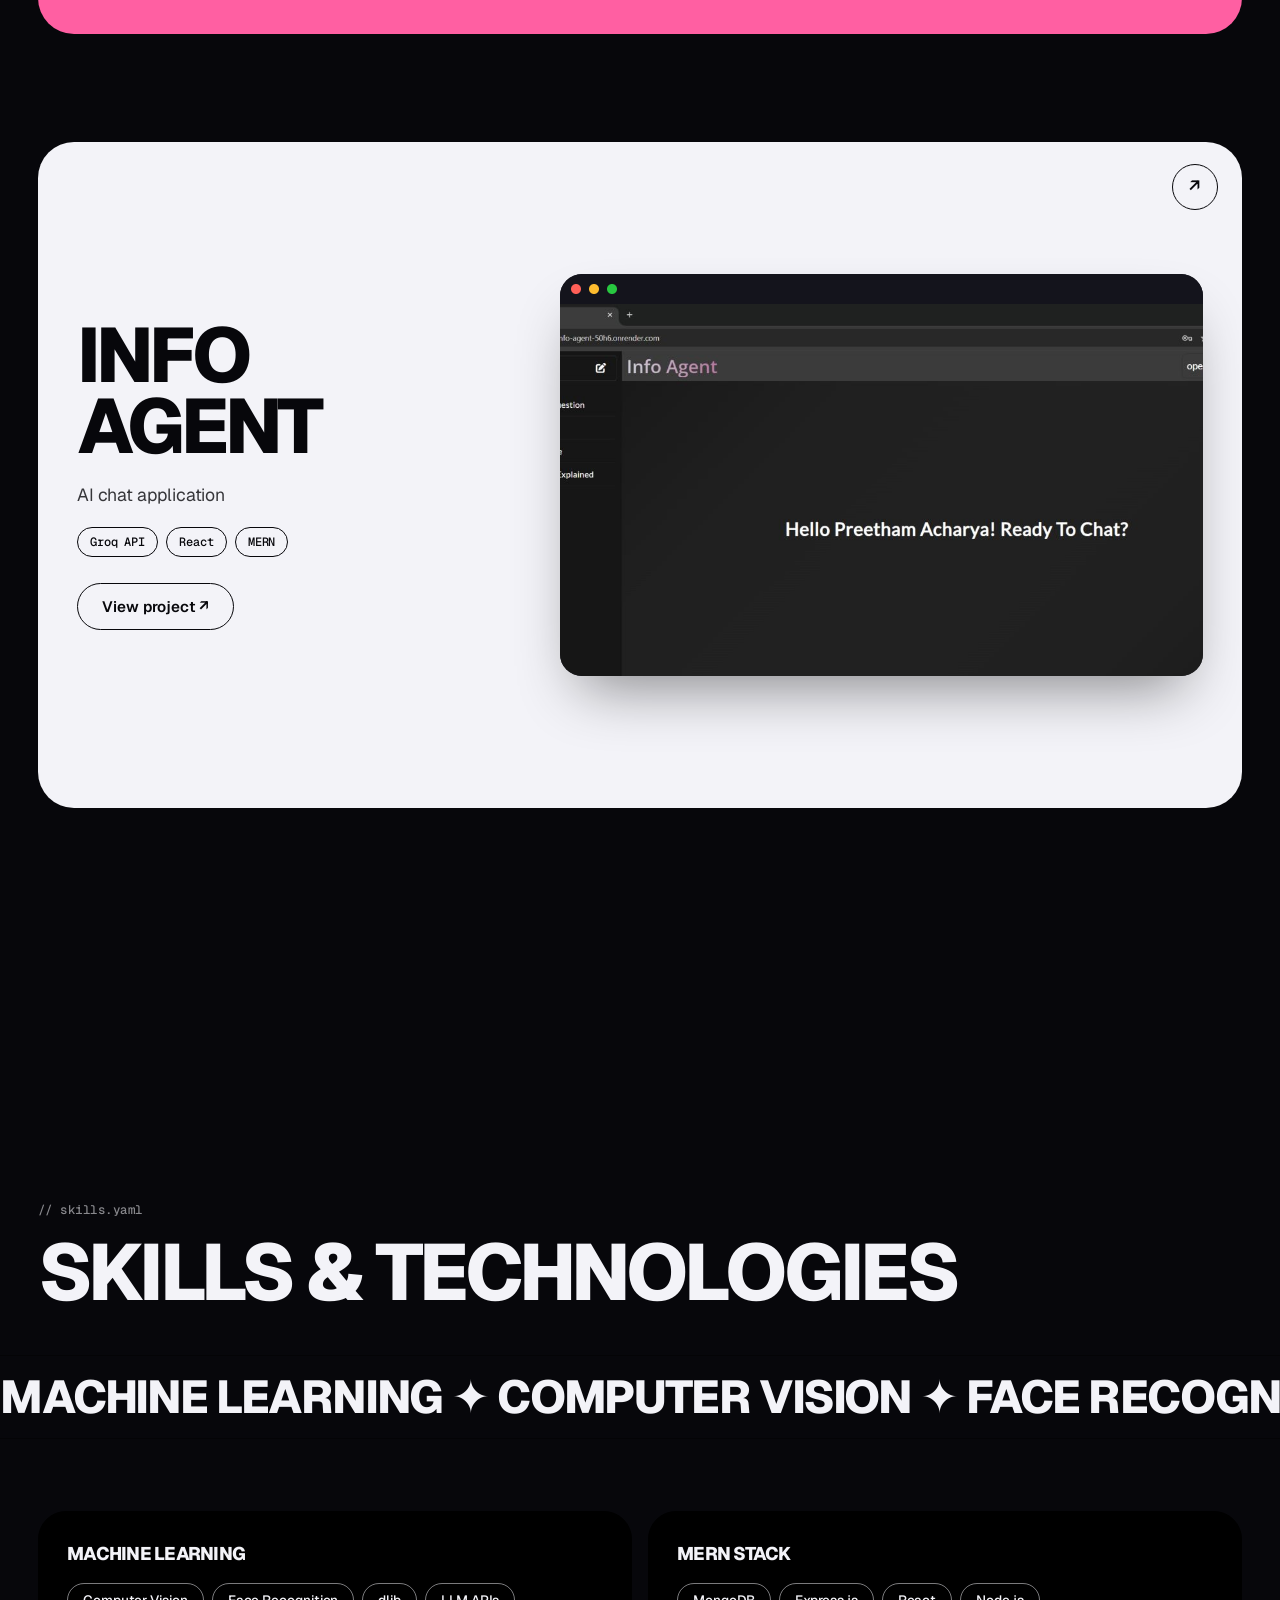
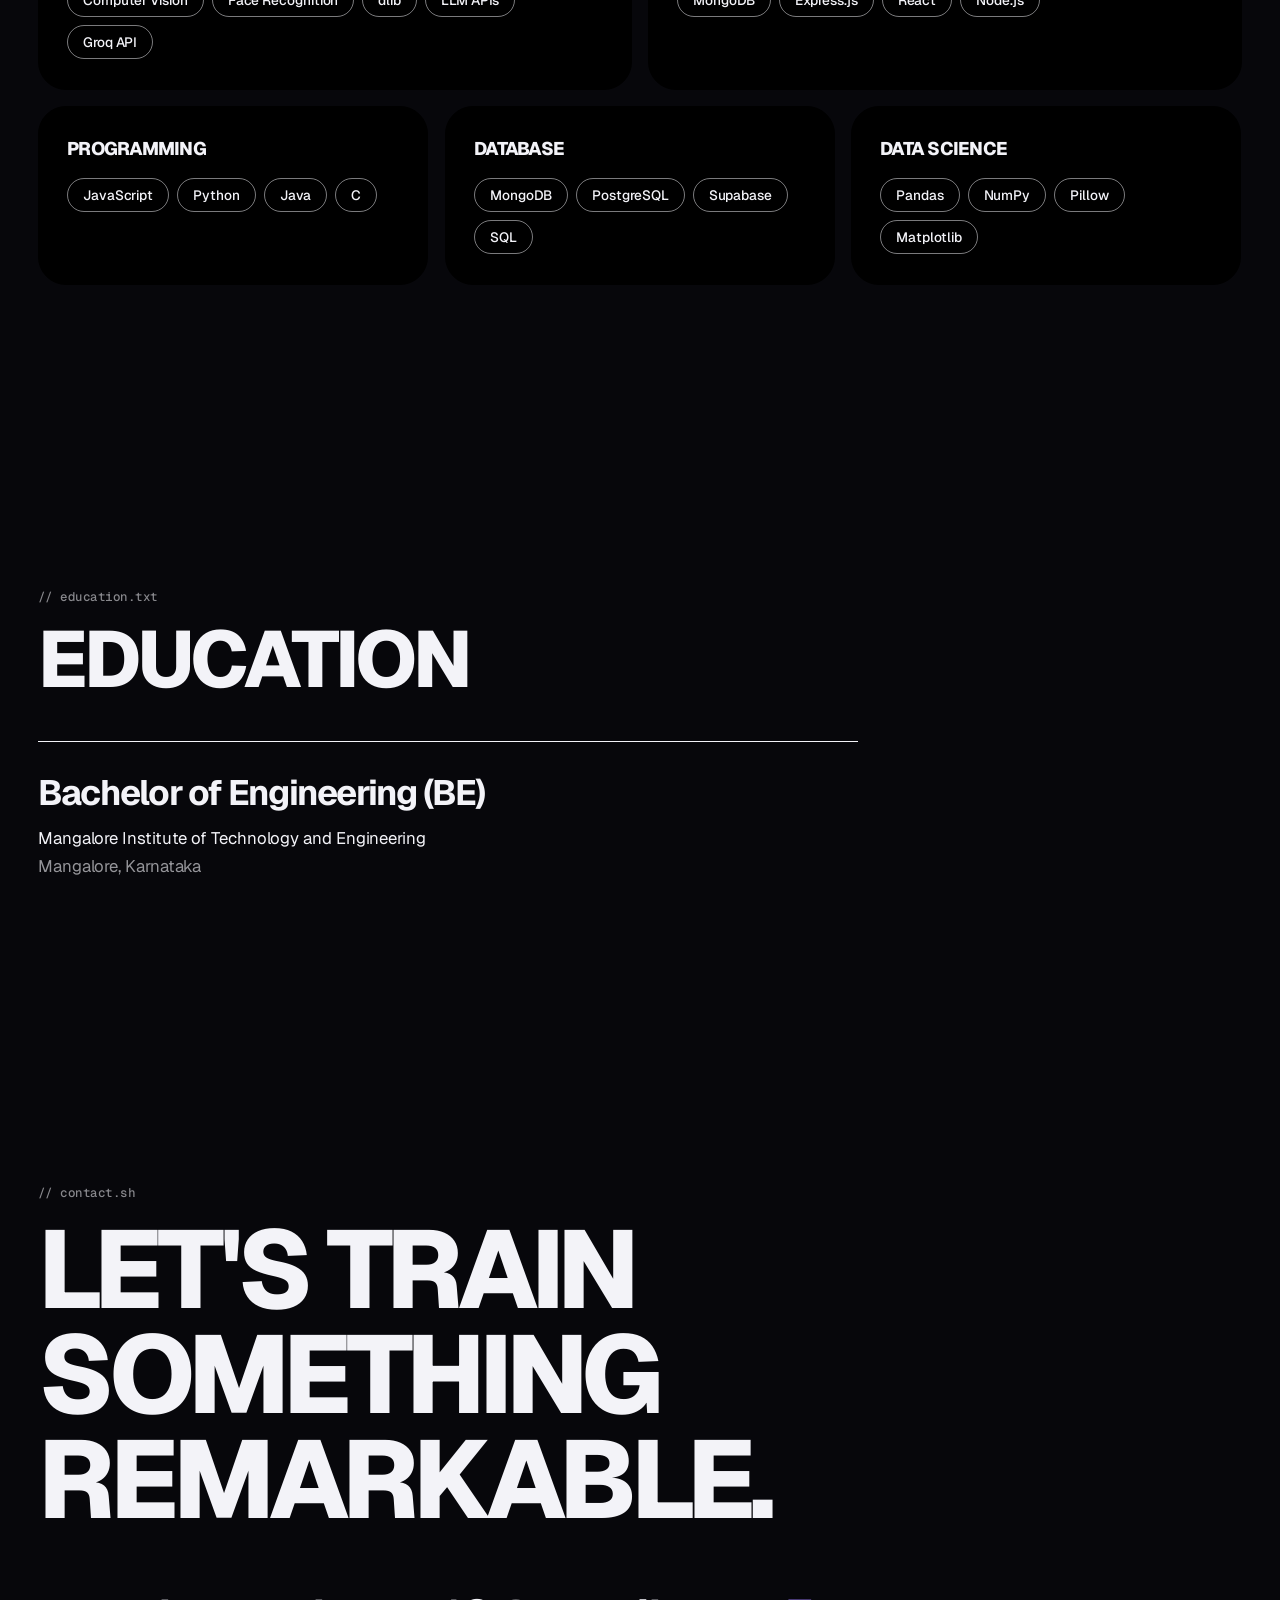
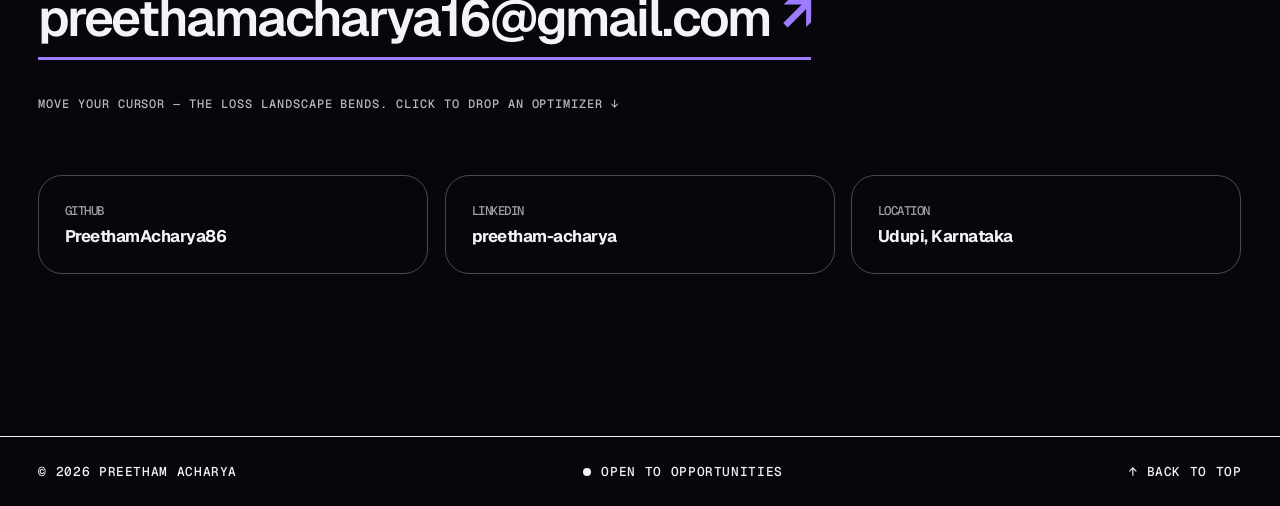
==== commit 8f572000: "Add 3D animation" ====
--- a/src/index.html
+++ b/src/index.html
@@ -1,385 +1,251 @@
-﻿<!DOCTYPE html>
+<!DOCTYPE html>
 <html lang="en">
 <head>
   <meta charset="UTF-8">
   <meta name="viewport" content="width=device-width, initial-scale=1.0">
-  <title>Preetham Acharya &mdash; Portfolio</title>
-  <meta name="description" content="Preetham Acharya &mdash; AI Enthusiast &amp; Full Stack Developer. Explore projects, skills, and contact info.">
+  <title>Preetham Acharya &mdash; Machine Learning Engineer</title>
+  <meta name="description" content="Preetham Acharya &mdash; Machine Learning Engineer &amp; Full Stack Developer. Interactive 3D portfolio.">
   <link rel="preconnect" href="https://fonts.googleapis.com">
   <link rel="preconnect" href="https://fonts.gstatic.com" crossorigin>
-  <link href="https://fonts.googleapis.com/css2?family=Space+Grotesk:wght@300;400;500;600;700&family=Inter:wght@300;400;500;600&display=swap" rel="stylesheet">
+  <link href="https://fonts.googleapis.com/css2?family=Geist:wght@100..900&family=Geist+Mono:wght@400..700&display=swap" rel="stylesheet">
   <link rel="stylesheet" href="style.css">
 </head>
 <body>
 
-<!-- Particle canvas -->
-<canvas id="particles" aria-hidden="true"></canvas>
-
-<!-- Background mesh orbs -->
-<div class="bg-orbs" aria-hidden="true">
-  <div class="orb orb-1"></div>
-  <div class="orb orb-2"></div>
-  <div class="orb orb-3"></div>
+<!-- Preloader: noise converges into the name as the "model trains" -->
+<div class="loader" id="loader" aria-hidden="true">
+  <canvas id="loader-cv"></canvas>
+  <div class="loader-ui">
+    <div class="ld-top"><span class="ld-logo">PA.</span><span class="ld-read" id="ld-read">acc 0.0%</span></div>
+    <div class="ld-bottom">
+      <div class="loader-num"><span id="loader-num">0</span><small>%</small></div>
+      <div class="ld-status"><span id="ld-status">initialising tensors&hellip;</span><b>Machine Learning &middot; Full Stack</b></div>
+    </div>
+    <div class="ld-bar"><i id="ld-bar"></i></div>
+  </div>
 </div>
 
-<!-- ===================== NAVIGATION ===================== -->
+<!-- 3D scene (Three.js) -->
+<canvas id="bgfx" aria-hidden="true"></canvas>
+<canvas id="gl" aria-hidden="true"></canvas>
+
+<!-- Cursor -->
+<div class="dot" id="cursor-dot" aria-hidden="true"></div>
+<div class="reticle" id="reticle" aria-hidden="true"><span id="reticle-label"></span></div>
+
+<!-- NAV -->
 <nav id="navbar">
-  <div class="nav-container">
-    <a href="#" class="logo">PA<span>.</span></a>
-    <button class="hamburger" id="hamburger" aria-label="Toggle menu" aria-expanded="false">
-      <span></span><span></span><span></span>
-    </button>
-    <ul class="nav-links" id="nav-links">
-      <li><a href="#about">About</a></li>
-      <li><a href="#projects">Projects</a></li>
-      <li><a href="#skills">Skills</a></li>
-      <li><a href="#education">Education</a></li>
-      <li><a href="#contact">Contact</a></li>
-    </ul>
-  </div>
+  <a href="#hero" class="logo">PA<span>.</span></a>
+  <button class="hamburger" id="hamburger" aria-label="Toggle menu" aria-expanded="false"><span></span><span></span></button>
+  <ul class="nav-links" id="nav-links">
+    <li><a href="#about">About</a></li>
+    <li><a href="#stack">Stack</a></li>
+    <li><a href="#projects">Work</a></li>
+    <li><a href="#skills">Skills</a></li>
+    <li><a href="#education">Education</a></li>
+    <li><a href="#contact">Contact</a></li>
+  </ul>
 </nav>
 
-<!-- ===================== HERO ===================== -->
-<section class="hero" id="hero">
-  <div class="hero-container">
-    <div class="hero-content">
-      <p class="hero-eyebrow fade-in">&#128075; Welcome to my portfolio</p>
-      <h1 class="fade-in">
-        Hi, I&apos;m<br>
-        <span class="gradient-text">Preetham Acharya</span>
-      </h1>
-      <p class="hero-subtitle fade-in"><span class="typewriter" id="typewriter"></span></p>
-      <p class="hero-description fade-in">
-        Passionate about building intelligent web applications that solve real-world problems.
-        Experienced in full-stack development with the MERN stack and AI integration.
-      </p>
-      <div class="hero-buttons fade-in">
-        <a href="#contact" class="btn btn-primary" id="hero-contact-btn">Get In Touch <span class="btn-arrow">&rarr;</span></a>
-        <a href="#projects" class="btn btn-ghost" id="hero-projects-btn">View Projects</a>
-      </div>
-    </div>
-    <div class="hero-visual fade-in">
-      <div class="avatar-ring">
-        <div class="avatar-inner">
-          <img src="Images/profile_picture.png" alt="Preetham Acharya">
-        </div>
-      </div>
-      <div class="floating-badge badge-1">React</div>
-      <div class="floating-badge badge-2">AI</div>
-      <div class="floating-badge badge-3">Python</div>
-      <div class="floating-badge badge-4">Node.js</div>
-    </div>
-  </div>
-  <a href="#about" class="scroll-indicator" aria-label="Scroll to About">
-    <div class="scroll-dot"></div>
-  </a>
-</section>
-
-<!-- ===================== ABOUT ===================== -->
-<section id="about" class="section">
-  <div class="section-inner">
-    <div class="section-header fade-in">
-      <p class="section-eyebrow">About</p>
-      <h2 class="section-title">Who Am I</h2>
-    </div>
+<nav class="side-nav" aria-label="Section index">
+  <a href="#hero"><span>Intro</span><i></i></a>
+  <a href="#about"><span>About</span><i></i></a>
+  <a href="#stack"><span>Stack</span><i></i></a>
+  <a href="#projects"><span>Work</span><i></i></a>
+  <a href="#skills"><span>Skills</span><i></i></a>
+  <a href="#education"><span>Education</span><i></i></a>
+  <a href="#contact"><span>Contact</span><i></i></a>
+</nav>
+
+<main>
+<!-- HERO -->
+<section class="hero" id="hero" data-bg="#07070b" data-fg="#f3f3f8">
+  <div class="hero-top">
+    <div class="hero-left">
+      <p class="hero-role"><span class="prompt">&gt;_</span> <span id="typewriter"></span><span class="caret"></span></p>
+      <span class="status-pill"><i></i>Open to opportunities &middot; Udupi, IN</span>
+    </div>
+    <div class="portrait tilt" id="portrait"><img src="Images/profile_picture.png" alt="Preetham Acharya"></div>
+  </div>
+  <h1 class="mega hero-name" aria-label="Preetham Acharya">
+    <span class="line" data-split>Preetham</span>
+    <span class="line" data-split>Acharya</span>
+  </h1>
+  <div class="hero-bottom">
+    <p class="hero-desc">I design, train and ship machine-learning systems &mdash; from face recognition and LLM agents to the full-stack apps around them.</p>
+    <div class="hero-actions">
+      <a href="#contact" class="btn btn-primary" id="hero-contact-btn">Get in touch <span>&rarr;</span></a>
+      <a href="#projects" class="btn btn-ghost" id="hero-projects-btn">View work</a>
+    </div>
+    <p class="pull-hint">Scroll &darr;</p>
+  </div>
+</section>
+
+<!-- ABOUT -->
+<section id="about" class="section" data-bg="#f3f3f8" data-fg="#07070b" data-tone="light" data-fx="dots">
+  <div class="wrap"><div class="about-panel">
+    <h2 class="mega-sm reveal" data-file="// about.md">About</h2>
     <div class="about-grid">
-      <div class="about-text fade-in">
-        <p>I&apos;m a passionate <strong>Full Stack Developer and AI Enthusiast</strong>. I love creating innovative web applications that solve real-world problems and provide exceptional user experiences.</p>
-        <p>My journey in technology has been driven by curiosity and a constant desire to learn. I specialize in building full-stack applications using the <strong>MERN stack</strong> and integrating AI capabilities to create intelligent, modern solutions.</p>
-      </div>
-      <div class="about-stats">
-        <div class="stat-card fade-in"><div class="stat-number" data-target="4">0+</div><div class="stat-label">Projects Completed</div></div>
-        <div class="stat-card fade-in"><div class="stat-number" data-target="8">0+</div><div class="stat-label">Technologies</div></div>
-        <div class="stat-card fade-in"><div class="stat-number" data-target="3">0+</div><div class="stat-label">AI Projects</div></div>
-        <div class="stat-card fade-in"><div class="stat-number" data-target="100">0+</div><div class="stat-label">Commits Pushed</div></div>
-      </div>
-    </div>
-  </div>
-</section>
-
-<!-- ===================== PROJECTS ===================== -->
-<section id="projects" class="section">
-  <div class="section-inner">
-    <div class="section-header fade-in">
-      <p class="section-eyebrow">Work</p>
-      <h2 class="section-title">Featured Projects</h2>
-      <p class="section-subtitle">Click on any project card to explore it</p>
-    </div>
-    <div class="projects-grid">
-
-      <!-- Project 01: VisualAttend -->
-      <div id="project-visualattend"
-           class="project-card project-img-btn fade-in"
-           tabindex="0"
-           role="button"
-           aria-label="View VisualAttend project details"
-           data-title="VisualAttend"
-           data-img="../Images/visualAttend_landing.png"
-           data-link="https://visualattendlanding.vercel.app"
-           data-tags='["dlib","Flask","Pillow","Supabase","Python"]'>
-        <div class="project-img-wrap">
-          <img src="../Images/visualAttend_landing.png" alt="VisualAttend Project" loading="lazy">
-          <div class="project-overlay">
-            <div class="overlay-icon">
-              <svg xmlns="http://www.w3.org/2000/svg" width="24" height="24" fill="none" viewBox="0 0 24 24" stroke="currentColor" stroke-width="2"><path d="M15 12a3 3 0 11-6 0 3 3 0 016 0z"/><path d="M2.458 12C3.732 7.943 7.523 5 12 5c4.478 0 8.268 2.943 9.542 7-1.274 4.057-5.064 7-9.542 7-4.477 0-8.268-2.943-9.542-7z"/></svg>
-            </div>
-            <span>View Details</span>
-          </div>
-        </div>
-        <div class="project-info">
-          <div class="project-number">01</div>
-          <h3 class="project-name">VisualAttend</h3>
-          <p class="project-tagline">AI Face Recognition Attendance</p>
-          <div class="project-tags-small">
-            <span>dlib</span><span>Flask</span><span>Python</span>
-          </div>
-        </div>
-      </div>
-
-      <!-- Project 02: ConnectEach -->
-      <div id="project-connecteach"
-           class="project-card project-img-btn fade-in"
-           tabindex="0"
-           role="button"
-           aria-label="View ConnectEach project details"
-           data-title="ConnectEach"
-           data-img="../Images/connectEach_landing.jpg"
-           data-link="https://connect-each.onrender.com"
-           data-tags='["MongoDB","Express","React","Node.js"]'>
-        <div class="project-img-wrap">
-          <img src="../Images/connectEach_landing.jpg" alt="ConnectEach Project" loading="lazy">
-          <div class="project-overlay">
-            <div class="overlay-icon">
-              <svg xmlns="http://www.w3.org/2000/svg" width="24" height="24" fill="none" viewBox="0 0 24 24" stroke="currentColor" stroke-width="2"><path d="M15 12a3 3 0 11-6 0 3 3 0 016 0z"/><path d="M2.458 12C3.732 7.943 7.523 5 12 5c4.478 0 8.268 2.943 9.542 7-1.274 4.057-5.064 7-9.542 7-4.477 0-8.268-2.943-9.542-7z"/></svg>
-            </div>
-            <span>View Details</span>
-          </div>
-        </div>
-        <div class="project-info">
-          <div class="project-number">02</div>
-          <h3 class="project-name">ConnectEach</h3>
-          <p class="project-tagline">Professional Networking Platform</p>
-          <div class="project-tags-small">
-            <span>React</span><span>Node.js</span><span>MongoDB</span>
-          </div>
-        </div>
-      </div>
-
-      <!-- Project 03: AIAgent -->
-      <div id="project-aiagent"
-           class="project-card project-img-btn fade-in"
-           tabindex="0"
-           role="button"
-           aria-label="View Info Agent project details"
-           data-title="Info Agent"
-           data-img="../Images/infoAgent_landing.jpg"
-           data-link="https://info-agent-50h6.onrender.com"
-           data-tags='["Groq API","MongoDB","Express","React","Node.js"]'>
-        <div class="project-img-wrap">
-          <img src="../Images/infoAgent_landing.jpg" alt="AIAgent Project" loading="lazy">
-          <div class="project-overlay">
-            <div class="overlay-icon">
-              <svg xmlns="http://www.w3.org/2000/svg" width="24" height="24" fill="none" viewBox="0 0 24 24" stroke="currentColor" stroke-width="2"><path d="M15 12a3 3 0 11-6 0 3 3 0 016 0z"/><path d="M2.458 12C3.732 7.943 7.523 5 12 5c4.478 0 8.268 2.943 9.542 7-1.274 4.057-5.064 7-9.542 7-4.477 0-8.268-2.943-9.542-7z"/></svg>
-            </div>
-            <span>View Details</span>
-          </div>
-        </div>
-        <div class="project-info">
-          <div class="project-number">03</div>
-          <h3 class="project-name">Info Agent</h3>
-          <p class="project-tagline">AI Chat Application</p>
-          <div class="project-tags-small">
-            <span>Groq API</span><span>React</span><span>MERN</span>
-          </div>
-        </div>
-      </div>
-
-    </div>
-  </div>
-</section>
-
-<!-- ===================== PROJECT MODAL ===================== -->
+      <p class="statement" id="statement">I&apos;m a machine learning engineer who turns data and curiosity into working products. I train models for computer vision and language, then wrap them in full-stack applications that are fast, reliable and genuinely useful.</p>
+      <div class="term tilt reveal" aria-hidden="true">
+        <div class="term-bar"><i></i><i></i><i></i><span>train.py &mdash; face_recognition</span></div>
+        <pre id="term-log"></pre>
+        <canvas id="loss" width="640" height="170"></canvas>
+      </div>
+    </div>
+    <div class="stats">
+      <div class="stat reveal"><div class="stat-number" data-target="4">0+</div><div class="stat-label">Projects completed</div></div>
+      <div class="stat reveal"><div class="stat-number" data-target="8">0+</div><div class="stat-label">Technologies</div></div>
+      <div class="stat reveal"><div class="stat-number" data-target="3">0+</div><div class="stat-label">AI / ML projects</div></div>
+      <div class="stat reveal"><div class="stat-number" data-target="100">0+</div><div class="stat-label">Commits pushed</div></div>
+    </div>
+  </div></div>
+</section>
+
+<!-- ARCHITECTURE -->
+<section id="stack" class="section" data-bg="#07070b" data-fg="#f3f3f8" data-fx="dots">
+  <div class="wrap arch">
+    <div class="arch-text">
+      <h2 class="mega-sm" data-file="// stack.py">ML &times; Full Stack</h2>
+      <p class="lede2 reveal">One engineer across the whole pipeline &mdash; from the model that learns to the interface people touch.</p>
+      <ul class="layer-list">
+        <li data-i="3" class="reveal"><span class="glyph">&lt;/&gt;</span><div><h4>Interface</h4><p>React &middot; HTML &middot; CSS &middot; JavaScript</p></div></li>
+        <li data-i="2" class="reveal"><span class="glyph">{ }</span><div><h4>API</h4><p>Node.js &middot; Express &middot; Flask</p></div></li>
+        <li data-i="1" class="reveal"><span class="glyph">DB</span><div><h4>Data</h4><p>MongoDB &middot; PostgreSQL &middot; Supabase</p></div></li>
+        <li data-i="0" class="reveal"><span class="glyph">&nabla;f</span><div><h4>Model</h4><p>Python &middot; dlib &middot; Computer Vision &middot; LLM APIs</p></div></li>
+      </ul>
+    </div>
+    <div class="iso" aria-hidden="true">
+      <div class="iso-stack" id="iso">
+        <div class="slab s0"><span class="glyph">&nabla;f</span><span class="lbl">Model</span></div>
+        <div class="slab s1"><span class="glyph">DB</span><span class="lbl">Data</span></div>
+        <div class="slab s2"><span class="glyph">{ }</span><span class="lbl">API</span></div>
+        <div class="slab s3"><span class="glyph">&lt;/&gt;</span><span class="lbl">Interface</span></div>
+      </div>
+    </div>
+  </div>
+</section>
+
+<!-- PROJECTS -->
+<section id="projects" class="section" data-bg="#07070b" data-fg="#f3f3f8">
+  <div class="wrap">
+    <h2 class="mega-sm reveal" data-file="// work.json">Selected work</h2>
+    <p class="lede reveal">Models in production &mdash; open a project to see how it works.</p>
+  </div>
+  <div class="stack wrap">
+
+    <article id="project-visualattend" class="card project-img-btn" style="--c:#9d7bff;--f:#0b0720" tabindex="0" role="button"
+      aria-label="View VisualAttend project details" data-cursor="open"
+      data-title="VisualAttend" data-img="Images/visualAttend_landing.png" data-link="https://visualattendlanding.vercel.app"
+      data-tags='["dlib","Flask","Pillow","Supabase","Python"]'>
+      <div class="card-text">
+        <h3>Visual<br>Attend</h3>
+        <p>AI face recognition attendance</p>
+        <div class="tags"><span>dlib</span><span>Flask</span><span>Python</span></div>
+        <span class="card-cta">View project &#8599;</span>
+      </div>
+      <div class="card-img tilt"><img src="Images/visualAttend_landing.png" alt="VisualAttend project" loading="lazy"></div>
+    </article>
+
+    <article id="project-connecteach" class="card project-img-btn" style="--c:#ff5fa2;--f:#240615" tabindex="0" role="button"
+      aria-label="View ConnectEach project details" data-cursor="open"
+      data-title="ConnectEach" data-img="Images/connectEach_landing.jpg" data-link="https://connect-each.onrender.com"
+      data-tags='["MongoDB","Express","React","Node.js"]'>
+      <div class="card-text">
+        <h3>Connect<br>Each</h3>
+        <p>Professional networking platform</p>
+        <div class="tags"><span>React</span><span>Node.js</span><span>MongoDB</span></div>
+        <span class="card-cta">View project &#8599;</span>
+      </div>
+      <div class="card-img tilt"><img src="Images/connectEach_landing.jpg" alt="ConnectEach project" loading="lazy"></div>
+    </article>
+
+    <article id="project-aiagent" class="card project-img-btn" style="--c:#f3f3f8;--f:#07070b" tabindex="0" role="button"
+      aria-label="View Info Agent project details" data-cursor="open"
+      data-title="Info Agent" data-img="Images/infoAgent_landing.jpg" data-link="https://info-agent-50h6.onrender.com"
+      data-tags='["Groq API","MongoDB","Express","React","Node.js"]'>
+      <div class="card-text">
+        <h3>Info<br>Agent</h3>
+        <p>AI chat application</p>
+        <div class="tags"><span>Groq API</span><span>React</span><span>MERN</span></div>
+        <span class="card-cta">View project &#8599;</span>
+      </div>
+      <div class="card-img tilt"><img src="Images/infoAgent_landing.jpg" alt="Info Agent project" loading="lazy"></div>
+    </article>
+
+  </div>
+</section>
+
+<!-- SKILLS -->
+<section id="skills" class="section" data-bg="#9d7bff" data-fg="#07070b" data-tone="violet" data-fx="dots">
+  <div class="wrap">
+    <h2 class="mega-sm reveal" data-file="// skills.yaml">Skills &amp; technologies</h2>
+  </div>
+  <div class="marquee marquee-sm" aria-hidden="true">
+    <div class="marquee-track"><span>Machine Learning &#10022; Computer Vision &#10022; Face Recognition &#10022; LLMs &#10022; </span><span>Machine Learning &#10022; Computer Vision &#10022; Face Recognition &#10022; LLMs &#10022; </span><span>Machine Learning &#10022; Computer Vision &#10022; Face Recognition &#10022; LLMs &#10022; </span></div>
+  </div>
+  <div class="wrap skills-grid">
+    <div class="sg"><div class="skill-group spot tilt"><h3>Machine learning</h3><div class="pills"><span>Computer Vision</span><span>Face Recognition</span><span>dlib</span><span>LLM APIs</span><span>Groq API</span></div></div></div>
+    <div class="sg"><div class="skill-group spot tilt"><h3>MERN stack</h3><div class="pills"><span>MongoDB</span><span>Express.js</span><span>React</span><span>Node.js</span></div></div></div>
+    <div class="sg"><div class="skill-group spot tilt"><h3>Programming</h3><div class="pills"><span>JavaScript</span><span>Python</span><span>Java</span><span>C</span></div></div></div>
+    <div class="sg"><div class="skill-group spot tilt"><h3>Database</h3><div class="pills"><span>MongoDB</span><span>PostgreSQL</span><span>Supabase</span><span>SQL</span></div></div></div>
+    <div class="sg"><div class="skill-group spot tilt"><h3>Data science</h3><div class="pills"><span>Pandas</span><span>NumPy</span><span>Pillow</span><span>Matplotlib</span></div></div></div>
+  </div>
+</section>
+
+<!-- EDUCATION -->
+<section id="education" class="section" data-bg="#07070b" data-fg="#f3f3f8" data-fx="dots">
+  <div class="wrap">
+    <h2 class="mega-sm reveal" data-file="// education.txt">Education</h2>
+    <div class="edu reveal">
+      <h3>Bachelor of Engineering (BE)</h3>
+      <p>Mangalore Institute of Technology and Engineering</p>
+      <p class="dim">Mangalore, Karnataka</p>
+    </div>
+  </div>
+</section>
+
+<!-- CONTACT -->
+<section id="contact" class="section contact" data-bg="#000000" data-fg="#f3f3f8">
+  <div class="wrap">
+    <h2 class="mega reveal" data-file="// contact.sh">Let&apos;s train something remarkable.</h2>
+    <a href="mailto:preethamacharya16@gmail.com" class="contact-mail" id="contact-email" data-cursor="email">preethamacharya16@gmail.com <span>&#8599;</span></a>
+    <p class="ball-hint reveal">Move your cursor &mdash; the loss landscape bends. Click to drop an optimizer &darr;</p>
+    <div class="contact-grid">
+      <a href="https://github.com/PreethamAcharya86" target="_blank" rel="noopener noreferrer" class="contact-card reveal" id="contact-github"><small>GitHub</small>PreethamAcharya86</a>
+      <a href="https://www.linkedin.com/in/preetham-acharya" target="_blank" rel="noopener noreferrer" class="contact-card reveal" id="contact-linkedin"><small>LinkedIn</small>preetham-acharya</a>
+      <div class="contact-card reveal" id="contact-location"><small>Location</small>Udupi, Karnataka</div>
+    </div>
+  </div>
+</section>
+</main>
+
+<footer data-bg="#000000" data-fg="#f3f3f8">
+  <span>&copy; 2026 Preetham Acharya</span>
+  <span class="footer-status"><i></i>Open to opportunities</span>
+  <a href="#hero">&uarr; Back to top</a>
+</footer>
+
+<!-- MODAL -->
 <div id="project-modal" class="modal" role="dialog" aria-modal="true" aria-labelledby="modal-title">
-  <div class="modal-box">
-    <button class="modal-close" id="modal-close" aria-label="Close modal">
-      <svg xmlns="http://www.w3.org/2000/svg" width="20" height="20" fill="none" viewBox="0 0 24 24" stroke="currentColor" stroke-width="2.5"><path d="M6 18L18 6M6 6l12 12"/></svg>
-    </button>
-    <div class="modal-img-wrap">
-      <img id="modal-img" src="" alt="" loading="lazy">
-    </div>
+  <div class="modal-box" data-lenis-prevent>
+    <button class="modal-close" id="modal-close" aria-label="Close modal">&times;</button>
+    <div class="modal-img-wrap"><img id="modal-img" src="" alt=""></div>
     <div class="modal-content">
       <h3 id="modal-title" class="modal-title"></h3>
       <div id="modal-desc" class="modal-desc"></div>
       <div id="modal-tags" class="modal-tags"></div>
-      <a id="modal-link" href="#" target="_blank" rel="noopener noreferrer" class="btn btn-primary modal-cta">
-        Live Demo <span class="btn-arrow">&#8599;</span>
-      </a>
+      <a id="modal-link" href="#" target="_blank" rel="noopener noreferrer" class="btn btn-primary">Live demo <span>&#8599;</span></a>
     </div>
   </div>
 </div>
 
-<!-- ===================== SKILLS ===================== -->
-<section id="skills" class="section">
-  <div class="section-inner">
-    <div class="section-header fade-in">
-      <p class="section-eyebrow">Expertise</p>
-      <h2 class="section-title">Skills &amp; Technologies</h2>
-    </div>
-    <div class="skills-grid">
-      <div class="skill-group fade-in">
-        <div class="skill-group-icon">
-          <svg xmlns="http://www.w3.org/2000/svg" width="20" height="20" fill="none" viewBox="0 0 24 24" stroke="currentColor" stroke-width="2"><path d="M12 2L2 7l10 5 10-5-10-5zM2 17l10 5 10-5M2 12l10 5 10-5"/></svg>
-        </div>
-        <h3>MERN Stack</h3>
-        <div class="skill-pills">
-          <span class="pill">MongoDB</span><span class="pill">Express.js</span><span class="pill">React</span><span class="pill">Node.js</span>
-        </div>
-      </div>
-      <div class="skill-group fade-in">
-        <div class="skill-group-icon">
-          <svg xmlns="http://www.w3.org/2000/svg" width="20" height="20" fill="none" viewBox="0 0 24 24" stroke="currentColor" stroke-width="2"><path d="M10 20l4-16m4 4l4 4-4 4M6 16l-4-4 4-4"/></svg>
-        </div>
-        <h3>Programming</h3>
-        <div class="skill-pills">
-          <span class="pill">JavaScript</span><span class="pill">Python</span><span class="pill">Java</span><span class="pill">C</span>
-        </div>
-      </div>
-      <div class="skill-group fade-in">
-        <div class="skill-group-icon">
-          <svg xmlns="http://www.w3.org/2000/svg" width="20" height="20" fill="none" viewBox="0 0 24 24" stroke="currentColor" stroke-width="2"><path d="M4 7v10c0 2.21 3.582 4 8 4s8-1.79 8-4V7M4 7c0 2.21 3.582 4 8 4s8-1.79 8-4M4 7c0-2.21 3.582-4 8-4s8 1.79 8 4"/></svg>
-        </div>
-        <h3>Database</h3>
-        <div class="skill-pills">
-          <span class="pill">MongoDB</span><span class="pill">PostgreSQL</span><span class="pill">Supabase</span><span class="pill">SQL</span>
-        </div>
-      </div>
-      <div class="skill-group fade-in">
-        <div class="skill-group-icon">
-          <svg xmlns="http://www.w3.org/2000/svg" width="20" height="20" fill="none" viewBox="0 0 24 24" stroke="currentColor" stroke-width="2"><path d="M9 3H5a2 2 0 00-2 2v4m6-6h10a2 2 0 012 2v4M9 3v18m0 0h10a2 2 0 002-2V9M9 21H5a2 2 0 01-2-2V9m0 0h18"/></svg>
-        </div>
-        <h3>Data Science</h3>
-        <div class="skill-pills">
-          <span class="pill">Pandas</span><span class="pill">NumPy</span><span class="pill">dlib</span><span class="pill">Pillow</span>
-        </div>
-      </div>
-    </div>
-  </div>
-</section>
-
-<!-- ===================== EDUCATION ===================== -->
-<section id="education" class="section">
-  <div class="section-inner">
-    <div class="section-header fade-in">
-      <p class="section-eyebrow">Background</p>
-      <h2 class="section-title">Education</h2>
-    </div>
-    <div class="education-card fade-in">
-      <div class="edu-icon">
-        <svg xmlns="http://www.w3.org/2000/svg" width="28" height="28" fill="none" viewBox="0 0 24 24" stroke="currentColor" stroke-width="2"><path d="M12 14l9-5-9-5-9 5 9 5z"/><path d="M12 14l6.16-3.422a12.083 12.083 0 01.665 6.479A11.952 11.952 0 0012 20.055a11.952 11.952 0 00-6.824-2.998 12.078 12.078 0 01.665-6.479L12 14z"/></svg>
-      </div>
-      <div class="edu-body">
-        <h3 class="edu-degree">Bachelor of Engineering (BE)</h3>
-        <p class="edu-institution">Mangalore Institute of Technology and Engineering</p>
-        <div class="edu-meta">
-          <span class="edu-meta-item">
-            <svg xmlns="http://www.w3.org/2000/svg" width="14" height="14" fill="none" viewBox="0 0 24 24" stroke="currentColor" stroke-width="2"><path d="M17.657 16.657L13.414 20.9a1.998 1.998 0 01-2.827 0l-4.244-4.243a8 8 0 1111.314 0z"/><path d="M15 11a3 3 0 11-6 0 3 3 0 016 0z"/></svg>
-            Mangalore, Karnataka
-          </span>
-        </div>
-      </div>
-    </div>
-  </div>
-</section>
-
-<!-- ===================== CONTACT ===================== -->
-<section id="contact" class="section section-contact">
-  <div class="section-inner">
-    <div class="section-header fade-in">
-      <p class="section-eyebrow">Reach Out</p>
-      <h2 class="section-title">Get In Touch</h2>
-      <p class="section-subtitle">Let&apos;s connect and build something amazing together</p>
-    </div>
-    <div class="contact-grid">
-      <a href="mailto:preethamacharya16@gmail.com" class="contact-card fade-in" id="contact-email">
-        <div class="contact-icon">
-          <svg xmlns="http://www.w3.org/2000/svg" width="22" height="22" fill="none" viewBox="0 0 24 24" stroke="currentColor" stroke-width="2"><path d="M3 8l7.89 5.26a2 2 0 002.22 0L21 8M5 19h14a2 2 0 002-2V7a2 2 0 00-2-2H5a2 2 0 00-2 2v10a2 2 0 002 2z"/></svg>
-        </div>
-        <div class="contact-label">Email</div>
-        <div class="contact-value">preethamacharya16@gmail.com</div>
-      </a>
-      <a href="https://github.com/PreethamAcharya86" target="_blank" rel="noopener noreferrer" class="contact-card fade-in" id="contact-github">
-        <div class="contact-icon">
-          <svg xmlns="http://www.w3.org/2000/svg" width="22" height="22" viewBox="0 0 24 24" fill="currentColor"><path d="M12 .297c-6.63 0-12 5.373-12 12 0 5.303 3.438 9.8 8.205 11.385.6.113.82-.258.82-.577 0-.285-.01-1.04-.015-2.04-3.338.724-4.042-1.61-4.042-1.61C4.422 18.07 3.633 17.7 3.633 17.7c-1.087-.744.084-.729.084-.729 1.205.084 1.838 1.236 1.838 1.236 1.07 1.835 2.809 1.305 3.495.998.108-.776.417-1.305.76-1.605-2.665-.3-5.466-1.332-5.466-5.93 0-1.31.465-2.38 1.235-3.22-.135-.303-.54-1.523.105-3.176 0 0 1.005-.322 3.3 1.23.96-.267 1.98-.399 3-.405 1.02.006 2.04.138 3 .405 2.28-1.552 3.285-1.23 3.285-1.23.645 1.653.24 2.873.12 3.176.765.84 1.23 1.91 1.23 3.22 0 4.61-2.805 5.625-5.475 5.92.42.36.81 1.096.81 2.22 0 1.606-.015 2.896-.015 3.286 0 .315.21.69.825.57C20.565 22.092 24 17.592 24 12.297c0-6.627-5.373-12-12-12"/></svg>
-        </div>
-        <div class="contact-label">GitHub</div>
-        <div class="contact-value">PreethamAcharya86</div>
-      </a>
-      <a href="https://www.linkedin.com/in/preetham-acharya" target="_blank" rel="noopener noreferrer" class="contact-card fade-in" id="contact-linkedin">
-        <div class="contact-icon">
-          <svg xmlns="http://www.w3.org/2000/svg" width="22" height="22" viewBox="0 0 24 24" fill="currentColor"><path d="M20.447 20.452h-3.554v-5.569c0-1.328-.027-3.037-1.852-3.037-1.853 0-2.136 1.445-2.136 2.939v5.667H9.351V9h3.414v1.561h.046c.477-.9 1.637-1.85 3.37-1.85 3.601 0 4.267 2.37 4.267 5.455v6.286zM5.337 7.433a2.062 2.062 0 01-2.063-2.065 2.064 2.064 0 112.063 2.065zm1.782 13.019H3.555V9h3.564v11.452zM22.225 0H1.771C.792 0 0 .774 0 1.729v20.542C0 23.227.792 24 1.771 24h20.451C23.2 24 24 23.227 24 22.271V1.729C24 .774 23.2 0 22.222 0h.003z"/></svg>
-        </div>
-        <div class="contact-label">LinkedIn</div>
-        <div class="contact-value">preetham-acharya</div>
-      </a>
-      <div class="contact-card fade-in" id="contact-location">
-        <div class="contact-icon">
-          <svg xmlns="http://www.w3.org/2000/svg" width="22" height="22" fill="none" viewBox="0 0 24 24" stroke="currentColor" stroke-width="2"><path d="M17.657 16.657L13.414 20.9a1.998 1.998 0 01-2.827 0l-4.244-4.243a8 8 0 1111.314 0z"/><path d="M15 11a3 3 0 11-6 0 3 3 0 016 0z"/></svg>
-        </div>
-        <div class="contact-label">Location</div>
-        <div class="contact-value">Udupi, Karnataka</div>
-      </div>
-    </div>
-  </div>
-</section>
-
-<!-- ===================== FOOTER ===================== -->
-<footer>
-  <div class="footer-inner">
-    <div class="footer-status">
-      <span class="status-dot"></span>
-      <span>Open to opportunities</span>
-    </div>
-    <p class="footer-copy">&copy; 2026 Preetham Acharya. All rights reserved.</p>
-    <a href="#hero" class="footer-top" aria-label="Back to top">&#8593; Top</a>
-  </div>
-</footer>
-
+
+<!-- Open-source stack: Three.js (3D) · GSAP + ScrollTrigger (animation) · Lenis (smooth scroll) -->
+<script src="https://cdnjs.cloudflare.com/ajax/libs/three.js/r128/three.min.js"></script>
+<script src="https://cdnjs.cloudflare.com/ajax/libs/gsap/3.12.5/gsap.min.js"></script>
+<script src="https://cdnjs.cloudflare.com/ajax/libs/gsap/3.12.5/ScrollTrigger.min.js"></script>
+<script src="https://cdn.jsdelivr.net/npm/@studio-freight/lenis@1.0.42/dist/lenis.min.js"></script>
 <script src="script.js"></script>
-<script>
-// Project descriptions (inline to avoid encoding issues)
-(function setProjectDescriptions() {
-  const descs = {
-    'project-visualattend': '<p>An <strong>AI-Powered Face Recognition Attendance System</strong> that transforms how teachers track classroom attendance.</p><p>Taking manual classroom attendance is slow, repetitive, and prone to errors. With VisualAttend, teachers can record complete classroom attendance in seconds by capturing or uploading a single photograph.</p><p>Built using <strong>dlib</strong> and <strong>face_recognition_models</strong>, the system generates reliable facial encodings to accurately identify students under varying lighting conditions and viewing angles.</p>',
-    'project-connecteach': '<p>A <strong>professional networking platform</strong> designed to help individuals build a strong digital presence and showcase their skills, experience, and projects.</p><p>It enables users to create structured profile pages that highlight their professional journey and technical capabilities.</p><p>Users can form and manage <strong>teams</strong> to work together on projects efficiently, making collaboration seamless and productive.</p>',
-    'project-aiagent': '<p><strong>Info Agent</strong> is a full-stack MERN application designed to deliver intelligent, real-time AI-driven conversations.</p><p>It integrates the <strong>Groq API</strong> to provide fast and dynamic responses across multiple AI models. Users can customize AI behavior and switch between models to tailor interaction styles.</p><p>This project demonstrates practical implementation of <strong>AI integration</strong> and seamless frontend-backend communication.</p>'
-  };
-  Object.entries(descs).forEach(([id, html]) => {
-    const el = document.getElementById(id);
-    if (el) el.dataset.desc = html;
-  });
-})();
-
-// Typewriter effect
-(function typewriter() {
-  const el = document.getElementById('typewriter');
-  if (!el) return;
-  const phrases = ['AI Enthusiast', 'Full Stack Developer', 'MERN Developer', 'Problem Solver'];
-  let phraseIdx = 0, charIdx = 0, deleting = false;
-
-  function tick() {
-    const phrase = phrases[phraseIdx];
-    if (deleting) {
-      el.textContent = phrase.slice(0, --charIdx);
-      if (charIdx === 0) { deleting = false; phraseIdx = (phraseIdx + 1) % phrases.length; setTimeout(tick, 400); return; }
-      setTimeout(tick, 50);
-    } else {
-      el.textContent = phrase.slice(0, ++charIdx);
-      if (charIdx === phrase.length) { deleting = true; setTimeout(tick, 1800); return; }
-      setTimeout(tick, 80);
-    }
-  }
-  setTimeout(tick, 600);
-})();
-</script>
 </body>
 </html>
--- a/src/style.css
+++ b/src/style.css
@@ -1,997 +1,404 @@
-﻿/* =============================================
+/* =============================================
    PORTFOLIO — style.css
-   Dark-mode Glassmorphism Design
-   Preetham Acharya Portfolio
+   Bold colour-block sections over a fixed 3D physics scene
    ============================================= */
-
-/* ---- Google Fonts ---- */
-@import url('https://fonts.googleapis.com/css2?family=Space+Grotesk:wght@300;400;500;600;700&family=Inter:wght@300;400;500;600&display=swap');
-
-/* ---- Design Tokens ---- */
-:root {
-  --bg-base:       #050914;
-  --bg-surface:    #0a1128;
-  --bg-card:       rgba(255,255,255,0.04);
-  --bg-card-hover: rgba(255,255,255,0.08);
-
-  --accent-purple: #7c3aed;
-  --accent-blue:   #3b82f6;
-  --accent-cyan:   #06b6d4;
-  --accent-grad:   linear-gradient(135deg, #7c3aed 0%, #3b82f6 50%, #06b6d4 100%);
-  --accent-grad-2: linear-gradient(135deg, #3b82f6 0%, #06b6d4 100%);
-
-  --text-primary:   #f1f5f9;
-  --text-secondary: #94a3b8;
-  --text-muted:     #475569;
-
-  --border:        rgba(255,255,255,0.08);
-  --border-glow:   rgba(99, 102, 241, 0.4);
-
-  --shadow-card: 0 4px 24px rgba(0,0,0,0.4);
-  --shadow-glow: 0 0 40px rgba(99,102,241,0.2);
-
-  --radius-sm: 8px;
-  --radius-md: 16px;
-  --radius-lg: 24px;
-  --radius-xl: 32px;
-
-  --font-head: 'Space Grotesk', sans-serif;
-  --font-body: 'Inter', sans-serif;
-
-  --nav-h: 70px;
-  --transition: 0.3s cubic-bezier(0.4,0,0.2,1);
-}
-
-/* ---- Reset ---- */
-*, *::before, *::after { margin:0; padding:0; box-sizing:border-box; }
-html { scroll-behavior:smooth; font-size:16px; }
-
-body {
-  font-family: var(--font-body);
-  background: var(--bg-base);
-  color: var(--text-primary);
-  line-height: 1.6;
-  overflow-x: hidden;
-  min-height: 100vh;
-}
-
-a { text-decoration: none; color: inherit; }
-img { display:block; max-width:100%; height:auto; }
-button { font-family: inherit; cursor:pointer; border:none; background:none; }
-
-/* ---- Background canvas ---- */
-#particles {
-  position: fixed;
-  inset: 0;
-  z-index: 0;
-  pointer-events: none;
-}
-
-/* ---- Background orbs ---- */
-.bg-orbs {
-  position: fixed;
-  inset: 0;
-  z-index: 0;
-  pointer-events: none;
-  overflow: hidden;
-}
-.orb {
-  position: absolute;
-  border-radius: 50%;
-  filter: blur(80px);
-  opacity: 0.15;
-  animation: orbFloat 12s ease-in-out infinite;
-}
-.orb-1 { width:500px; height:500px; background:#7c3aed; top:-150px; right:-100px; animation-delay:0s; }
-.orb-2 { width:400px; height:400px; background:#3b82f6; bottom:10%; left:-120px; animation-delay:-4s; }
-.orb-3 { width:300px; height:300px; background:#06b6d4; top:50%; right:20%; animation-delay:-8s; }
-
-@keyframes orbFloat {
-  0%,100% { transform: translateY(0) scale(1); }
-  50%      { transform: translateY(-40px) scale(1.05); }
-}
-
-/* ============================================
-   NAVIGATION
-   ============================================ */
-nav {
-  position: fixed;
-  top: 0; left: 0; right: 0;
-  height: var(--nav-h);
-  z-index: 1000;
-  transition: var(--transition);
-}
-nav.scrolled {
-  background: rgba(5,9,20,0.85);
-  backdrop-filter: blur(20px);
-  border-bottom: 1px solid var(--border);
-  box-shadow: 0 4px 30px rgba(0,0,0,0.3);
-}
-
-.nav-container {
-  max-width: 1200px;
-  margin: 0 auto;
-  padding: 0 2rem;
-  height: 100%;
-  display: flex;
-  align-items: center;
-  justify-content: space-between;
-}
-
-.logo {
-  font-family: var(--font-head);
-  font-size: 1.6rem;
-  font-weight: 700;
-  color: var(--text-primary);
-  letter-spacing: -0.02em;
-}
-.logo span { background: var(--accent-grad); -webkit-background-clip: text; -webkit-text-fill-color: transparent; background-clip: text; }
-
-.nav-links {
-  display: flex;
-  gap: 2.5rem;
-  list-style: none;
-}
-.nav-links a {
-  font-size: 0.9rem;
-  font-weight: 500;
-  color: var(--text-secondary);
-  letter-spacing: 0.02em;
-  transition: color var(--transition);
-  position: relative;
-}
-.nav-links a::after {
-  content: '';
-  position: absolute;
-  bottom: -4px; left: 0;
-  width: 0; height: 2px;
-  background: var(--accent-grad);
-  border-radius: 2px;
-  transition: width var(--transition);
-}
-.nav-links a:hover,
-.nav-links a.active-link {
-  color: var(--text-primary);
-}
-.nav-links a:hover::after,
-.nav-links a.active-link::after {
-  width: 100%;
-}
-
-/* Hamburger */
-.hamburger {
-  display: none;
-  flex-direction: column;
-  gap: 5px;
-  padding: 4px;
-  color: var(--text-primary);
-}
-.hamburger span {
-  display: block;
-  width: 22px; height: 2px;
-  background: currentColor;
-  border-radius: 2px;
-  transition: transform var(--transition), opacity var(--transition);
-}
-.hamburger.open span:nth-child(1) { transform: translateY(7px) rotate(45deg); }
-.hamburger.open span:nth-child(2) { opacity: 0; }
-.hamburger.open span:nth-child(3) { transform: translateY(-7px) rotate(-45deg); }
-
-/* ============================================
-   UTILITIES
-   ============================================ */
-.gradient-text {
-  background: var(--accent-grad);
-  -webkit-background-clip: text;
-  -webkit-text-fill-color: transparent;
-  background-clip: text;
-}
-
-.glass {
-  background: var(--bg-card);
-  border: 1px solid var(--border);
-  backdrop-filter: blur(12px);
-}
-
-.btn {
-  display: inline-flex;
-  align-items: center;
-  gap: 0.5rem;
-  padding: 0.8rem 1.6rem;
-  border-radius: var(--radius-sm);
-  font-family: var(--font-body);
-  font-size: 0.9rem;
-  font-weight: 600;
-  transition: all var(--transition);
-  cursor: pointer;
-  white-space: nowrap;
-}
-.btn-primary {
-  background: var(--accent-grad);
-  color: #fff;
-  box-shadow: 0 4px 20px rgba(99,102,241,0.35);
-}
-.btn-primary:hover {
-  transform: translateY(-2px);
-  box-shadow: 0 8px 30px rgba(99,102,241,0.5);
-}
-.btn-ghost {
-  background: transparent;
-  color: var(--text-primary);
-  border: 1px solid var(--border);
-}
-.btn-ghost:hover {
-  background: var(--bg-card-hover);
-  border-color: rgba(255,255,255,0.2);
-  transform: translateY(-2px);
-}
-.btn-arrow { transition: transform var(--transition); }
-.btn:hover .btn-arrow { transform: translateX(4px); }
-
-/* Fade-in scroll animation */
-.fade-in {
-  opacity: 0;
-  transform: translateY(28px);
-  transition: opacity 0.7s ease, transform 0.7s ease;
-}
-.fade-in.visible {
-  opacity: 1;
-  transform: translateY(0);
-}
-.fade-in:nth-child(2) { transition-delay: 0.1s; }
-.fade-in:nth-child(3) { transition-delay: 0.2s; }
-.fade-in:nth-child(4) { transition-delay: 0.3s; }
-.fade-in:nth-child(5) { transition-delay: 0.4s; }
-
-/* ============================================
-   SECTION BASE
-   ============================================ */
-.section {
-  position: relative;
-  z-index: 1;
-  padding: 100px 0;
-}
-.section-inner {
-  max-width: 1200px;
-  margin: 0 auto;
-  padding: 0 2rem;
-}
-.section-header {
-  text-align: center;
-  margin-bottom: 4rem;
-}
-.section-eyebrow {
-  font-size: 0.78rem;
-  font-weight: 600;
-  letter-spacing: 0.15em;
-  text-transform: uppercase;
-  background: var(--accent-grad);
-  -webkit-background-clip: text;
-  -webkit-text-fill-color: transparent;
-  background-clip: text;
-  margin-bottom: 0.75rem;
-}
-.section-title {
-  font-family: var(--font-head);
-  font-size: clamp(2rem, 4vw, 2.8rem);
-  font-weight: 700;
-  letter-spacing: -0.03em;
-  color: var(--text-primary);
-  line-height: 1.15;
-}
-.section-subtitle {
-  font-size: 1rem;
-  color: var(--text-secondary);
-  margin-top: 0.75rem;
-}
-
-/* ============================================
-   HERO
-   ============================================ */
-.hero {
-  min-height: 100vh;
-  display: flex;
-  flex-direction: column;
-  justify-content: center;
-  position: relative;
-  z-index: 1;
-  padding: calc(var(--nav-h) + 2rem) 2rem 4rem;
-}
-.hero-container {
-  max-width: 1200px;
-  margin: 0 auto;
-  display: grid;
-  grid-template-columns: 1fr 1fr;
-  gap: 5rem;
-  align-items: center;
-  width: 100%;
-}
-.hero-eyebrow {
-  font-size: 0.95rem;
-  color: var(--text-secondary);
-  margin-bottom: 1.25rem;
-  transition-delay: 0s !important;
-}
-.hero-content h1 {
-  font-family: var(--font-head);
-  font-size: clamp(2.5rem, 5vw, 4rem);
-  font-weight: 700;
-  letter-spacing: -0.04em;
-  line-height: 1.1;
-  margin-bottom: 1.25rem;
-  transition-delay: 0.1s !important;
-}
-.hero-subtitle {
-  font-size: 1.2rem;
-  color: var(--accent-cyan);
-  font-weight: 500;
-  margin-bottom: 1.25rem;
-  min-height: 1.8em;
-  transition-delay: 0.2s !important;
-}
-.typewriter::after {
-  content: '|';
-  animation: blink 1s step-end infinite;
-}
-@keyframes blink { 0%,100%{opacity:1} 50%{opacity:0} }
-
-.hero-description {
-  font-size: 1rem;
-  color: var(--text-secondary);
-  line-height: 1.8;
-  max-width: 500px;
-  margin-bottom: 2.5rem;
-  transition-delay: 0.3s !important;
-}
-.hero-buttons {
-  display: flex;
-  gap: 1rem;
-  flex-wrap: wrap;
-  transition-delay: 0.4s !important;
-}
-
-/* Avatar */
-.hero-visual {
-  display: flex;
-  justify-content: center;
-  align-items: center;
-  position: relative;
-  transition-delay: 0.2s !important;
-}
-.avatar-ring {
-  width: 320px; height: 320px;
-  border-radius: 50%;
-  background: var(--accent-grad);
-  padding: 4px;
-  animation: spin-slow 12s linear infinite;
-  position: relative;
-}
-@keyframes spin-slow {
-  0%   { box-shadow: 0 0 0 0 rgba(99,102,241,0.4), 0 0 60px rgba(99,102,241,0.15); }
-  50%  { box-shadow: 0 0 0 20px rgba(99,102,241,0), 0 0 80px rgba(99,102,241,0.25); }
-  100% { box-shadow: 0 0 0 0 rgba(99,102,241,0.4), 0 0 60px rgba(99,102,241,0.15); }
-}
-.avatar-inner {
-  width: 100%; height: 100%;
-  border-radius: 50%;
-  background: var(--bg-surface);
-  display: flex;
-  align-items: center;
-  justify-content: center;
-  overflow: hidden;
-}
-.avatar-inner img {
-  width: 100%;
-  height: 100%;
-  object-fit: cover;
-}
-.avatar-inner span {
-  font-family: var(--font-head);
-  font-size: 5rem;
-  font-weight: 700;
-  background: var(--accent-grad);
-  -webkit-background-clip: text;
-  -webkit-text-fill-color: transparent;
-  background-clip: text;
-}
-.floating-badge {
-  position: absolute;
-  background: var(--bg-card);
-  border: 1px solid var(--border);
-  backdrop-filter: blur(12px);
-  padding: 0.45rem 0.9rem;
-  border-radius: 999px;
-  font-size: 0.78rem;
-  font-weight: 600;
-  color: var(--text-secondary);
-  white-space: nowrap;
-  animation: floatBadge 5s ease-in-out infinite;
-}
-.badge-1 { top: 10%;  left: -10%; animation-delay: 0s; }
-.badge-2 { top: 20%;  right: -8%; animation-delay: -1.5s; }
-.badge-3 { bottom: 18%; left: -8%; animation-delay: -3s; }
-.badge-4 { bottom: 10%; right: -10%; animation-delay: -4.5s; }
-@keyframes floatBadge {
-  0%,100% { transform: translateY(0); }
-  50%      { transform: translateY(-10px); }
-}
-
-/* Scroll indicator */
-.scroll-indicator {
-  position: absolute;
-  bottom: 2rem;
-  left: 50%;
-  transform: translateX(-50%);
-  display: flex;
-  justify-content: center;
-  width: 28px; height: 44px;
-  border: 2px solid var(--border);
-  border-radius: 999px;
-}
-.scroll-dot {
-  width: 4px; height: 8px;
-  background: var(--accent-blue);
-  border-radius: 999px;
-  margin-top: 6px;
-  animation: scrollDot 2s ease-in-out infinite;
-}
-@keyframes scrollDot {
-  0%,100% { transform: translateY(0); opacity: 1; }
-  100%     { transform: translateY(16px); opacity: 0; }
-}
-
-/* ============================================
-   ABOUT
-   ============================================ */
-.about-grid {
-  display: grid;
-  grid-template-columns: 1fr 1fr;
-  gap: 4rem;
-  align-items: center;
-}
-.about-text {
-  font-size: 1.05rem;
-  color: var(--text-secondary);
-  line-height: 1.9;
-}
-.about-text p { margin-bottom: 1.5rem; }
-.about-text strong { color: var(--text-primary); font-weight: 600; }
-
-.about-stats {
-  display: grid;
-  grid-template-columns: 1fr 1fr;
-  gap: 1.25rem;
-}
-.stat-card {
-  background: var(--bg-card);
-  border: 1px solid var(--border);
-  border-radius: var(--radius-md);
-  padding: 1.75rem 1.25rem;
-  text-align: center;
-  backdrop-filter: blur(12px);
-  transition: all var(--transition);
-  position: relative;
-  overflow: hidden;
-}
-.stat-card::before {
-  content: '';
-  position: absolute;
-  inset: 0;
-  background: var(--accent-grad);
-  opacity: 0;
-  transition: opacity var(--transition);
-}
-.stat-card:hover {
-  transform: translateY(-6px);
-  border-color: var(--border-glow);
-  box-shadow: var(--shadow-glow);
-}
-.stat-card:hover::before { opacity: 0.06; }
-.stat-number {
-  font-family: var(--font-head);
-  font-size: 2.4rem;
-  font-weight: 700;
-  background: var(--accent-grad);
-  -webkit-background-clip: text;
-  -webkit-text-fill-color: transparent;
-  background-clip: text;
-  margin-bottom: 0.4rem;
-  position: relative;
-}
-.stat-label {
-  font-size: 0.82rem;
-  color: var(--text-secondary);
-  font-weight: 500;
-  text-transform: uppercase;
-  letter-spacing: 0.05em;
-  position: relative;
-}
-
-/* ============================================
-   PROJECTS
-   ============================================ */
-.projects-grid {
-  display: grid;
-  grid-template-columns: repeat(auto-fit, minmax(320px, 1fr));
-  gap: 2rem;
-}
-
-.project-card {
-  background: var(--bg-card);
-  border: 1px solid var(--border);
-  border-radius: var(--radius-lg);
-  overflow: hidden;
-  cursor: pointer;
-  transition: all var(--transition);
-  outline: none;
-}
-.project-card:hover {
-  border-color: var(--border-glow);
-  transform: translateY(-8px);
-  box-shadow: 0 20px 60px rgba(0,0,0,0.4), var(--shadow-glow);
-}
-.project-card:focus-visible {
-  outline: 2px solid var(--accent-blue);
-  outline-offset: 3px;
-}
-
-/* Image wrap */
-.project-img-wrap {
-  position: relative;
-  overflow: hidden;
-  aspect-ratio: 16/9;
-}
-.project-img-wrap img {
-  width: 100%; height: 100%;
-  object-fit: cover;
-  transition: transform 0.5s ease;
-}
-.project-card:hover .project-img-wrap img {
-  transform: scale(1.07);
-}
-
-/* Overlay */
-.project-overlay {
-  position: absolute;
-  inset: 0;
-  background: rgba(7, 12, 28, 0.75);
-  backdrop-filter: blur(4px);
-  display: flex;
-  flex-direction: column;
-  align-items: center;
-  justify-content: center;
-  gap: 0.6rem;
-  opacity: 0;
-  transition: opacity var(--transition);
-  color: #fff;
-  font-weight: 600;
-  font-size: 0.9rem;
-  letter-spacing: 0.05em;
-}
-.project-card:hover .project-overlay,
-.project-card:focus-visible .project-overlay {
-  opacity: 1;
-}
-.overlay-icon {
-  width: 52px; height: 52px;
-  border-radius: 50%;
-  background: rgba(255,255,255,0.1);
-  border: 2px solid rgba(255,255,255,0.3);
-  display: flex;
-  align-items: center;
-  justify-content: center;
-}
-
-/* Project info */
-.project-info {
-  padding: 1.4rem 1.6rem;
-}
-.project-number {
-  font-size: 0.72rem;
-  font-weight: 700;
-  letter-spacing: 0.12em;
-  text-transform: uppercase;
-  background: var(--accent-grad);
-  -webkit-background-clip: text;
-  -webkit-text-fill-color: transparent;
-  background-clip: text;
-  margin-bottom: 0.4rem;
-}
-.project-name {
-  font-family: var(--font-head);
-  font-size: 1.25rem;
-  font-weight: 700;
-  color: var(--text-primary);
-  margin-bottom: 0.3rem;
-}
-.project-tagline {
-  font-size: 0.85rem;
-  color: var(--text-secondary);
-  margin-bottom: 0.9rem;
-}
-.project-tags-small {
-  display: flex;
-  flex-wrap: wrap;
-  gap: 0.4rem;
-}
-.project-tags-small span {
-  padding: 0.25rem 0.65rem;
-  background: rgba(99,102,241,0.1);
-  border: 1px solid rgba(99,102,241,0.25);
-  border-radius: 999px;
-  font-size: 0.75rem;
-  font-weight: 500;
-  color: var(--accent-cyan);
-}
-
-/* ============================================
-   PROJECT MODAL
-   ============================================ */
-.modal {
-  position: fixed;
-  inset: 0;
-  z-index: 2000;
-  display: flex;
-  align-items: center;
-  justify-content: center;
-  padding: 1.5rem;
-  background: rgba(5,9,20,0.8);
-  backdrop-filter: blur(8px);
-  opacity: 0;
-  pointer-events: none;
-  transition: opacity 0.3s ease;
-}
-.modal.active {
-  opacity: 1;
-  pointer-events: all;
-}
-.modal-box {
-  background: #0d1526;
-  border: 1px solid var(--border);
-  border-radius: var(--radius-xl);
-  width: 100%;
-  max-width: 780px;
-  max-height: 90vh;
-  overflow-y: auto;
-  position: relative;
-  box-shadow: 0 30px 80px rgba(0,0,0,0.7);
-  transform: scale(0.92) translateY(20px);
-  transition: transform 0.35s cubic-bezier(0.34,1.56,0.64,1), opacity 0.3s ease;
-  scrollbar-width: thin;
-  scrollbar-color: var(--border) transparent;
-}
-.modal.active .modal-box {
-  transform: scale(1) translateY(0);
-}
-.modal-close {
-  position: absolute;
-  top: 1rem; right: 1rem;
-  width: 38px; height: 38px;
-  border-radius: 50%;
-  background: var(--bg-card);
-  border: 1px solid var(--border);
-  color: var(--text-secondary);
-  display: flex;
-  align-items: center;
-  justify-content: center;
-  transition: all var(--transition);
-  z-index: 10;
-}
-.modal-close:hover {
-  background: rgba(255,255,255,0.1);
-  color: var(--text-primary);
-  transform: rotate(90deg);
-}
-.modal-img-wrap {
-  width: 100%;
-  aspect-ratio: 16/8;
-  overflow: hidden;
-  border-radius: var(--radius-xl) var(--radius-xl) 0 0;
-}
-.modal-img-wrap img {
-  width: 100%; height: 100%;
-  object-fit: cover;
-}
-.modal-content {
-  padding: 2rem;
-}
-.modal-title {
-  font-family: var(--font-head);
-  font-size: 1.75rem;
-  font-weight: 700;
-  color: var(--text-primary);
-  margin-bottom: 1.25rem;
-}
-.modal-desc {
-  font-size: 0.97rem;
-  color: var(--text-secondary);
-  line-height: 1.85;
-  margin-bottom: 1.5rem;
-}
-.modal-desc p { margin-bottom: 0.9rem; }
-.modal-desc strong { color: var(--text-primary); font-weight: 600; }
-.modal-tags {
-  display: flex;
-  flex-wrap: wrap;
-  gap: 0.5rem;
-  margin-bottom: 1.75rem;
-}
-.tag {
-  padding: 0.35rem 0.85rem;
-  background: rgba(99,102,241,0.12);
-  border: 1px solid rgba(99,102,241,0.3);
-  border-radius: 999px;
-  font-size: 0.82rem;
-  font-weight: 500;
-  color: var(--accent-cyan);
-}
-.modal-cta { width: fit-content; }
-
-/* ============================================
-   SKILLS
-   ============================================ */
-.skills-grid {
-  display: grid;
-  grid-template-columns: repeat(auto-fit, minmax(240px, 1fr));
-  gap: 1.5rem;
-}
-.skill-group {
-  background: var(--bg-card);
-  border: 1px solid var(--border);
-  border-radius: var(--radius-md);
-  padding: 2rem;
-  transition: all var(--transition);
-  backdrop-filter: blur(12px);
-}
-.skill-group:hover {
-  border-color: var(--border-glow);
-  transform: translateY(-5px);
-  box-shadow: var(--shadow-glow);
-}
-.skill-group-icon {
-  width: 44px; height: 44px;
-  border-radius: var(--radius-sm);
-  background: var(--accent-grad);
-  display: flex;
-  align-items: center;
-  justify-content: center;
-  color: #fff;
-  margin-bottom: 1rem;
-}
-.skill-group h3 {
-  font-family: var(--font-head);
-  font-size: 1rem;
-  font-weight: 600;
-  color: var(--text-primary);
-  margin-bottom: 1.2rem;
-}
-.skill-pills {
-  display: flex;
-  flex-wrap: wrap;
-  gap: 0.5rem;
-}
-.pill {
-  padding: 0.3rem 0.75rem;
-  background: rgba(255,255,255,0.05);
-  border: 1px solid var(--border);
-  border-radius: 999px;
-  font-size: 0.82rem;
-  font-weight: 500;
-  color: var(--text-secondary);
-  transition: all var(--transition);
-}
-.skill-group:hover .pill {
-  border-color: rgba(99,102,241,0.3);
-  color: var(--text-primary);
-}
-
-/* ============================================
-   EDUCATION
-   ============================================ */
-.education-card {
-  display: flex;
-  align-items: flex-start;
-  gap: 1.75rem;
-  background: var(--bg-card);
-  border: 1px solid var(--border);
-  border-radius: var(--radius-lg);
-  padding: 2.5rem;
-  max-width: 700px;
-  margin: 0 auto;
-  backdrop-filter: blur(12px);
-  transition: all var(--transition);
-}
-.education-card:hover {
-  border-color: var(--border-glow);
-  box-shadow: var(--shadow-glow);
-  transform: translateY(-4px);
-}
-.edu-icon {
-  width: 60px; height: 60px;
-  border-radius: var(--radius-md);
-  background: var(--accent-grad);
-  display: flex;
-  align-items: center;
-  justify-content: center;
-  color: #fff;
-  flex-shrink: 0;
-}
-.edu-degree {
-  font-family: var(--font-head);
-  font-size: 1.3rem;
-  font-weight: 700;
-  color: var(--text-primary);
-  margin-bottom: 0.4rem;
-}
-.edu-institution {
-  font-size: 1rem;
-  font-weight: 600;
-  background: var(--accent-grad-2);
-  -webkit-background-clip: text;
-  -webkit-text-fill-color: transparent;
-  background-clip: text;
-  margin-bottom: 0.8rem;
-}
-.edu-meta { display: flex; gap: 1.5rem; flex-wrap: wrap; }
-.edu-meta-item {
-  display: flex;
-  align-items: center;
-  gap: 0.4rem;
-  font-size: 0.88rem;
-  color: var(--text-muted);
-}
-
-/* ============================================
-   CONTACT
-   ============================================ */
-.contact-grid {
-  display: grid;
-  grid-template-columns: repeat(auto-fit, minmax(240px, 1fr));
-  gap: 1.25rem;
-}
-.contact-card {
-  display: flex;
-  flex-direction: column;
-  gap: 0.5rem;
-  background: var(--bg-card);
-  border: 1px solid var(--border);
-  border-radius: var(--radius-md);
-  padding: 1.75rem;
-  backdrop-filter: blur(12px);
-  transition: all var(--transition);
-  color: var(--text-primary);
-}
-.contact-card:hover {
-  border-color: var(--border-glow);
-  transform: translateY(-6px);
-  box-shadow: var(--shadow-glow);
-  background: var(--bg-card-hover);
-}
-.contact-icon {
-  width: 48px; height: 48px;
-  border-radius: var(--radius-sm);
-  background: var(--accent-grad);
-  display: flex;
-  align-items: center;
-  justify-content: center;
-  color: #fff;
-  margin-bottom: 0.5rem;
-}
-.contact-label {
-  font-size: 0.72rem;
-  font-weight: 700;
-  letter-spacing: 0.1em;
-  text-transform: uppercase;
-  color: var(--text-muted);
-}
-.contact-value {
-  font-size: 0.95rem;
-  font-weight: 500;
-  color: var(--text-secondary);
-  word-break: break-all;
-  transition: color var(--transition);
-}
-.contact-card:hover .contact-value { color: var(--text-primary); }
-
-/* ============================================
-   FOOTER
-   ============================================ */
-footer {
-  position: relative;
-  z-index: 1;
-  border-top: 1px solid var(--border);
-  padding: 2rem;
-}
-.footer-inner {
-  max-width: 1200px;
-  margin: 0 auto;
-  display: flex;
-  align-items: center;
-  justify-content: space-between;
-  flex-wrap: wrap;
-  gap: 1rem;
-}
-.footer-status {
-  display: flex;
-  align-items: center;
-  gap: 0.6rem;
-  font-size: 0.88rem;
-  color: var(--text-secondary);
-}
-.status-dot {
-  width: 8px; height: 8px;
-  background: #10b981;
-  border-radius: 50%;
-  box-shadow: 0 0 8px #10b981;
-  animation: pulse-dot 2s ease-in-out infinite;
-}
-@keyframes pulse-dot {
-  0%,100% { opacity:1; transform:scale(1); }
-  50%      { opacity:0.6; transform:scale(1.2); }
-}
-.footer-copy {
-  font-size: 0.85rem;
-  color: var(--text-muted);
-}
-.footer-top {
-  font-size: 0.85rem;
-  font-weight: 600;
-  color: var(--text-secondary);
-  transition: color var(--transition);
-}
-.footer-top:hover { color: var(--text-primary); }
-
-/* ============================================
-   RESPONSIVE
-   ============================================ */
-@media (max-width: 960px) {
-  .hero-container { grid-template-columns: 1fr; gap: 3rem; text-align: center; }
-  .hero-description { margin-left: auto; margin-right: auto; }
-  .hero-buttons { justify-content: center; }
-  .hero-visual { order: -1; }
-  .avatar-ring { width: 240px; height: 240px; }
-  .avatar-inner span { font-size: 3.5rem; }
-  .badge-1,.badge-2,.badge-3,.badge-4 { display: none; }
-  .about-grid { grid-template-columns: 1fr; gap: 2.5rem; }
-}
-
-@media (max-width: 768px) {
-  .hamburger { display: flex; }
-  .nav-links {
-    display: none;
-    flex-direction: column;
-    position: absolute;
-    top: var(--nav-h);
-    left: 0; right: 0;
-    padding: 1rem 0;
-    background: rgba(5,9,20,0.97);
-    border-top: 1px solid var(--border);
-    border-bottom: 1px solid var(--border);
-    box-shadow: 0 10px 30px rgba(0,0,0,0.4);
-    z-index: 999;
-    gap: 0;
-  }
-  .nav-links.open { display: flex; }
-  .nav-links li a {
-    display: block;
-    padding: 0.85rem 2rem;
-    font-size: 1rem;
-  }
-  .nav-links a::after { display: none; }
-  .section { padding: 70px 0; }
-  .projects-grid { grid-template-columns: 1fr; }
-  .modal-box { max-width: 100%; border-radius: var(--radius-md); }
-  .modal-content { padding: 1.5rem; }
-}
-
-@media (max-width: 480px) {
-  :root { --nav-h: 60px; }
-  .hero-content h1 { font-size: 2.2rem; }
-  .section-title { font-size: 1.75rem; }
-  .about-stats { grid-template-columns: 1fr 1fr; }
-  .stat-card { padding: 1.25rem 0.75rem; }
-  .education-card { flex-direction: column; gap: 1rem; padding: 1.5rem; }
-  .footer-inner { flex-direction: column; align-items: center; text-align: center; }
-  .hero-buttons { flex-direction: column; align-items: center; }
-  .btn { justify-content: center; }
-}
+:root{
+  --ink:#07070b; --paper:#f3f3f8; --violet:#9d7bff; --pink:#ff5fa2;
+  --display:'Geist','Inter',system-ui,sans-serif;
+  --body:'Geist','Inter',system-ui,sans-serif;
+  --mono:'Geist Mono',ui-monospace,monospace;
+  --ease:cubic-bezier(.2,.8,.2,1);
+}
+*,*::before,*::after{box-sizing:border-box;margin:0;padding:0}
+html{-webkit-text-size-adjust:100%}
+html.lenis,html.lenis body{height:auto}
+.lenis.lenis-smooth{scroll-behavior:auto!important}
+.lenis.lenis-stopped{overflow:hidden}
+body{background:var(--ink);color:var(--paper);font:400 1.05rem/1.65 var(--body);overflow-x:clip}
+a{color:inherit;text-decoration:none}
+ul{list-style:none}
+img{max-width:100%;display:block}
+::selection{background:var(--violet);color:#fff}
+:focus-visible{outline:2px solid var(--violet);outline-offset:4px;border-radius:6px}
+.dim{opacity:.6}
+
+/* ---------- 3D canvas ---------- */
+#gl{position:fixed;inset:0;width:100%;height:100%;z-index:1;pointer-events:none}
+main,footer{position:relative;z-index:2}
+
+/* ---------- Preloader ---------- */
+.loader{position:fixed;inset:0;z-index:1000;background:var(--ink);color:var(--paper);display:flex;flex-direction:column;justify-content:space-between;padding:4vw}
+.loader-num{font:800 clamp(5rem,22vw,20rem)/.85 var(--display);letter-spacing:-.06em;align-self:flex-end}
+.loader-num small{font-size:.28em;letter-spacing:0;margin-left:.1em;color:var(--violet)}
+.loader-name{font:500 1rem var(--mono);text-transform:uppercase;letter-spacing:.1em}
+
+/* ---------- Cursor (object-detector box, inverts over any colour) ---------- */
+.dot,.reticle{display:none;mix-blend-mode:difference}
+.has-cursor,.has-cursor *{cursor:none!important}
+.has-cursor .dot,.has-cursor .reticle{display:block}
+.dot{position:fixed;top:0;left:0;width:6px;height:6px;margin:-3px 0 0 -3px;border-radius:50%;background:#fff;z-index:900;pointer-events:none}
+.reticle{position:fixed;top:0;left:0;z-index:899;pointer-events:none;width:30px;height:30px;border:1.5px solid #fff;border-radius:50%;transition:border-radius .35s var(--ease),scale .2s}
+.reticle.snap{border-radius:6px}
+.reticle span{position:absolute;left:-1.5px;top:-1.5px;transform:translateY(-100%);font:500 .68rem/1 var(--mono);color:#000;background:#fff;padding:4px 7px;border-radius:4px 4px 4px 0;opacity:0;white-space:nowrap;transition:opacity .2s}
+.reticle.tagged span{opacity:1}
+.reticle.down{scale:.85}
+
+/* ---------- Nav ---------- */
+#navbar{position:fixed;top:0;left:0;right:0;z-index:100;display:flex;justify-content:space-between;align-items:center;padding:22px 3vw;color:#f3f3f8}
+.logo,.nav-links a{color:inherit}
+.logo{font:800 1.3rem var(--display);letter-spacing:-.04em}
+.logo span{color:currentColor;opacity:.6}
+.nav-links{display:flex;gap:30px}
+.nav-links a{font:500 .85rem var(--mono);text-transform:uppercase;letter-spacing:.06em;position:relative}
+.nav-links a::after{content:"";position:absolute;left:0;right:0;bottom:-4px;height:1px;background:currentColor;transform:scaleX(0);transform-origin:right;transition:transform .4s var(--ease)}
+.nav-links a:hover::after{transform:scaleX(1);transform-origin:left}
+.hamburger{display:none;background:none;border:0;width:40px;height:40px;position:relative;z-index:3}
+.hamburger span{position:absolute;left:9px;right:9px;height:2px;background:currentColor;transition:transform .35s var(--ease)}
+.hamburger span:nth-child(1){top:15px}.hamburger span:nth-child(2){top:23px}
+.hamburger.open span:nth-child(1){transform:translateY(4px) rotate(45deg)}
+.hamburger.open span:nth-child(2){transform:translateY(-4px) rotate(-45deg)}
+
+/* ---------- Type + layout ---------- */
+.wrap{max-width:1360px;margin:auto;padding:0 3vw}
+.section{padding:20vh 0 14vh}
+.mega{font:800 clamp(2.4rem,7.4vw,7rem)/1 var(--display);letter-spacing:-.06em;text-transform:uppercase}
+.mega-sm{font:800 clamp(2rem,5.2vw,4.6rem)/1 var(--display);letter-spacing:-.055em;text-transform:uppercase;margin-bottom:5vh}
+.lede{font-size:1.15rem;opacity:.7;margin-top:-3vh;margin-bottom:6vh}
+.btn{display:inline-flex;align-items:center;gap:10px;padding:15px 28px;border-radius:999px;font:600 .95rem var(--body);border:1.5px solid currentColor;transition:transform .35s var(--ease),background .3s,color .3s}
+.btn-primary{background:var(--violet);color:#07070b;border-color:var(--violet)}
+.btn-primary:hover{background:var(--paper);border-color:var(--paper);transform:translateY(-3px)}
+.btn-ghost:hover{background:var(--paper);color:var(--ink);transform:translateY(-3px)}
+.reveal{will-change:transform,opacity}
+
+/* ---------- Hero ---------- */
+.hero{min-height:100svh;padding:15vh 3vw 0;display:flex;flex-direction:column;justify-content:space-between;position:relative}
+.hero-top{display:flex;justify-content:space-between;align-items:flex-start;gap:20px}
+.hero-role{font:500 clamp(.85rem,1.4vw,1.1rem) var(--mono);text-transform:uppercase;letter-spacing:.08em;color:var(--violet);padding-top:10px}
+.caret{display:inline-block;width:2px;height:1em;background:var(--violet);margin-left:4px;vertical-align:-.12em;animation:blink 1s steps(2) infinite}
+@keyframes blink{50%{opacity:0}}
+.portrait{width:clamp(110px,15vw,210px);aspect-ratio:4/5;border-radius:24px;overflow:hidden;background:linear-gradient(160deg,#b9a2ff,#ff9ccf);will-change:transform}
+.portrait img{width:100%;height:100%;object-fit:cover;object-position:50% 30%;transform:scale(1.15);transform-origin:50% 30%;mix-blend-mode:multiply;filter:grayscale(1) contrast(1.1)}
+.hero-name{margin:2vh 0}
+.hero-name{font-size:clamp(2.6rem,12.4vw,12rem);line-height:.95;letter-spacing:-.07em}
+.hero-name .line{display:block;overflow:hidden;padding-bottom:.06em}
+.ch{display:inline-block;font-variation-settings:'wght' var(--w,800);transition:font-variation-settings .25s}
+.hero-bottom{display:grid;grid-template-columns:1.2fr auto auto;gap:30px;align-items:end;padding-bottom:4vh}
+.hero-desc{max-width:480px;opacity:.75}
+.hero-actions{display:flex;gap:12px;flex-wrap:wrap}
+.pull-hint{font:500 .75rem var(--mono);text-transform:uppercase;letter-spacing:.08em;color:var(--violet);animation:nudge 2s ease-in-out infinite}
+@keyframes nudge{50%{transform:translateY(6px)}}
+
+/* ---------- Marquee (speed follows scroll velocity) ---------- */
+.marquee{overflow:hidden;border-block:1.5px solid currentColor;padding:1.2vh 0;margin:0 -3vw;white-space:nowrap;position:relative;z-index:3}
+.marquee-track{display:flex;width:max-content;will-change:transform}
+.marquee span{font:800 clamp(1.3rem,3.2vw,2.6rem) var(--display);letter-spacing:-.04em;text-transform:uppercase;padding-right:1ch}
+.marquee-sm{margin:0 0 8vh;border-color:rgba(0,0,0,.4)}
+.hero .marquee{margin-top:0}
+
+/* ---------- About ---------- */
+.statement{font:600 clamp(1.4rem,3.1vw,2.7rem)/1.35 var(--display);letter-spacing:-.04em;max-width:1200px;margin-bottom:12vh}
+.statement .w{display:inline-block;margin-right:.28em}
+.stats{display:grid;grid-template-columns:repeat(4,1fr);border-top:1.5px solid currentColor}
+.stat{padding:28px 20px 0 0}
+.stat-number{font:800 clamp(2.4rem,6vw,5.4rem)/1 var(--display);letter-spacing:-.06em;color:var(--violet)}
+.stat-label{margin-top:10px;font-size:.95rem;opacity:.7}
+
+/* ---------- Projects: pinned, stacking colour-block cards ---------- */
+.stack{padding-bottom:10vh;perspective:1600px}
+.card{position:sticky;top:11vh;height:74vh;margin-bottom:12vh;background:var(--c);color:var(--f);border-radius:36px;padding:clamp(22px,3vw,48px);display:grid;grid-template-columns:.9fr 1.3fr;gap:clamp(18px,3vw,48px);align-items:center;transform-origin:50% 0;overflow:hidden}
+.card:last-child{margin-bottom:0}
+.card h3{font:800 clamp(2rem,5vw,4.6rem)/.95 var(--display);letter-spacing:-.06em;text-transform:uppercase}
+.card-text p{margin:18px 0;font-size:1.1rem;opacity:.8}
+.tags{display:flex;gap:8px;flex-wrap:wrap;margin-bottom:26px}
+.tags span,.tag{font:500 .75rem var(--mono);padding:6px 12px;border-radius:999px;border:1.5px solid currentColor}
+.card-cta{font:700 .95rem var(--display);letter-spacing:-.02em;border-bottom:2px solid currentColor}
+.card-img{border-radius:22px;overflow:hidden;aspect-ratio:16/10;box-shadow:0 30px 60px -20px rgba(0,0,0,.45);will-change:transform;background:#000}
+.card-img img{width:100%;height:122%;object-fit:cover;object-position:top}
+
+/* ---------- Modal ---------- */
+.modal{position:fixed;inset:0;z-index:500;display:grid;place-items:center;padding:24px;background:rgba(3,3,6,.78);backdrop-filter:blur(10px);opacity:0;visibility:hidden;transition:opacity .4s,visibility .4s}
+.modal.active{opacity:1;visibility:visible}
+.modal-box{position:relative;width:min(860px,100%);max-height:90vh;overflow:auto;background:#0f0f16;color:var(--paper);border-radius:28px;transform:translateY(40px) scale(.96);transition:transform .6s var(--ease)}
+.modal.active .modal-box{transform:none}
+.modal-close{position:absolute;top:14px;right:14px;z-index:2;width:42px;height:42px;border-radius:50%;border:1.5px solid #fff;background:rgba(7,7,11,.7);color:#fff;font-size:1.5rem;line-height:1;transition:transform .4s var(--ease)}
+.modal-close:hover{transform:rotate(90deg)}
+.modal-img-wrap img{width:100%;aspect-ratio:16/8;object-fit:cover;object-position:top}
+.modal-content{padding:30px 36px 38px}
+.modal-title{font:800 1.8rem var(--display);letter-spacing:-.05em;margin-bottom:12px}
+.modal-desc p{opacity:.75;margin-bottom:12px}.modal-desc strong{color:var(--violet);font-weight:600}
+.modal-tags{display:flex;gap:8px;flex-wrap:wrap;margin:18px 0 26px}
+
+/* ---------- Skills ---------- */
+.skills-grid{display:grid;grid-template-columns:repeat(6,1fr);gap:16px}
+.skill-group{grid-column:span 2;border:1.5px solid rgba(7,7,11,.85);border-radius:28px;padding:30px 28px}
+.skill-group:first-child{grid-column:span 3;background:var(--ink);color:var(--paper);border-color:var(--ink)}
+.skill-group:nth-child(2){grid-column:span 3}
+.skill-group h3{font:800 1.15rem var(--display);letter-spacing:-.04em;text-transform:uppercase;margin-bottom:18px}
+.pills{display:flex;flex-wrap:wrap;gap:8px}
+.pills span{font:500 .85rem var(--body);padding:7px 15px;border-radius:999px;border:1.5px solid currentColor;transition:background .3s,color .3s,transform .3s var(--ease)}
+.pills span:hover{background:var(--paper);color:var(--ink);border-color:var(--paper);transform:translateY(-3px) rotate(-2deg)}
+
+/* ---------- Education ---------- */
+.edu{max-width:820px;border-top:1.5px solid currentColor;padding-top:28px}
+.edu h3{font:700 clamp(1.4rem,2.8vw,2.2rem) var(--display);letter-spacing:-.05em;margin-bottom:10px}
+
+/* ---------- Contact ---------- */
+.contact{padding-bottom:18vh}
+.contact .mega{max-width:1100px}
+.contact-mail{display:inline-block;margin:6vh 0 8vh;font:700 clamp(1.1rem,3.3vw,2.8rem) var(--display);letter-spacing:-.05em;border-bottom:3px solid currentColor;padding-bottom:6px;transition:transform .4s var(--ease)}
+.contact-mail:hover{transform:translateX(12px)}
+.contact-grid{display:grid;grid-template-columns:repeat(3,1fr);gap:16px}
+.contact-card{display:block;padding:26px;border:1.5px solid currentColor;border-radius:24px;font:700 1.05rem var(--display);letter-spacing:-.03em;transition:background .3s,color .3s,transform .4s var(--ease);word-break:break-word}
+.contact-card small{display:block;font:500 .78rem var(--mono);opacity:.65;margin-bottom:6px;text-transform:uppercase}
+a.contact-card:hover{background:var(--violet);color:#07070b;border-color:var(--violet);transform:translateY(-6px)}
+
+/* ---------- Footer ---------- */
+footer{display:flex;justify-content:space-between;align-items:center;flex-wrap:wrap;gap:16px;padding:26px 3vw;border-top:1.5px solid currentColor;font:500 .8rem var(--mono);text-transform:uppercase;letter-spacing:.05em}
+.footer-status{display:flex;align-items:center;gap:10px}
+.footer-status i{width:8px;height:8px;border-radius:50%;background:currentColor;animation:ping 2s infinite}
+@keyframes ping{70%{box-shadow:0 0 0 10px transparent}0%{box-shadow:0 0 0 0 rgba(157,123,255,.6)}}
+
+/* ---------- Responsive ---------- */
+@media(max-width:900px){
+  .hero-bottom{grid-template-columns:1fr}
+  .stats{grid-template-columns:repeat(2,1fr)}
+  .card{grid-template-columns:1fr;height:auto;min-height:72vh;align-content:start;top:9vh}
+  .card-img{aspect-ratio:16/9}
+  .skills-grid{grid-template-columns:1fr}
+  .skill-group,.skill-group:first-child,.skill-group:nth-child(2){grid-column:auto}
+  .contact-grid{grid-template-columns:1fr}
+}
+@media(max-width:760px){
+  .hamburger{display:block}
+  .nav-links{position:fixed;inset:0;flex-direction:column;justify-content:center;gap:10px;padding:0 6vw;background:var(--ink);transform:translateY(-100%);transition:transform .6s var(--ease);z-index:2}
+  .nav-links.open{transform:none}
+  .nav-links a{color:var(--paper);font:800 2.4rem var(--display);text-transform:uppercase;letter-spacing:-.05em}
+  .logo{position:relative;z-index:3}
+  #navbar.menu-open{color:var(--paper)!important}
+}
+@media(prefers-reduced-motion:reduce){*{animation-duration:.01ms!important;transition-duration:.01ms!important}}
+
+/* ---------- Split headings, ripple, progress ---------- */
+.word{display:inline-block;overflow:hidden;vertical-align:top;padding:0 .06em .1em 0;margin-right:-.02em}
+.wc{display:inline-block;will-change:transform}
+.ripple{position:fixed;left:0;top:0;width:40px;height:40px;margin:-20px 0 0 -20px;border-radius:50%;border:2px solid currentColor;pointer-events:none;z-index:850;mix-blend-mode:difference;color:#fff}
+.bar{position:fixed;top:0;left:0;height:3px;width:100%;z-index:300;transform-origin:0 50%;transform:scaleX(0);background:linear-gradient(90deg,var(--violet),var(--pink))}
+.hero-name .line{will-change:transform}
+
+/* ================= v4: Geist type, ML identity, 3D, hovers ================= */
+body{letter-spacing:-.005em}
+.mega{font:800 clamp(2.6rem,8.6vw,8.2rem)/.95 var(--display);letter-spacing:-.055em;text-transform:uppercase}
+.mega-sm{font:800 clamp(2.2rem,6.2vw,5.6rem)/.95 var(--display);letter-spacing:-.05em;text-transform:uppercase;margin-bottom:5vh}
+[data-file]::before{content:attr(data-file);display:block;font:500 .78rem/1 var(--mono);letter-spacing:.04em;text-transform:none;opacity:.55;margin-bottom:18px}
+.hero-name{font-size:clamp(3rem,14.2vw,14rem);line-height:.9;letter-spacing:-.06em}
+.statement{font:500 clamp(1.35rem,2.4vw,2.2rem)/1.38 var(--display);letter-spacing:-.03em;max-width:none;margin-bottom:0}
+.stat-number{font:800 clamp(2.6rem,6.4vw,6rem)/1 var(--display);letter-spacing:-.05em}
+.card h3{font:800 clamp(2.4rem,6vw,5.6rem)/.92 var(--display);letter-spacing:-.05em;text-transform:uppercase}
+.marquee span{font:800 clamp(1.5rem,3.6vw,3rem) var(--display);letter-spacing:-.03em}
+.contact-mail{font:600 clamp(1.3rem,4vw,3.4rem) var(--display);letter-spacing:-.04em;transition:none}
+.contact-mail:hover{transform:none}
+.prompt{color:var(--pink);margin-right:.4em}
+.ball-hint,.pull-hint{font:500 .75rem var(--mono);text-transform:uppercase;letter-spacing:.08em}
+.ball-hint{margin:-4vh 0 7vh;opacity:.75}
+
+/* portrait: natural photo, no colour overlay */
+.portrait{background:#fff;box-shadow:0 30px 60px -25px rgba(0,0,0,.6)}
+.portrait img{mix-blend-mode:normal;filter:none}
+
+/* buttons are magnetic (JS) */
+.btn{transition:background .3s,color .3s}
+.btn-primary:hover,.btn-ghost:hover{transform:none}
+
+/* skill cards: solid black + cursor spotlight */
+.skill-group,.skill-group:first-child,.skill-group:nth-child(2){background:#000;color:var(--paper);border:1.5px solid #000;position:relative;overflow:hidden}
+.skill-group>*{position:relative;z-index:1}
+.skill-group h3{color:var(--paper)}
+.pills span{border-color:rgba(243,243,248,.5)}
+.pills span:hover{background:var(--violet);color:#07070b;border-color:var(--violet)}
+.spot::before{content:"";position:absolute;inset:0;pointer-events:none;opacity:0;transition:opacity .4s;background:radial-gradient(320px circle at var(--x,50%) var(--y,50%),rgba(157,123,255,.38),transparent 60%)}
+.spot:hover::before{opacity:1}
+.card::after{content:"";position:absolute;inset:0;pointer-events:none;opacity:0;transition:opacity .4s;background:radial-gradient(460px circle at var(--x,50%) var(--y,50%),rgba(255,255,255,.35),transparent 60%);mix-blend-mode:soft-light}
+.card:hover::after{opacity:1}
+.card-img img{transition:filter .5s}.card:hover .card-img img{filter:saturate(1.15) contrast(1.05)}
+.card-cta{transition:letter-spacing .4s var(--ease)}.card:hover .card-cta{letter-spacing:.04em}
+.stat{transition:transform .5s var(--ease)}.stat:hover{transform:translateY(-8px)}
+.logo{display:inline-block}
+
+/* about: statement + live training terminal */
+.about-grid{display:grid;grid-template-columns:1.3fr 1fr;gap:6vw;align-items:start;margin-bottom:12vh}
+.term{background:#07070b;color:#d9d9ea;border-radius:18px;overflow:hidden;font:500 .82rem/1.65 var(--mono);border:1px solid #1d1d2b;box-shadow:0 50px 90px -30px rgba(7,7,11,.55);position:sticky;top:16vh}
+.term-bar{display:flex;align-items:center;gap:7px;padding:12px 16px;background:#101018;border-bottom:1px solid #1d1d2b}
+.term-bar i{width:11px;height:11px;border-radius:50%;background:#ff5f57}.term-bar i:nth-child(2){background:#febc2e}.term-bar i:nth-child(3){background:#28c840}
+.term-bar span{margin-left:10px;color:#8b8ba3;font-size:.75rem}
+.term pre{padding:16px;min-height:178px;white-space:pre-wrap;font:inherit}
+.term canvas{display:block;width:100%;height:110px;border-top:1px solid #1d1d2b}
+.t-hl{color:var(--violet)}.t-pk{color:var(--pink)}.t-ok{color:#7ee0a0}
+
+/* architecture: exploded 3D layers */
+.arch{display:grid;grid-template-columns:1fr 1.1fr;gap:5vw;align-items:center}
+.lede2{font-size:1.15rem;opacity:.7;max-width:460px;margin:-2vh 0 5vh}
+.layer-list{display:grid;gap:12px}
+.layer-list li{display:flex;gap:18px;align-items:center;padding:16px 20px;border:1.5px solid rgba(243,243,248,.18);border-radius:18px;transition:background .3s,border-color .3s,transform .4s var(--ease)}
+.layer-list li.on{background:rgba(157,123,255,.14);border-color:var(--violet);transform:translateX(10px)}
+.layer-list .glyph{font:700 1.1rem var(--mono);color:var(--violet);min-width:44px}
+.layer-list h4{font:700 1.1rem var(--display);letter-spacing:-.02em}
+.layer-list p{font-size:.9rem;opacity:.65}
+.iso{perspective:1500px;display:grid;place-items:center;height:min(72vh,600px)}
+.iso-stack{position:relative;width:min(400px,74vw);aspect-ratio:3/2;transform-style:preserve-3d}
+.slab{position:absolute;inset:0;border-radius:22px;display:flex;align-items:center;justify-content:space-between;padding:0 30px;transform-style:preserve-3d;transition:translate .45s var(--ease),filter .4s;box-shadow:0 40px 50px -20px rgba(0,0,0,.6)}
+.slab::after{content:"";position:absolute;inset:0;border-radius:22px;background:rgba(0,0,0,.5);transform:translateZ(-12px)}
+.slab .glyph{font:700 clamp(1.8rem,4vw,2.8rem) var(--mono);letter-spacing:-.05em}
+.slab .lbl{font:700 .95rem var(--mono);text-transform:uppercase;letter-spacing:.1em}
+.slab.s0{background:#14141d;color:var(--paper);border:2px solid var(--violet)}
+.slab.s1{background:var(--violet);color:#07070b}
+.slab.s2{background:var(--pink);color:#07070b}
+.slab.s3{background:var(--paper);color:#07070b}
+.slab.hl{translate:0 0 46px;filter:brightness(1.15)}
+
+@media(max-width:900px){
+  .about-grid,.arch{grid-template-columns:1fr}
+  .term{position:relative;top:0}
+  .iso{height:420px}
+}
+
+/* ---- contact on black ---- */
+.contact .contact-mail{border-bottom-color:var(--violet)}
+.contact .contact-mail span{color:var(--violet)}
+.contact-card{border-color:rgba(243,243,248,.28)}
+
+/* ---- terminal card: layered 3D hover ---- */
+@property --a{syntax:'<angle>';inherits:false;initial-value:0deg}
+@keyframes spinA{to{--a:360deg}}
+.term{overflow:visible;transform-style:preserve-3d;background:#07070b;transition:box-shadow .5s var(--ease),border-color .4s}
+.term-bar{border-radius:18px 18px 0 0;transition:transform .5s var(--ease)}
+.term pre{transition:transform .5s var(--ease)}
+.term canvas{border-radius:0 0 18px 18px;transition:transform .5s var(--ease)}
+.term::before{content:"";position:absolute;inset:-2px;border-radius:20px;z-index:-1;opacity:0;transition:opacity .4s;
+  background:conic-gradient(from var(--a),#9d7bff,#4f8bff,#ffffff,#9d7bff);filter:blur(14px);transform:translateZ(-30px)}
+.term::after{content:"";position:absolute;inset:0;border-radius:18px;pointer-events:none;opacity:0;transition:opacity .4s;
+  background:radial-gradient(380px circle at var(--x,50%) var(--y,50%),rgba(255,255,255,.22),transparent 55%);transform:translateZ(70px)}
+.term:hover{border-color:rgba(157,123,255,.7);box-shadow:0 70px 120px -30px rgba(79,70,229,.55)}
+.term:hover::before{opacity:.85;animation:spinA 3.5s linear infinite}
+.term:hover::after{opacity:1}
+.term:hover .term-bar{transform:translateZ(26px)}
+.term:hover pre{transform:translateZ(52px)}
+.term:hover canvas{transform:translateZ(34px)}
+.term-bar,.term pre,.term canvas{position:relative}
+.term pre{background:#07070b}
+
+/* ---- hero title: cursor-lit gradient, glow + 3D lift per letter ---- */
+.hero-name .ch{
+  background-image:radial-gradient(170px circle at var(--cx,-999px) var(--cy,-999px),#c3adff 0%,#5ea0ff 38%,rgba(94,160,255,0) 72%),linear-gradient(var(--paper),var(--paper));
+  -webkit-background-clip:text;background-clip:text;-webkit-text-fill-color:transparent;color:var(--paper);
+  filter:drop-shadow(0 0 calc(var(--p,0) * 20px) rgba(157,123,255,.75));
+  transform-style:preserve-3d;will-change:transform}
+.hero-name{perspective:900px}
+
+#bgfx{position:fixed;inset:0;width:100%;height:100%;z-index:0;pointer-events:none;opacity:0}
+
+/* ---- about: solid panel so moving particles never sit behind the text ---- */
+.about-panel{background:#fff;color:#07070b;border-radius:36px;padding:clamp(24px,4.5vw,72px);border:1px solid rgba(7,7,11,.06);box-shadow:0 50px 90px -50px rgba(7,7,11,.35)}
+.about-panel .about-grid{margin-bottom:8vh}
+
+/* ---- loader ---- */
+.loader{padding:0;overflow:hidden;background:#07070b;display:block}
+.loader.curve{border-radius:0 0 50% 50% / 0 0 22vh 22vh;transition:border-radius .6s var(--ease)}
+#loader-cv{position:absolute;inset:0;width:100%;height:100%}
+.loader-ui{position:absolute;inset:0;padding:3vw;display:flex;flex-direction:column;justify-content:space-between;pointer-events:none}
+.ld-top{display:flex;justify-content:space-between;align-items:center;font:500 .8rem var(--mono);text-transform:uppercase;letter-spacing:.08em}
+.ld-logo{font:800 1.3rem var(--display);letter-spacing:-.04em}
+.ld-read{color:var(--violet)}
+.ld-bottom{display:flex;justify-content:space-between;align-items:flex-end;gap:20px;padding-bottom:1.2vh}
+.loader-num{font:800 clamp(3.5rem,11vw,10rem)/.85 var(--display);letter-spacing:-.06em;align-self:auto}
+.ld-status{text-align:right;font:500 .78rem/1.9 var(--mono);text-transform:uppercase;letter-spacing:.08em;color:#8b8ba3}
+.ld-status b{display:block;color:var(--paper);font-weight:500}
+.ld-bar{position:absolute;left:0;right:0;bottom:0;height:3px;background:rgba(255,255,255,.08)}
+.ld-bar i{display:block;height:100%;transform-origin:0 50%;transform:scaleX(0);background:linear-gradient(90deg,var(--violet),#5ea0ff,var(--paper))}
+
+/* ================= v7: polish ================= */
+html{scrollbar-width:thin;scrollbar-color:#9d7bff #07070b}
+::-webkit-scrollbar{width:9px}::-webkit-scrollbar-track{background:#07070b}::-webkit-scrollbar-thumb{background:#9d7bff;border-radius:9px}
+
+/* glass nav pill */
+@media(min-width:761px){
+  .nav-links{gap:2px;padding:5px;border-radius:999px;background:color-mix(in srgb,currentColor 9%,transparent);backdrop-filter:blur(12px);-webkit-backdrop-filter:blur(12px)}
+  .nav-links a{padding:8px 16px;border-radius:999px;transition:background .3s}
+  .nav-links a::after{display:none}
+  .nav-links a:hover{background:color-mix(in srgb,currentColor 12%,transparent)}
+  .nav-links a.active{background:color-mix(in srgb,currentColor 20%,transparent)}
+}
+
+/* side section index */
+.side-nav{position:fixed;right:1.6vw;top:50%;transform:translateY(-50%);z-index:90;display:flex;flex-direction:column;gap:14px;align-items:flex-end;color:#f3f3f8}
+.side-nav a{display:flex;align-items:center;gap:10px;font:500 .68rem var(--mono);text-transform:uppercase;letter-spacing:.08em;opacity:.45;transition:opacity .3s}
+.side-nav span{opacity:0;transform:translateX(8px);transition:opacity .3s,transform .4s var(--ease)}
+.side-nav i{display:block;width:16px;height:2px;background:currentColor;transition:width .4s var(--ease)}
+.side-nav a:hover,.side-nav a.active{opacity:1}
+.side-nav a:hover span,.side-nav a.active span{opacity:1;transform:none}
+.side-nav a.active i{width:42px}
+@media(max-width:900px){.side-nav{display:none}}
+
+/* hero status pill */
+.hero-left{display:flex;flex-direction:column;gap:16px;align-items:flex-start}
+.status-pill{display:inline-flex;align-items:center;gap:10px;font:500 .76rem var(--mono);padding:8px 14px;border-radius:999px;border:1px solid rgba(243,243,248,.2);background:rgba(243,243,248,.05)}
+.status-pill i{width:8px;height:8px;border-radius:50%;background:#7ee0a0;box-shadow:0 0 0 0 rgba(126,224,160,.6);animation:ping2 2s infinite}
+@keyframes ping2{70%{box-shadow:0 0 0 9px transparent}100%{box-shadow:0 0 0 0 transparent}}
+
+/* project cards: browser window + arrow badge */
+.card-img{position:relative;padding-top:30px;background:#14141c}
+.card-img::before{content:"";position:absolute;top:0;left:0;right:0;height:30px;z-index:2;
+  background:radial-gradient(circle at 16px 50%,#ff5f57 4.5px,transparent 5.5px),radial-gradient(circle at 34px 50%,#febc2e 4.5px,transparent 5.5px),radial-gradient(circle at 52px 50%,#28c840 4.5px,transparent 5.5px),#14141c}
+.card-img img{height:calc(125% - 30px)}
+.card::before{content:"\2197";position:absolute;top:22px;right:24px;width:46px;height:46px;display:grid;place-items:center;border-radius:50%;border:1.5px solid currentColor;font:600 1.2rem var(--mono);z-index:3;transition:transform .5s var(--ease),background .3s,color .3s}
+.card:hover::before{transform:rotate(45deg) scale(1.1);background:var(--f);color:var(--c)}
+
+/* footer */
+
+/* ================= hero fits the screen on short viewports (laptops) ================= */
+.hero{padding-top:clamp(80px,11vh,160px)}
+.hero-name{
+  font-size:max(2.6rem,min(14.2vw,calc((100vh - 370px) / 1.8)));
+  font-size:max(2.6rem,min(14.2vw,calc((100svh - 370px) / 1.8)));
+}
+.portrait{width:clamp(88px,min(15vw,19.5vh),210px)}
+@media(max-height:700px) and (min-width:901px){
+  .hero-bottom{padding-bottom:2vh}
+  .hero-desc{font-size:.95rem}
+}
+
+/* ================= consistent buttons & hover system ================= */
+/* every button / chip: same fill-sweep from below, same easing, same arrow nudge */
+.btn,.card-cta,a.contact-card,.pills span{position:relative;overflow:hidden;isolation:isolate}
+.btn::before,.btn.btn-primary::before,.card-cta::before,a.contact-card::before,.pills span::before{
+  content:"";position:absolute;inset:0;z-index:-1;border-radius:inherit;pointer-events:none;
+  background:var(--fill,var(--paper));transform:translateY(101%);transition:transform .5s var(--ease)}
+.btn:hover::before,.btn.btn-primary:hover::before,a.contact-card:hover::before,.pills span:hover::before{transform:none}
+
+.btn span,.card-cta span{display:inline-block;transition:transform .4s var(--ease)}
+.btn:hover span,.card:hover .card-cta span{transform:translateX(4px)}
+.btn-primary,.btn-primary:hover{background:var(--violet);border-color:var(--violet);color:#07070b}
+.btn-ghost,.btn-ghost:hover{background:transparent}
+.btn-ghost:hover,.btn-primary:hover{color:#07070b;border-color:var(--paper)}
+
+/* project "View project" button now matches the others */
+.card-cta{--fill:var(--f);display:inline-flex;align-items:center;gap:10px;padding:13px 24px;border-radius:999px;border:1.5px solid currentColor;
+  font:600 .95rem var(--body);letter-spacing:0;transition:color .4s var(--ease)}
+.card-cta::before{background:var(--f)}
+.card:hover .card-cta::before,.card-cta:hover::before{transform:none}
+.card:hover .card-cta,.card-cta:hover{color:var(--c)}
+
+/* contact cards + skill pills use the same sweep */
+a.contact-card::before{background:var(--violet)}
+a.contact-card:hover,a.contact-card:hover:hover{background:transparent;color:#07070b;border-color:var(--violet);transform:translateY(-6px)}
+.pills span::before{background:var(--violet)}
+.pills span:hover{background:transparent;color:#07070b;border-color:var(--violet);transform:translateY(-3px)}
+
+/* ---- project modal sits above the nav; cards clear the nav when they stick ---- */
+.modal{z-index:600}
+.card{top:clamp(88px,12vh,140px);height:min(74vh,calc(100vh - 12vh - 40px))}
+
+/* ---- skill card wrappers (3D deal animation lives on the wrapper) ---- */
+.sg{position:relative;grid-column:span 2;transform-style:preserve-3d;will-change:transform}
+.sg:first-child,.sg:nth-child(2){grid-column:span 3}
+.sg .skill-group{height:100%}
+@media(max-width:900px){.sg,.sg:first-child,.sg:nth-child(2){grid-column:auto}}
